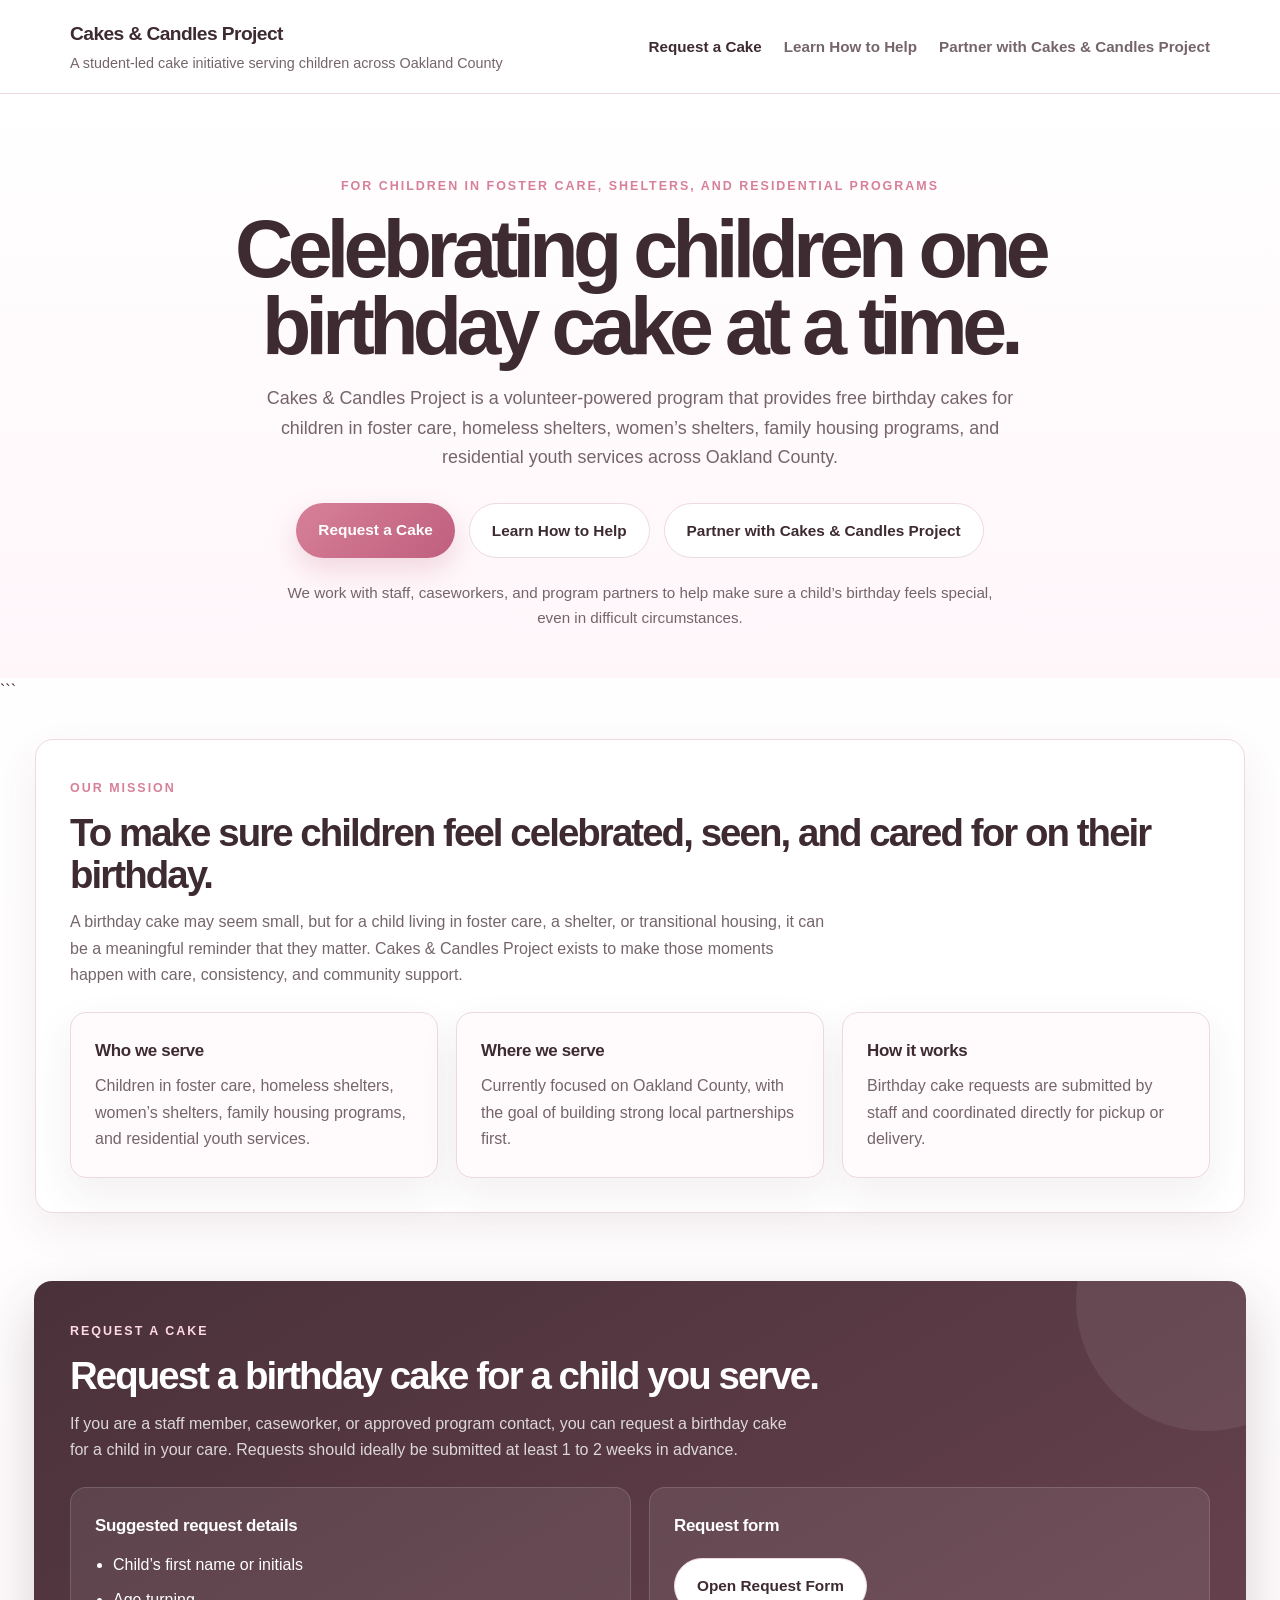
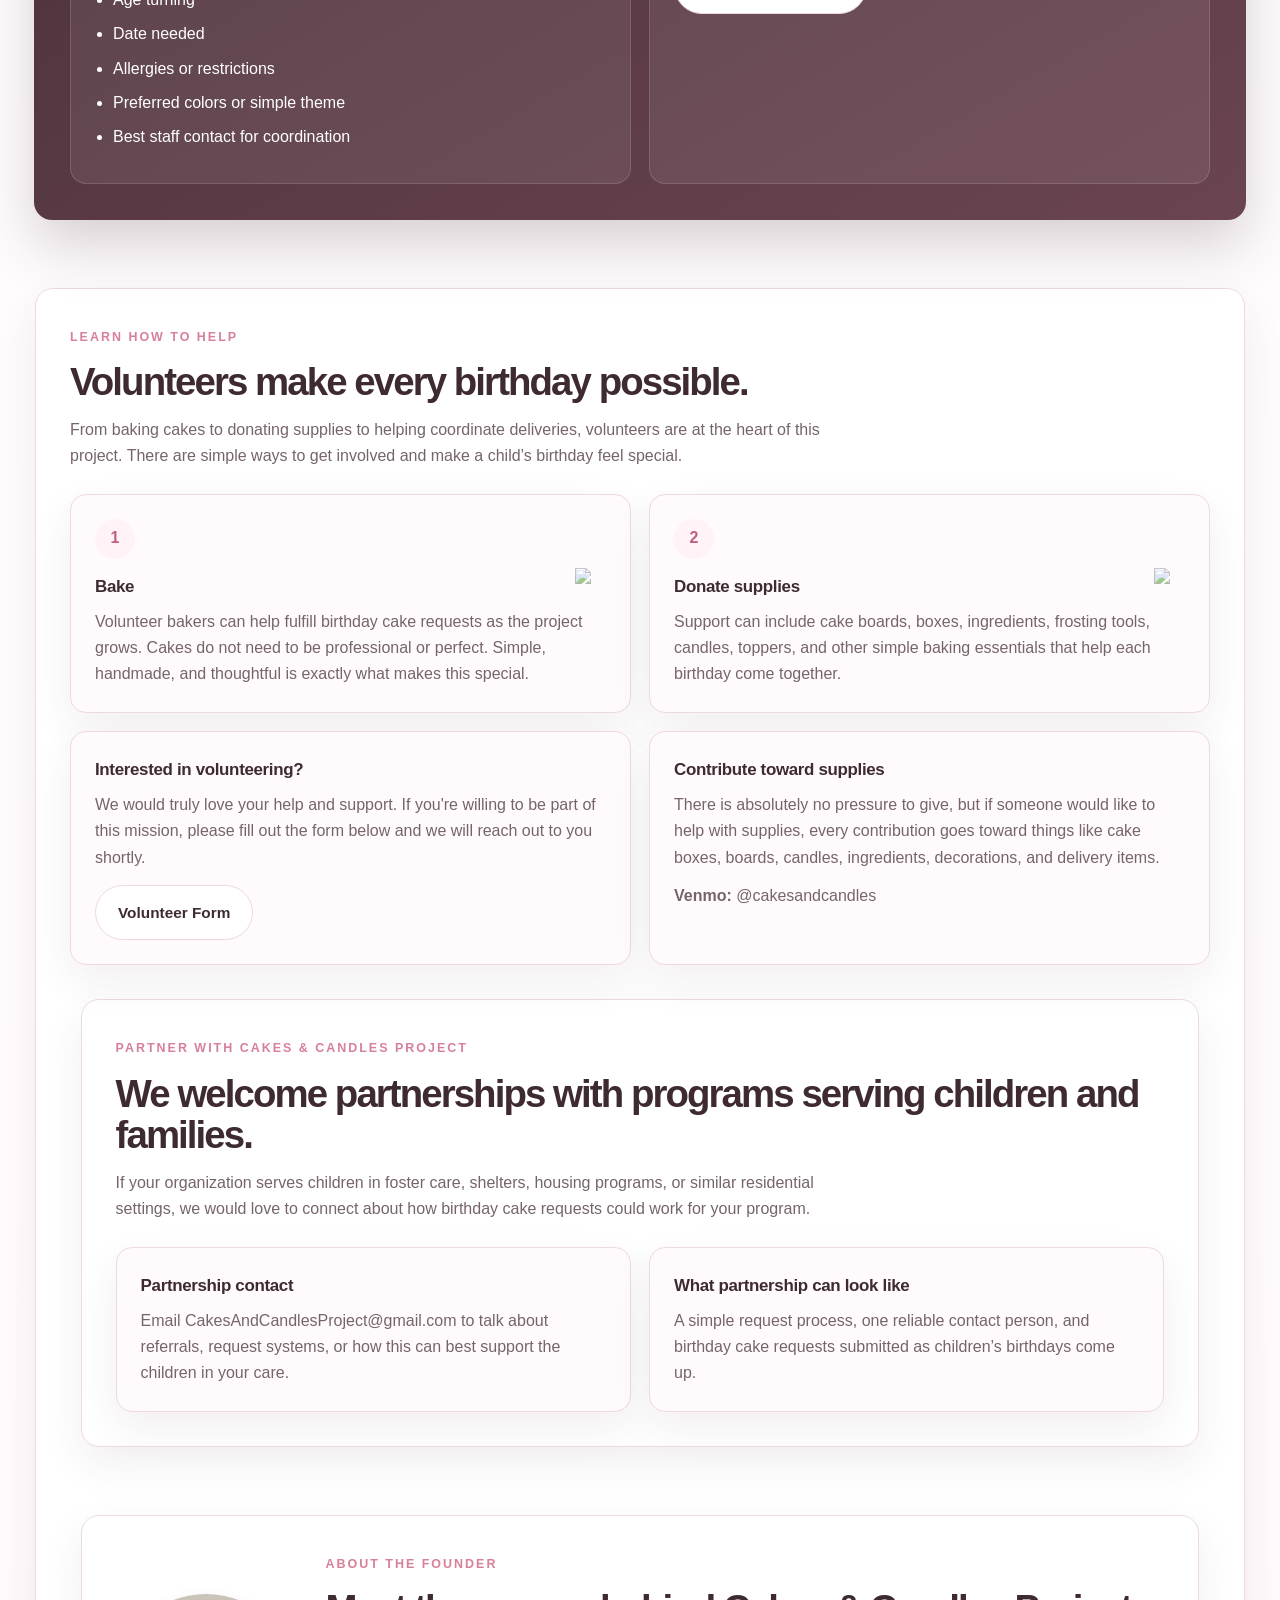
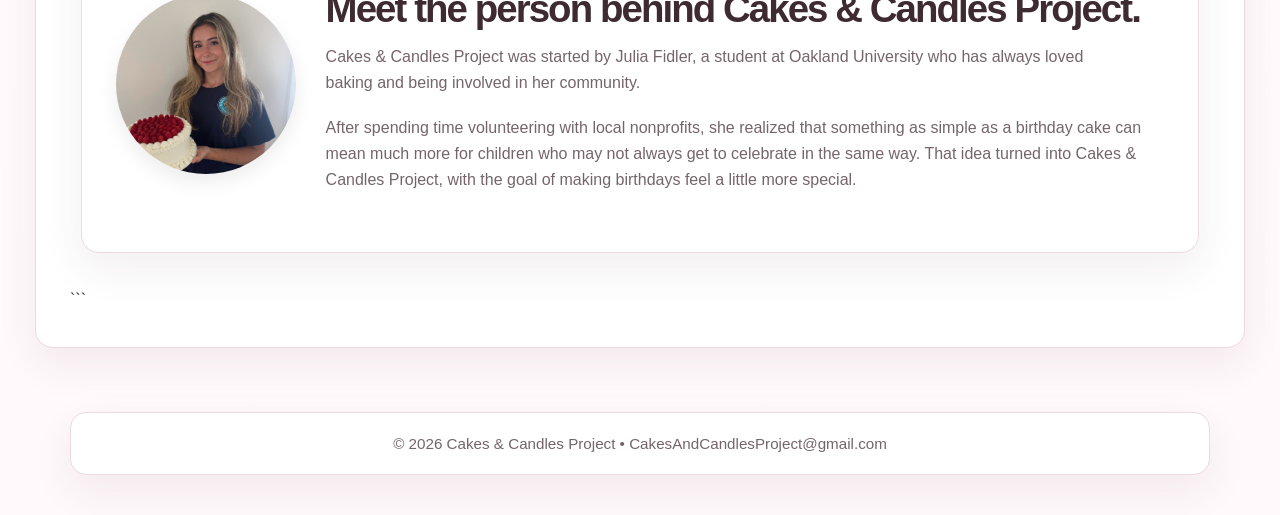
==== index.html @ f70fc8bd "Update index.html" ====
<!DOCTYPE html>

<html lang="en">
<head>
  <meta charset="UTF-8" />
  <meta name="viewport" content="width=device-width, initial-scale=1.0" />
  <title>Cakes & Candles Project</title>
  <style>
    :root {
      --bg: #fff9fb;
      --white: #ffffff;
      --text: #3e2b31;
      --muted: #75656b;
      --line: #edd9e0;
      --soft: #fff3f7;
      --accent: #d78099;
      --accent-dark: #bf5f7e;
      --shadow: 0 16px 40px rgba(88, 51, 61, 0.08);
    }

```
* { box-sizing: border-box; }
html { scroll-behavior: smooth; }

body {
  margin: 0;
  font-family: Inter, Arial, Helvetica, sans-serif;
  color: var(--text);
  background: linear-gradient(180deg, #fff 0%, #fff9fb 100%);
  line-height: 1.65;
}

a { color: inherit; text-decoration: none; }

.container {
  width: min(1140px, 92%);
  margin: 0 auto;
}

header {
  position: sticky;
  top: 0;
  z-index: 20;
  background: rgba(255,255,255,0.95);
  backdrop-filter: blur(10px);
  border-bottom: 1px solid rgba(237,217,224,0.9);
}

.topbar {
  display: flex;
  align-items: center;
  justify-content: space-between;
  gap: 22px;
  padding: 18px 0;
}

.brand {
  font-size: 1.2rem;
  font-weight: 800;
  letter-spacing: -0.03em;
}

.brand-sub {
  margin-top: 2px;
  color: var(--muted);
  font-size: 0.9rem;
}

.nav {
  display: flex;
  flex-wrap: wrap;
  gap: 22px;
  align-items: center;
  font-size: 0.95rem;
}

.nav a {
  color: var(--muted);
  font-weight: 600;
}

.nav a:hover, .nav a.active { color: var(--text); }

.hero {
  padding: 78px 0 48px;
  background: linear-gradient(180deg, #fff 0%, #fff6fa 100%);
}

.hero-inner {
  max-width: 860px;
  margin: 0 auto;
  text-align: center;
}

.eyebrow {
  display: inline-block;
  margin-bottom: 14px;
  color: var(--accent);
  font-size: 0.78rem;
  font-weight: 800;
  text-transform: uppercase;
  letter-spacing: 0.16em;
}

h1 {
  margin: 0 0 20px;
  font-size: clamp(3rem, 6.3vw, 5.7rem);
  line-height: 0.95;
  letter-spacing: -0.07em;
}

h2 {
  margin: 0 0 14px;
  font-size: clamp(1.9rem, 3vw, 2.8rem);
  line-height: 1.08;
  letter-spacing: -0.05em;
}

h3 {
  margin: 0 0 8px;
  font-size: 1.06rem;
  font-weight: 800;
  letter-spacing: -0.02em;
}

p { margin: 0; }

.lead {
  max-width: 760px;
  margin: 0 auto;
  color: var(--muted);
  font-size: 1.12rem;
}

.hero-buttons {
  margin-top: 30px;
  display: flex;
  justify-content: center;
  gap: 14px;
  flex-wrap: wrap;
}

.btn {
  display: inline-block;
  padding: 14px 22px;
  border-radius: 999px;
  font-weight: 800;
  font-size: 0.96rem;
  transition: transform 0.18s ease, opacity 0.18s ease;
}

.btn:hover { transform: translateY(-1px); opacity: 0.97; }

.btn-primary {
  background: linear-gradient(135deg, var(--accent), var(--accent-dark));
  color: white;
  box-shadow: 0 12px 28px rgba(191, 95, 126, 0.22);
}

.btn-secondary {
  background: var(--white);
  border: 1px solid var(--line);
  color: var(--text);
}

.hero-note {
  margin: 22px auto 0;
  max-width: 720px;
  color: var(--muted);
  font-size: 0.95rem;
}

.section {
  padding: 34px 0;
}

.section-card, .info-card, .footer-card {
  background: var(--white);
  border: 1px solid var(--line);
  box-shadow: var(--shadow);
}

.section-card {
  border-radius: 18px;
  padding: 34px;
}

.info-card {
  border-radius: 16px;
  padding: 24px;
  background: #fffbfd;
}

.grid-2, .grid-3 {
  display: grid;
  gap: 18px;
}

.grid-2 { grid-template-columns: repeat(2, minmax(0, 1fr)); }
.grid-3 { grid-template-columns: repeat(3, minmax(0, 1fr)); }

.muted { color: var(--muted); }

.statement {
  max-width: 760px;
  margin-bottom: 24px;
}

.step-num {
  width: 40px;
  height: 40px;
  display: grid;
  place-items: center;
  border-radius: 50%;
  background: var(--soft);
  color: var(--accent-dark);
  font-weight: 800;
  margin-bottom: 14px;
}

.dark-section {
  background: linear-gradient(150deg, #4a3139 0%, #6a4451 100%);
  color: white;
  border-radius: 18px;
  padding: 36px;
  box-shadow: 0 24px 55px rgba(74, 49, 57, 0.22);
  position: relative;
  overflow: hidden;
}

.dark-section::before {
  content: "";
  position: absolute;
  width: 260px;
  height: 260px;
  border-radius: 50%;
  background: rgba(255,255,255,0.07);
  top: -110px;
  right: -90px;
}

.dark-section > * { position: relative; z-index: 1; }
.dark-section .muted { color: rgba(255,255,255,0.8); }

.dark-panel {
  background: rgba(255,255,255,0.08);
  border: 1px solid rgba(255,255,255,0.14);
  border-radius: 16px;
  padding: 24px;
}

ul {
  margin: 12px 0 0;
  padding-left: 18px;
}

li { margin-bottom: 8px; }

.volunteer-board-embed {
  margin-top: 22px;
  border: 1px solid var(--line);
  border-radius: 18px;
  overflow: hidden;
  background: var(--white);
  box-shadow: var(--shadow);
}

.volunteer-board-embed iframe {
  width: 100%;
  height: 1400px;
  border: 0;
  display: block;
}

.footer {
  padding: 30px 0 40px;
}

.footer-card {
  border-radius: 16px;
  text-align: center;
  padding: 18px 20px;
  color: var(--muted);
  font-size: 0.95rem;
}

@media (max-width: 950px) {
  .grid-2, .grid-3 { grid-template-columns: 1fr; }
  .topbar { flex-direction: column; align-items: flex-start; }
  .hero { padding-top: 54px; }
  .section-card, .dark-section { padding: 24px; }
  .volunteer-board-embed iframe { height: 1600px; }
}
```

  </style>
</head>
<body>
  <header>
    <div class="container topbar">
      <div>
        <div class="brand">Cakes &amp; Candles Project</div>
        <div class="brand-sub">A student-led cake initiative serving children across Oakland County</div>
      </div>
      <nav class="nav">
        <a class="active" href="#request">Request a Cake</a>
        <a href="#help">Learn How to Help</a>
        <a href="#partner">Partner with Cakes &amp; Candles Project</a>
      </nav>
    </div>
  </header>

  <main>
    <section class="hero">
      <div class="container hero-inner">
        <div class="eyebrow">For children in foster care, shelters, and residential programs</div>
        <h1>Celebrating children one birthday cake at a time.</h1>
        <p class="lead">
          Cakes &amp; Candles Project is a volunteer-powered program that provides free birthday cakes for children in foster care, homeless shelters, women’s shelters, family housing programs, and residential youth services across Oakland County.
        </p>
        <div class="hero-buttons">
          <a class="btn btn-primary" href="#request">Request a Cake</a>
          <a class="btn btn-secondary" href="#help">Learn How to Help</a>
          <a class="btn btn-secondary" href="#partner">Partner with Cakes &amp; Candles Project</a>
        </div>
        <div class="hero-note">We work with staff, caseworkers, and program partners to help make sure a child’s birthday feels special, even in difficult circumstances.</div>
      </div>
    </section>

```
<section class="section">
  <div class="container section-card">
    <div class="eyebrow">Our mission</div>
    <h2>To make sure children feel celebrated, seen, and cared for on their birthday.</h2>
    <p class="muted statement">
      A birthday cake may seem small, but for a child living in foster care, a shelter, or transitional housing, it can be a meaningful reminder that they matter. Cakes &amp; Candles Project exists to make those moments happen with care, consistency, and community support.
    </p>
    <div class="grid-3">
      <div class="info-card">
        <h3>Who we serve</h3>
        <p class="muted">Children in foster care, homeless shelters, women’s shelters, family housing programs, and residential youth services.</p>
      </div>
      <div class="info-card">
        <h3>Where we serve</h3>
        <p class="muted">Currently focused on Oakland County, with the goal of building strong local partnerships first.</p>
      </div>
      <div class="info-card">
        <h3>How it works</h3>
        <p class="muted">Birthday cake requests are submitted by staff and coordinated directly for pickup or delivery.</p>
      </div>
    </div>
  </div>
</section>

<section class="section" id="request">
  <div class="container dark-section">
    <div class="eyebrow" style="color:#ffd9e4;">Request a cake</div>
    <h2>Request a birthday cake for a child you serve.</h2>
    <p class="muted" style="max-width:720px;">
      If you are a staff member, caseworker, or approved program contact, you can request a birthday cake for a child in your care. Requests should ideally be submitted at least 1 to 2 weeks in advance.
    </p>
    <div class="grid-2" style="margin-top:24px;">
      <div class="dark-panel">
        <h3>Suggested request details</h3>
        <ul>
          <li>Child’s first name or initials</li>
          <li>Age turning</li>
          <li>Date needed</li>
          <li>Allergies or restrictions</li>
          <li>Preferred colors or simple theme</li>
          <li>Best staff contact for coordination</li>
        </ul>
      </div>
      <div class="dark-panel">
        <h3>Request form</h3>
        <p class="muted"></p>
        <p style="margin-top:18px;"><a class="btn btn-secondary" href="https://forms.gle/fDsDwsNHysbts3EV7" target="_blank" rel="noopener noreferrer">Open Request Form</a></p>
      </div>
    </div>
  </div>
</section>

<section class="section" id="help">
  <div class="container section-card">
    <div class="eyebrow">Learn how to help</div>
    <h2>Volunteers make every birthday possible.</h2>
    <p class="muted statement">
      From baking cakes to donating supplies to helping coordinate deliveries, volunteers are at the heart of this project. There are simple ways to get involved and make a child’s birthday feel special.
    </p>

    <div class="grid-2">
      <div class="info-card">
        <div class="step-num">1</div>
        <div style="position:relative;">
          <h3>Bake</h3>
          <p class="muted">Volunteer bakers can help fulfill birthday cake requests as the project grows. Cakes do not need to be professional or perfect. Simple, handmade, and thoughtful is exactly what makes this special.</p>
          <img src="images/cake.png" style="position:absolute; top:-5px; right:-5px; width:36px; opacity:0.6;" />
        </div>
      </div>

      <div class="info-card">
        <div class="step-num">2</div>
        <div style="position:relative;">
          <h3>Donate supplies</h3>
          <p class="muted">Support can include cake boards, boxes, ingredients, frosting tools, candles, toppers, and other simple baking essentials that help each birthday come together.</p>
          <img src="images/baking.png" style="position:absolute; top:-5px; right:-5px; width:36px; opacity:0.6;" />
        </div>
      </div>
    </div>

    <div class="grid-2" style="margin-top:18px;">
  <div class="info-card">
    <h3>Interested in volunteering?</h3>
    <p class="muted">We would truly love your help and support. If you're willing to be part of this mission, please fill out the form below and we will reach out to you shortly.</p>
    <p style="margin-top:14px;">
      <a class="btn btn-secondary" href="https://forms.gle/FADxEFH6hs3nJbUi6" target="_blank" rel="noopener noreferrer">Volunteer Form</a>
    </p>
  </div>

  <div class="info-card">
    <h3>Contribute toward supplies</h3>
    <p class="muted">There is absolutely no pressure to give, but if someone would like to help with supplies, every contribution goes toward things like cake boxes, boards, candles, ingredients, decorations, and delivery items.</p>
    <p class="muted" style="margin-top:12px;"><strong>Venmo:</strong> @cakesandcandles</p>
  </div>
</div>



<section class="section" id="partner">
  <div class="container section-card">
    <div class="eyebrow">Partner with Cakes &amp; Candles Project</div>
    <h2>We welcome partnerships with programs serving children and families.</h2>
    <p class="muted statement">
      If your organization serves children in foster care, shelters, housing programs, or similar residential settings, we would love to connect about how birthday cake requests could work for your program.
    </p>
    <div class="grid-2">
      <div class="info-card">
        <h3>Partnership contact</h3>
        <p class="muted">Email CakesAndCandlesProject@gmail.com to talk about referrals, request systems, or how this can best support the children in your care.</p>
      </div>
      <div class="info-card">
        <h3>What partnership can look like</h3>
        <p class="muted">A simple request process, one reliable contact person, and birthday cake requests submitted as children’s birthdays come up.</p>
      </div>
    </div>
  </div>
</section>

<section class="section" id="founder">
  <div class="container section-card" style="display:flex; align-items:center; gap:30px; flex-wrap:wrap;">
    <img src="images/Julia.jpg" style="width:180px; height:180px; object-fit:cover; border-radius:50%; box-shadow:0 8px 20px rgba(0,0,0,0.08);" />
    <div style="flex:1; min-width:250px;">
      <div class="eyebrow">About the Founder</div>
      <h2>Meet the person behind Cakes &amp; Candles Project.</h2>
      <p class="muted statement">
        Cakes &amp; Candles Project was started by Julia Fidler, a student at Oakland University who has always loved baking and being involved in her community.
      </p>
      <p class="muted statement" style="margin-top:-6px; max-width:820px;">
        After spending time volunteering with local nonprofits, she realized that something as simple as a birthday cake can mean much more for children who may not always get to celebrate in the same way. That idea turned into Cakes &amp; Candles Project, with the goal of making birthdays feel a little more special.
      </p>
    </div>
  </div>
</section>
```

  </main>

  <footer class="footer">
    <div class="container">
      <div class="footer-card">© 2026 Cakes &amp; Candles Project • CakesAndCandlesProject@gmail.com</div>
    </div>
  </footer>
</body>
</html>
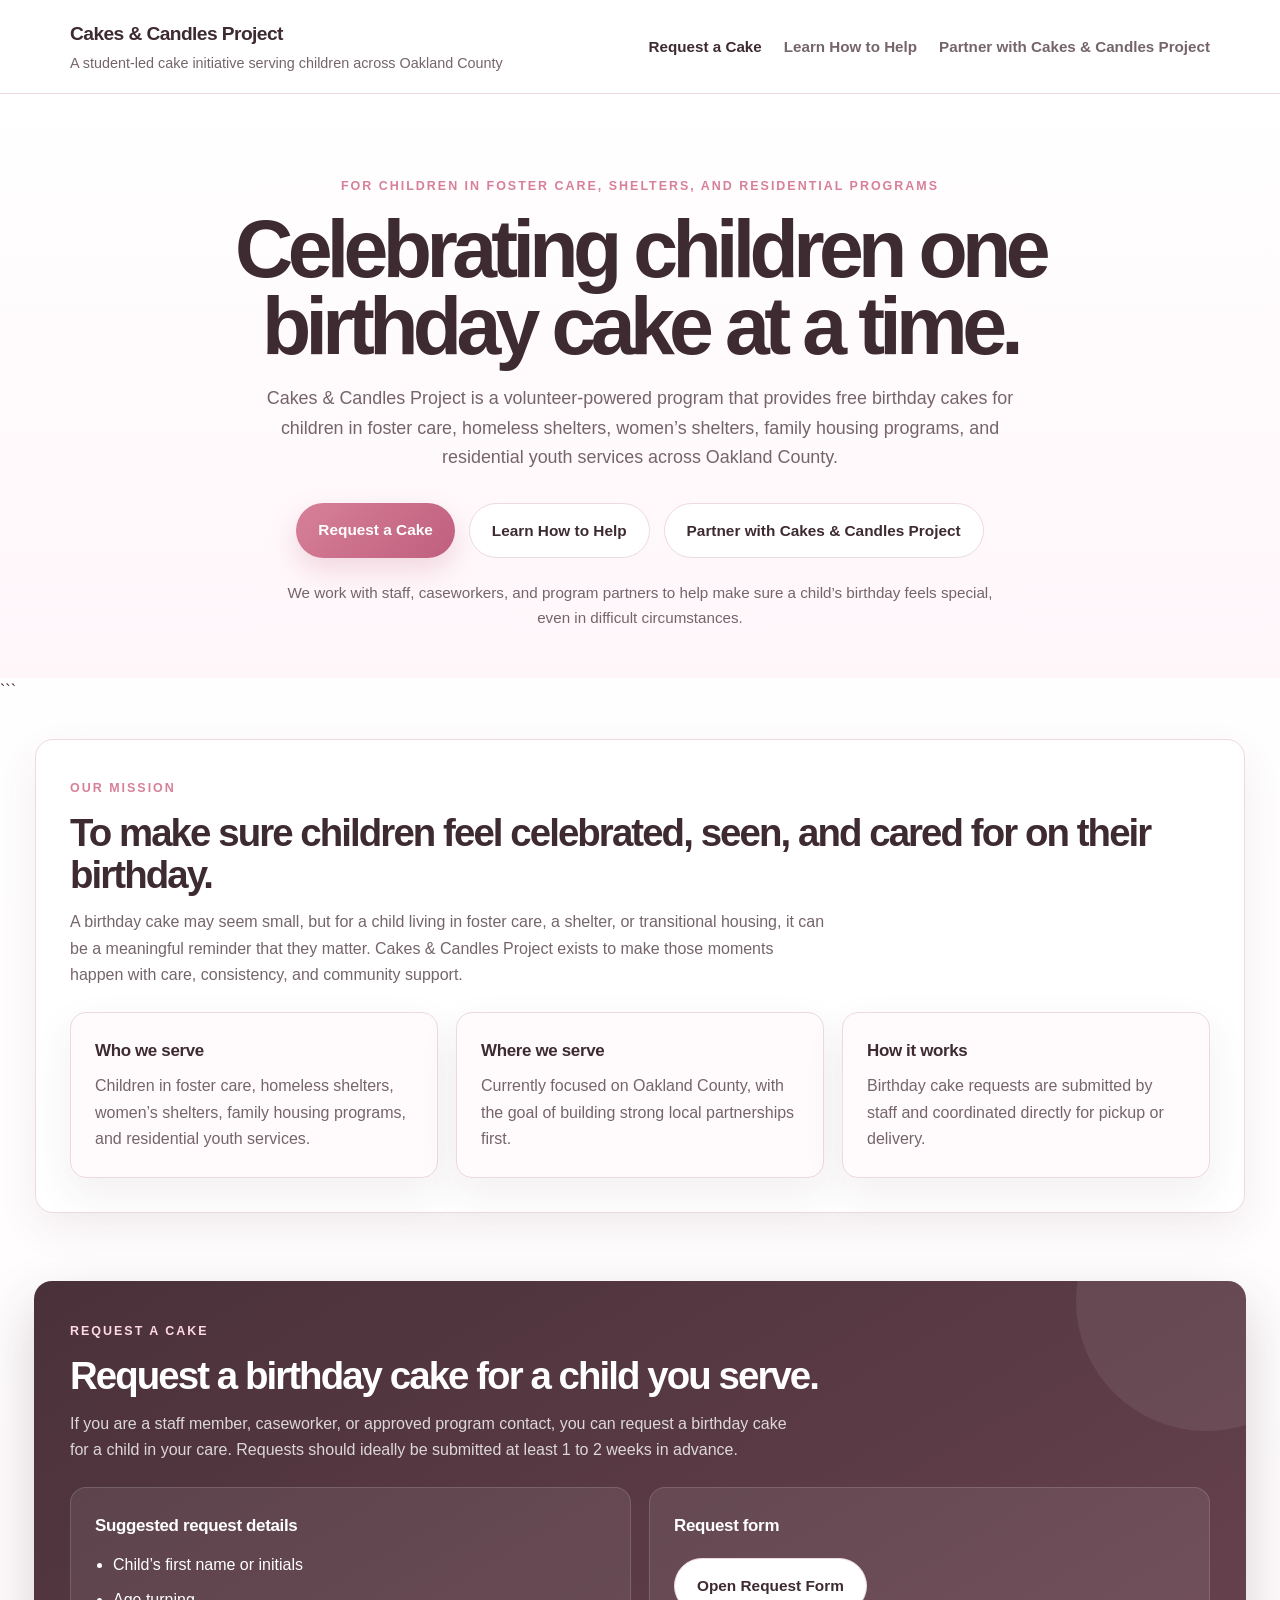
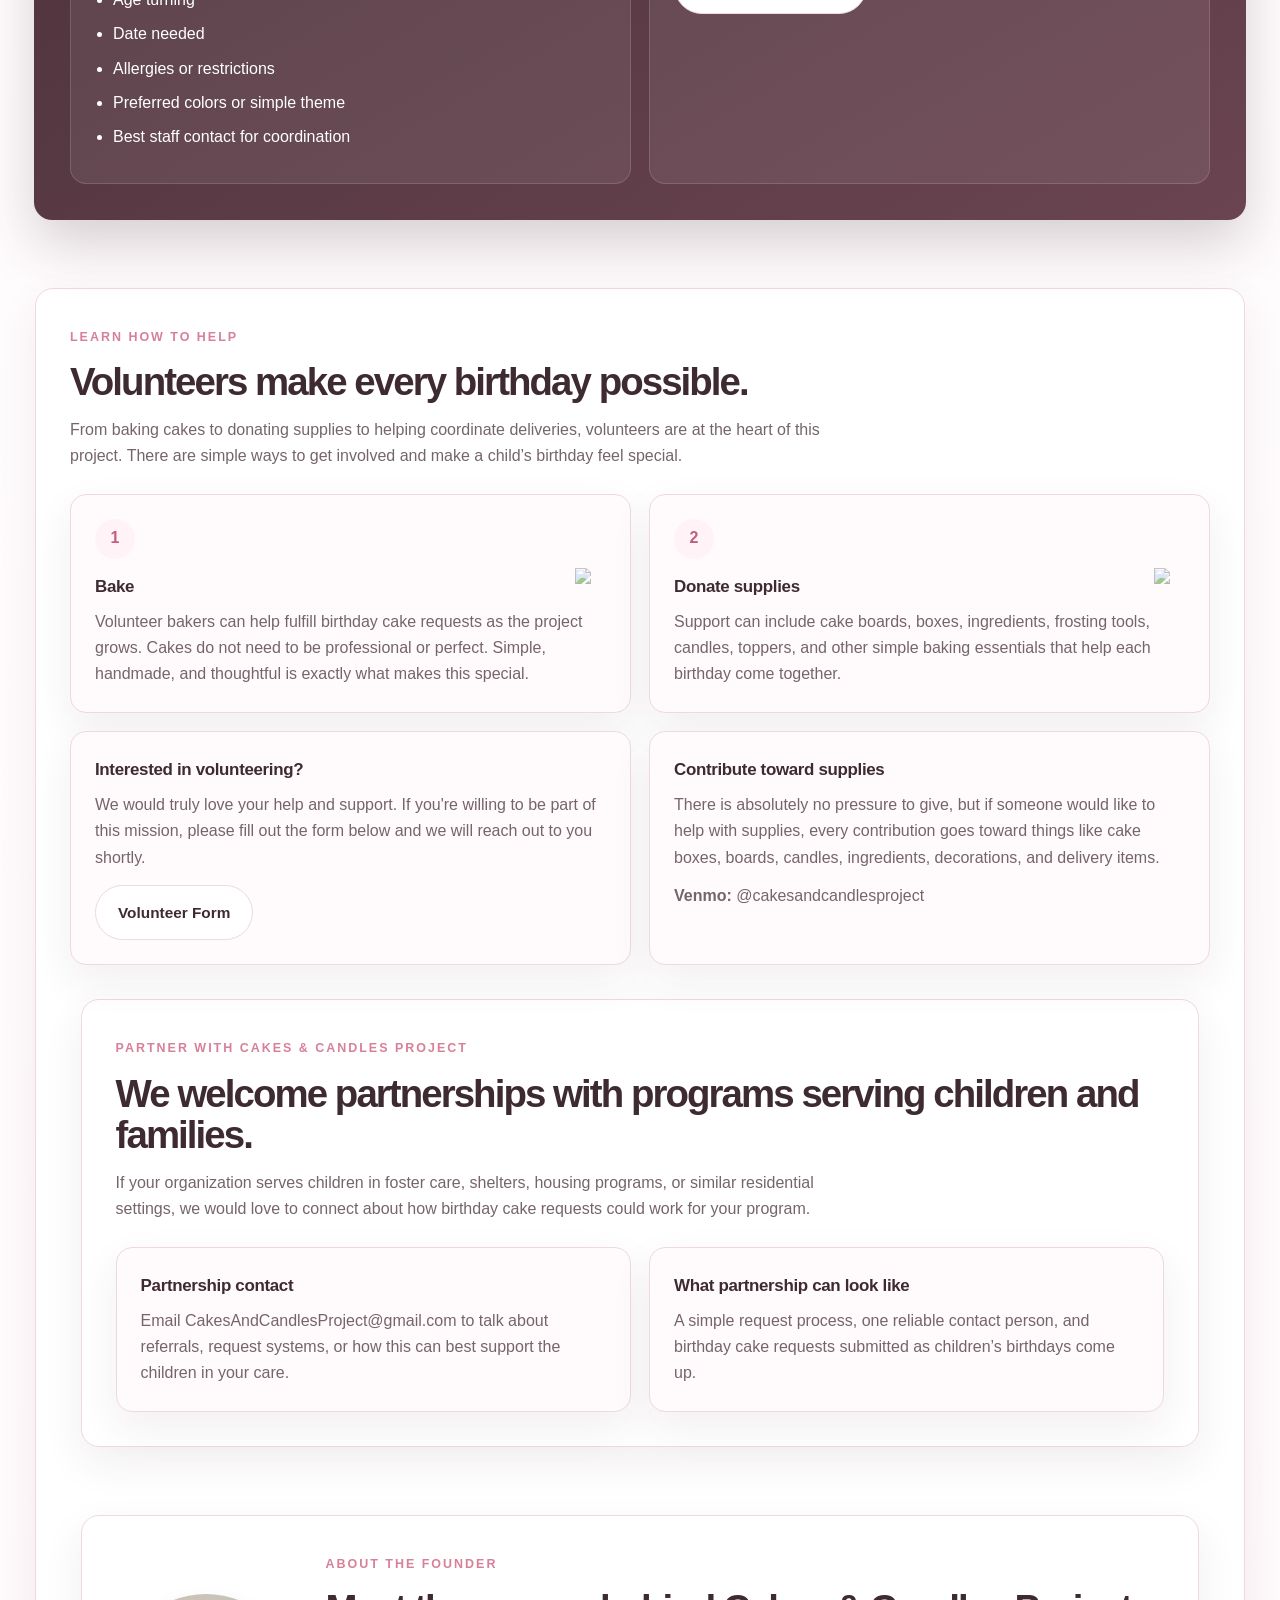
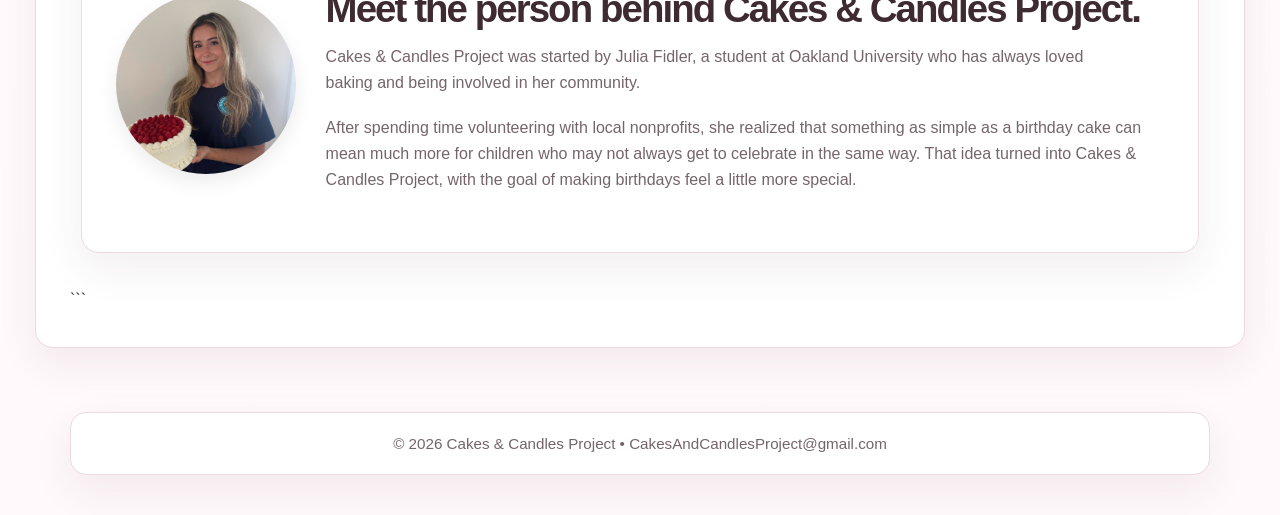
==== commit f79fb913: "Update index.html" ====
--- a/index.html
+++ b/index.html
@@ -420,7 +420,7 @@
   <div class="info-card">
     <h3>Contribute toward supplies</h3>
     <p class="muted">There is absolutely no pressure to give, but if someone would like to help with supplies, every contribution goes toward things like cake boxes, boards, candles, ingredients, decorations, and delivery items.</p>
-    <p class="muted" style="margin-top:12px;"><strong>Venmo:</strong> @cakesandcandles</p>
+    <p class="muted" style="margin-top:12px;"><strong>Venmo:</strong> @cakesandcandlesproject</p>
   </div>
 </div>
 
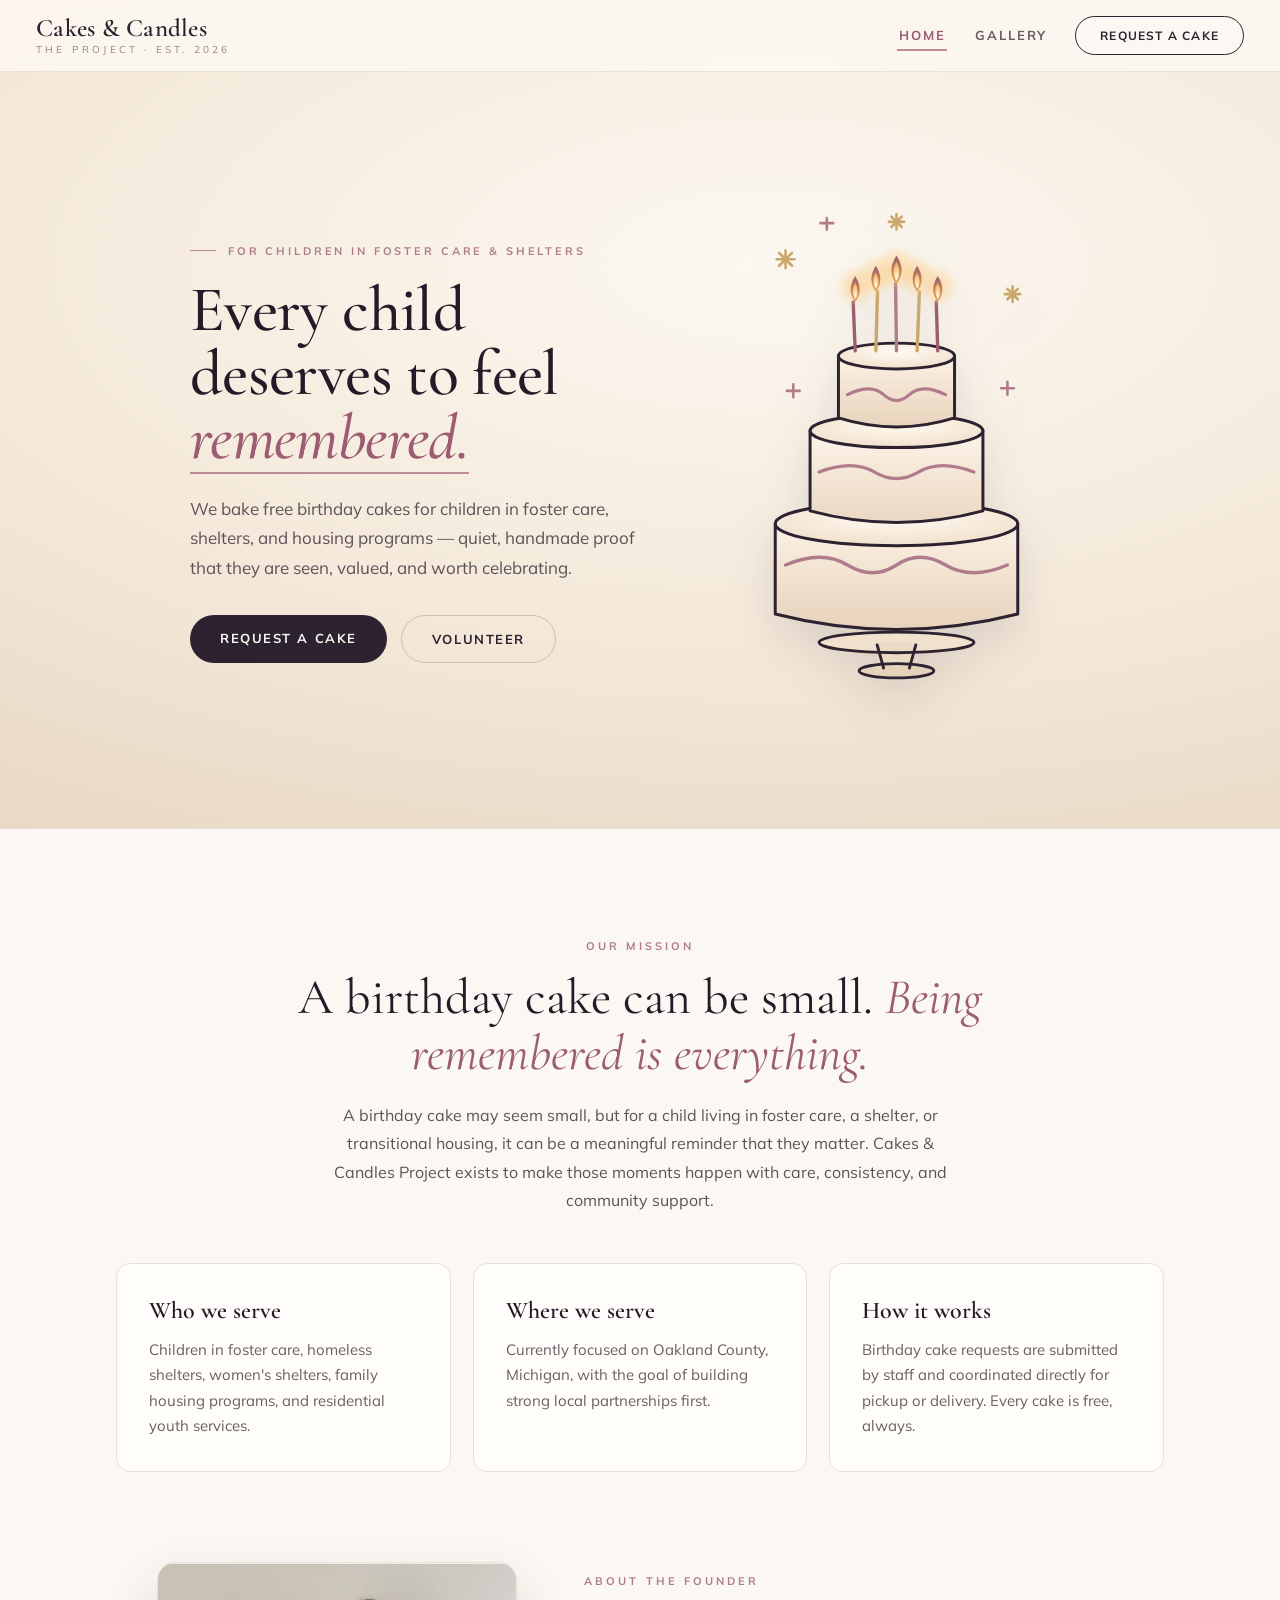
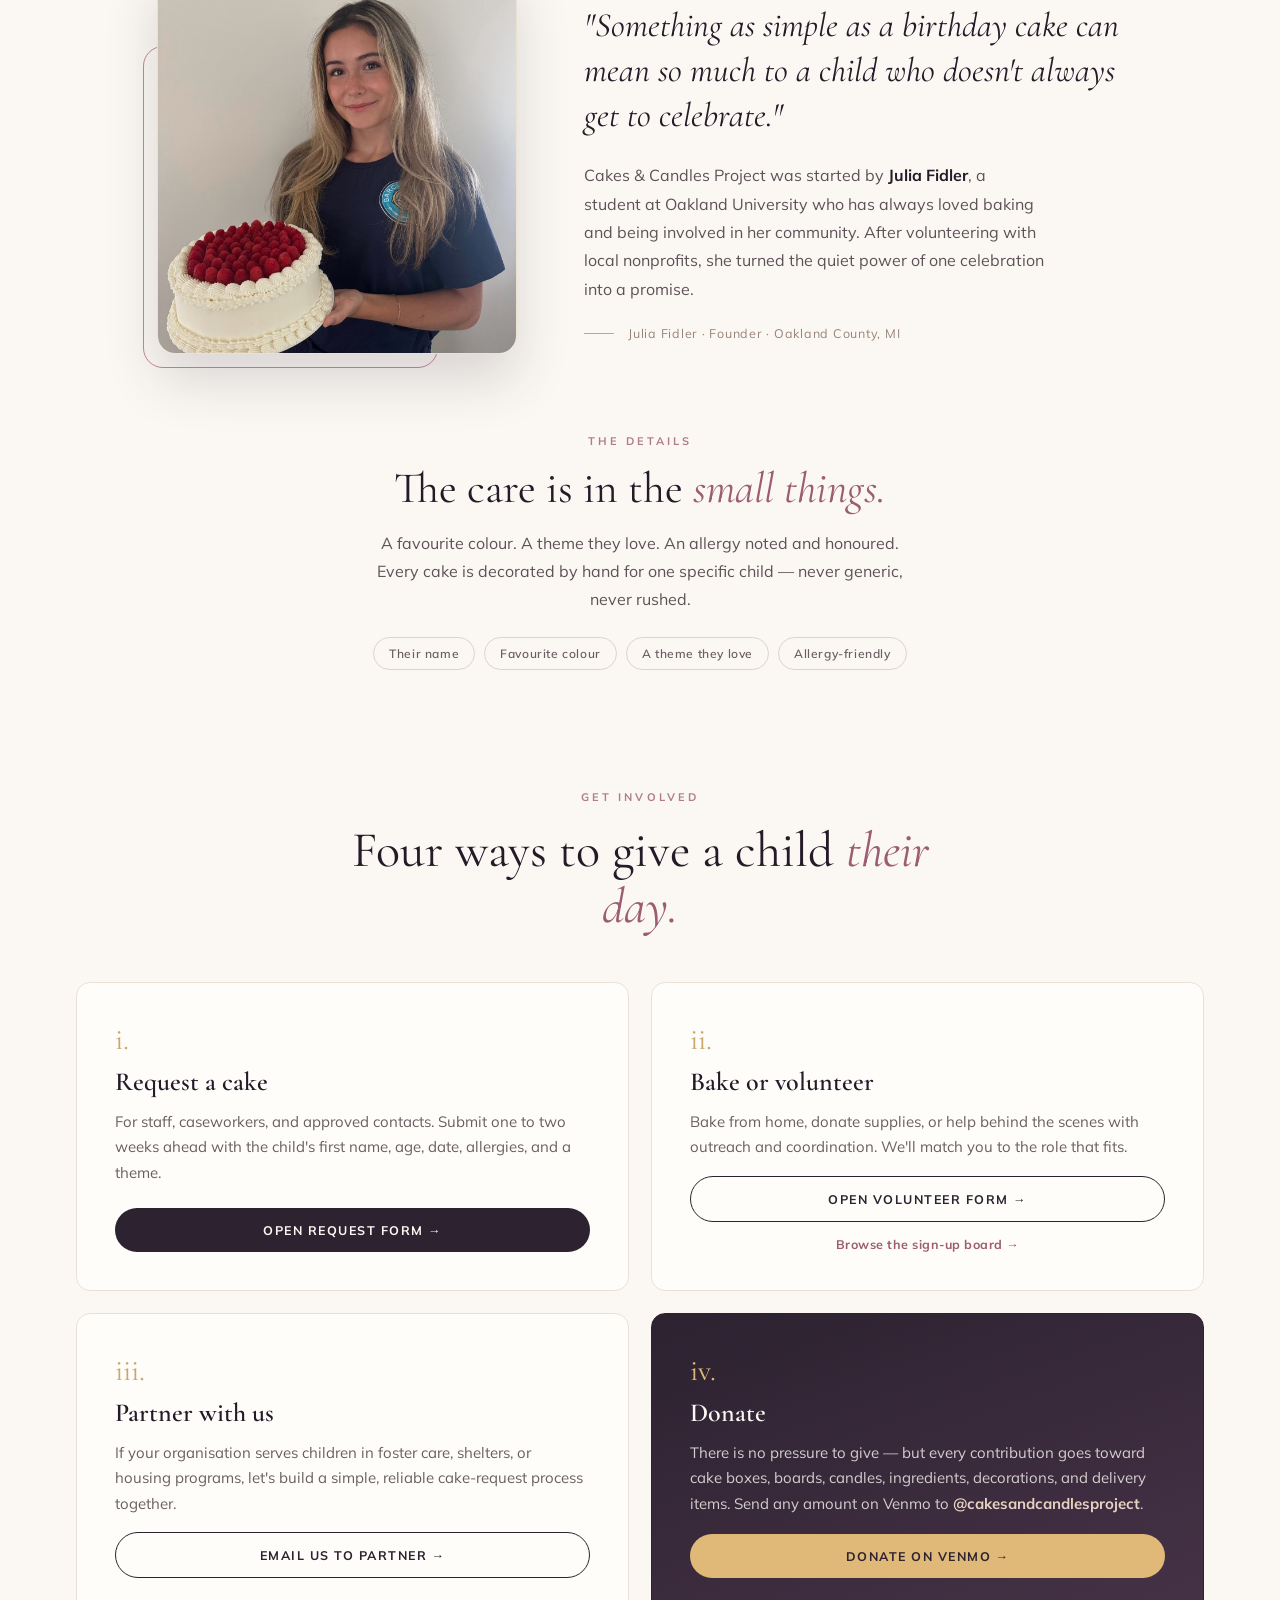
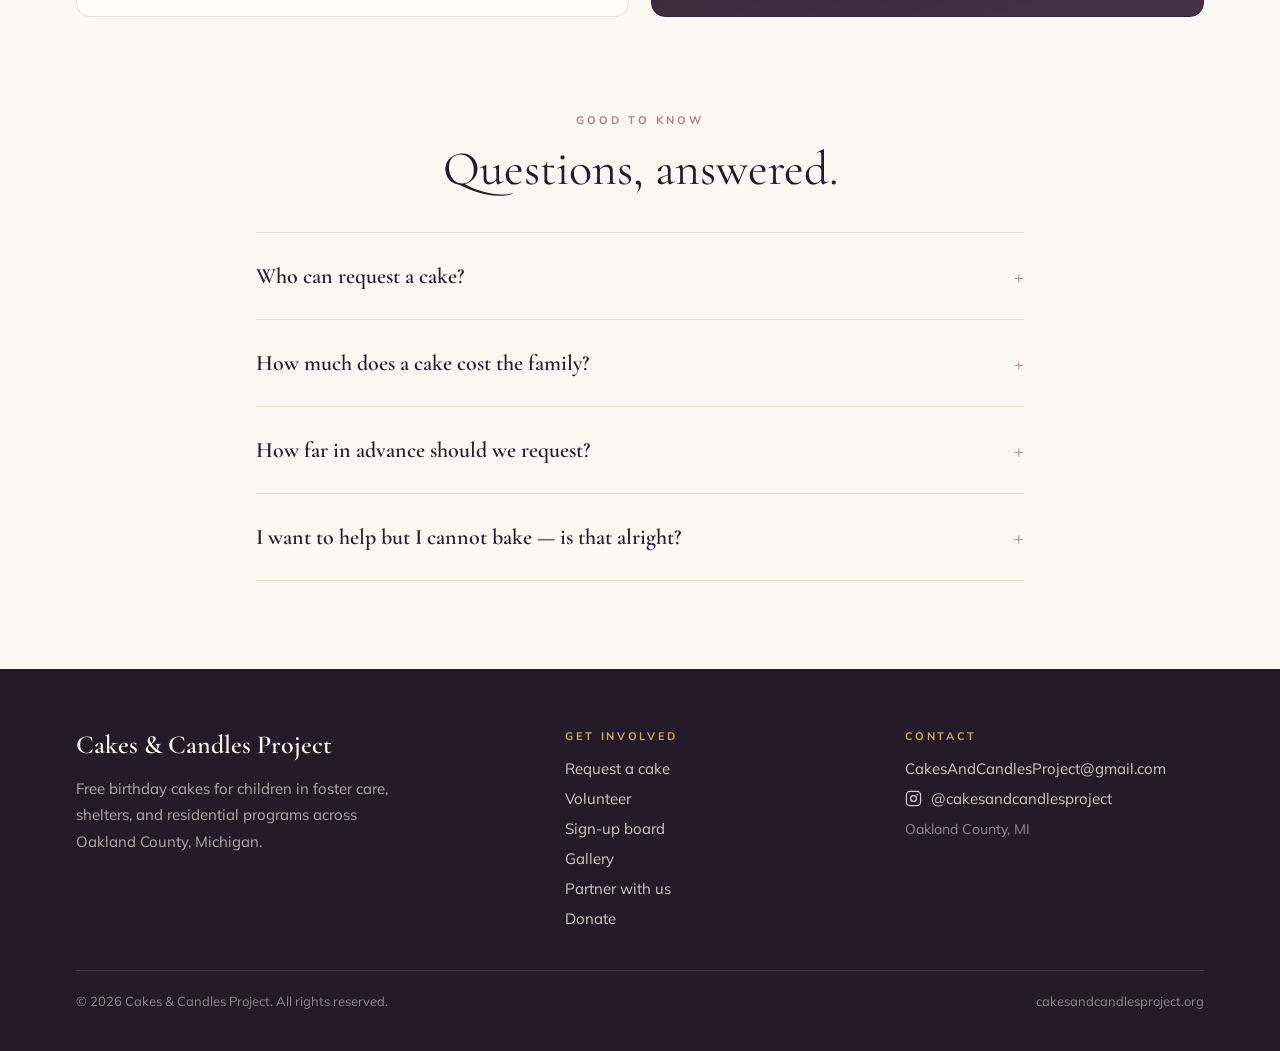
==== commit 1aac57d8: "Replace scroll animation with static hero; add gallery page; sync content with main - Remove scroll-" ====
--- a/index.html
+++ b/index.html
@@ -1,474 +1,413 @@
 <!DOCTYPE html>
-
 <html lang="en">
 <head>
-  <meta charset="UTF-8" />
-  <meta name="viewport" content="width=device-width, initial-scale=1.0" />
-  <title>Cakes & Candles Project</title>
-  <style>
-    :root {
-      --bg: #fff9fb;
-      --white: #ffffff;
-      --text: #3e2b31;
-      --muted: #75656b;
-      --line: #edd9e0;
-      --soft: #fff3f7;
-      --accent: #d78099;
-      --accent-dark: #bf5f7e;
-      --shadow: 0 16px 40px rgba(88, 51, 61, 0.08);
-    }
-
-```
-* { box-sizing: border-box; }
-html { scroll-behavior: smooth; }
-
-body {
-  margin: 0;
-  font-family: Inter, Arial, Helvetica, sans-serif;
-  color: var(--text);
-  background: linear-gradient(180deg, #fff 0%, #fff9fb 100%);
-  line-height: 1.65;
-}
-
-a { color: inherit; text-decoration: none; }
-
-.container {
-  width: min(1140px, 92%);
-  margin: 0 auto;
-}
-
-header {
-  position: sticky;
-  top: 0;
-  z-index: 20;
-  background: rgba(255,255,255,0.95);
-  backdrop-filter: blur(10px);
-  border-bottom: 1px solid rgba(237,217,224,0.9);
-}
-
-.topbar {
-  display: flex;
-  align-items: center;
-  justify-content: space-between;
-  gap: 22px;
-  padding: 18px 0;
-}
-
-.brand {
-  font-size: 1.2rem;
-  font-weight: 800;
-  letter-spacing: -0.03em;
-}
-
-.brand-sub {
-  margin-top: 2px;
-  color: var(--muted);
-  font-size: 0.9rem;
-}
-
-.nav {
-  display: flex;
-  flex-wrap: wrap;
-  gap: 22px;
-  align-items: center;
-  font-size: 0.95rem;
-}
-
-.nav a {
-  color: var(--muted);
-  font-weight: 600;
-}
-
-.nav a:hover, .nav a.active { color: var(--text); }
-
-.hero {
-  padding: 78px 0 48px;
-  background: linear-gradient(180deg, #fff 0%, #fff6fa 100%);
-}
-
-.hero-inner {
-  max-width: 860px;
-  margin: 0 auto;
-  text-align: center;
-}
-
-.eyebrow {
-  display: inline-block;
-  margin-bottom: 14px;
-  color: var(--accent);
-  font-size: 0.78rem;
-  font-weight: 800;
-  text-transform: uppercase;
-  letter-spacing: 0.16em;
-}
-
-h1 {
-  margin: 0 0 20px;
-  font-size: clamp(3rem, 6.3vw, 5.7rem);
-  line-height: 0.95;
-  letter-spacing: -0.07em;
-}
-
-h2 {
-  margin: 0 0 14px;
-  font-size: clamp(1.9rem, 3vw, 2.8rem);
-  line-height: 1.08;
-  letter-spacing: -0.05em;
-}
-
-h3 {
-  margin: 0 0 8px;
-  font-size: 1.06rem;
-  font-weight: 800;
-  letter-spacing: -0.02em;
-}
-
-p { margin: 0; }
-
-.lead {
-  max-width: 760px;
-  margin: 0 auto;
-  color: var(--muted);
-  font-size: 1.12rem;
-}
-
-.hero-buttons {
-  margin-top: 30px;
-  display: flex;
-  justify-content: center;
-  gap: 14px;
-  flex-wrap: wrap;
-}
-
-.btn {
-  display: inline-block;
-  padding: 14px 22px;
-  border-radius: 999px;
-  font-weight: 800;
-  font-size: 0.96rem;
-  transition: transform 0.18s ease, opacity 0.18s ease;
-}
-
-.btn:hover { transform: translateY(-1px); opacity: 0.97; }
-
-.btn-primary {
-  background: linear-gradient(135deg, var(--accent), var(--accent-dark));
-  color: white;
-  box-shadow: 0 12px 28px rgba(191, 95, 126, 0.22);
-}
-
-.btn-secondary {
-  background: var(--white);
-  border: 1px solid var(--line);
-  color: var(--text);
-}
-
-.hero-note {
-  margin: 22px auto 0;
-  max-width: 720px;
-  color: var(--muted);
-  font-size: 0.95rem;
-}
-
-.section {
-  padding: 34px 0;
-}
-
-.section-card, .info-card, .footer-card {
-  background: var(--white);
-  border: 1px solid var(--line);
-  box-shadow: var(--shadow);
-}
-
-.section-card {
-  border-radius: 18px;
-  padding: 34px;
-}
-
-.info-card {
-  border-radius: 16px;
-  padding: 24px;
-  background: #fffbfd;
-}
-
-.grid-2, .grid-3 {
-  display: grid;
-  gap: 18px;
-}
-
-.grid-2 { grid-template-columns: repeat(2, minmax(0, 1fr)); }
-.grid-3 { grid-template-columns: repeat(3, minmax(0, 1fr)); }
-
-.muted { color: var(--muted); }
-
-.statement {
-  max-width: 760px;
-  margin-bottom: 24px;
-}
-
-.step-num {
-  width: 40px;
-  height: 40px;
-  display: grid;
-  place-items: center;
-  border-radius: 50%;
-  background: var(--soft);
-  color: var(--accent-dark);
-  font-weight: 800;
-  margin-bottom: 14px;
-}
-
-.dark-section {
-  background: linear-gradient(150deg, #4a3139 0%, #6a4451 100%);
-  color: white;
-  border-radius: 18px;
-  padding: 36px;
-  box-shadow: 0 24px 55px rgba(74, 49, 57, 0.22);
-  position: relative;
-  overflow: hidden;
-}
-
-.dark-section::before {
-  content: "";
-  position: absolute;
-  width: 260px;
-  height: 260px;
-  border-radius: 50%;
-  background: rgba(255,255,255,0.07);
-  top: -110px;
-  right: -90px;
-}
-
-.dark-section > * { position: relative; z-index: 1; }
-.dark-section .muted { color: rgba(255,255,255,0.8); }
-
-.dark-panel {
-  background: rgba(255,255,255,0.08);
-  border: 1px solid rgba(255,255,255,0.14);
-  border-radius: 16px;
-  padding: 24px;
-}
-
-ul {
-  margin: 12px 0 0;
-  padding-left: 18px;
-}
-
-li { margin-bottom: 8px; }
-
-.volunteer-board-embed {
-  margin-top: 22px;
-  border: 1px solid var(--line);
-  border-radius: 18px;
-  overflow: hidden;
-  background: var(--white);
-  box-shadow: var(--shadow);
-}
-
-.volunteer-board-embed iframe {
-  width: 100%;
-  height: 1400px;
-  border: 0;
-  display: block;
-}
-
-.footer {
-  padding: 30px 0 40px;
-}
-
-.footer-card {
-  border-radius: 16px;
-  text-align: center;
-  padding: 18px 20px;
-  color: var(--muted);
-  font-size: 0.95rem;
-}
-
-@media (max-width: 950px) {
-  .grid-2, .grid-3 { grid-template-columns: 1fr; }
-  .topbar { flex-direction: column; align-items: flex-start; }
-  .hero { padding-top: 54px; }
-  .section-card, .dark-section { padding: 24px; }
-  .volunteer-board-embed iframe { height: 1600px; }
-}
-```
-
-  </style>
+<meta charset="utf-8" />
+<meta name="viewport" content="width=device-width, initial-scale=1" />
+<title>Cakes &amp; Candles Project · Free birthday cakes for children in foster care &amp; shelters</title>
+<meta name="description" content="Cakes & Candles Project bakes free birthday cakes for children in foster care, homeless shelters, women's shelters, family housing programs, and residential youth services across Oakland County, Michigan." />
+<link rel="preconnect" href="https://fonts.googleapis.com" />
+<link rel="preconnect" href="https://fonts.gstatic.com" crossorigin />
+<link href="https://fonts.googleapis.com/css2?family=Cormorant+Garamond:ital,wght@0,400;0,500;0,600;0,700;1,400;1,500;1,600&family=Mulish:wght@300;400;500;600;700;800&display=swap" rel="stylesheet" />
+<style>
+  :root {
+    --cream0:#FCF8F1; --cream1:#F4E9DA; --cream2:#E7D6C2;
+    --ink:#2C2230; --ink2:#241A28;
+    --mauve:#9C5C72; --mauve2:#B07C8C; --rose:#C18A98;
+    --gold:#E0B978; --gold2:#C9A86A; --amber:#E7A24E; --warmglow:#FFCE80;
+    --body:#5E5158; --body2:#6B5E63; --muted:#9A8478;
+  }
+  * { box-sizing: border-box; }
+  html { scroll-behavior: smooth; }
+  body { margin: 0; font-family: Mulish, sans-serif; color: var(--ink); background: var(--cream0); }
+  ::selection { background: #E7D2C2; color: #2C2230; }
+
+  /* ---------- grain (fixed, behind content) ---------- */
+  .grain { position: fixed; inset: 0; z-index: 1; pointer-events: none; opacity: .05; mix-blend-mode: soft-light; }
+
+  /* ---------- nav ---------- */
+  header.nav { position: fixed; top: 0; left: 0; right: 0; z-index: 50; background: rgba(252,248,241,.88); backdrop-filter: blur(8px); border-bottom: 1px solid rgba(226,212,196,.6); }
+  header.nav nav { max-width: 1280px; margin: 0 auto; padding: 16px 36px; display: flex; align-items: center; justify-content: space-between; gap: 18px; }
+  .brand { text-decoration: none; color: inherit; display: flex; flex-direction: column; line-height: 1; }
+  .brand .name { font-family: 'Cormorant Garamond', serif; font-weight: 600; font-size: 25px; letter-spacing: .01em; }
+  .brand .sub { font-size: 10px; letter-spacing: .32em; text-transform: uppercase; color: var(--muted); margin-top: 4px; }
+  .navlinks { display: flex; align-items: center; gap: 26px; }
+  .navlinks a.tab { text-decoration: none; color: var(--body2); font-size: 13px; letter-spacing: .14em; text-transform: uppercase; font-weight: 700; padding: 6px 2px; border-bottom: 2px solid transparent; transition: color .3s ease, border-color .3s ease; }
+  .navlinks a.tab:hover { color: var(--ink); }
+  .navlinks a.tab.active { color: var(--mauve); border-bottom-color: var(--rose); }
+
+  /* ---------- hero ---------- */
+  #hero { position: relative; z-index: 2; min-height: 92vh; min-height: 92svh; display: grid; align-items: center;
+          background: radial-gradient(120% 85% at 60% 32%, var(--cream0) 0%, var(--cream1) 52%, var(--cream2) 100%); }
+  .herogrid { max-width: 1180px; margin: 0 auto; padding: 130px 36px 60px; display: grid; grid-template-columns: 1.1fr .9fr; gap: 40px; align-items: center; }
+  .eyebrow-row { display: inline-flex; align-items: center; gap: 12px; font-size: 11px; letter-spacing: .26em; text-transform: uppercase; color: var(--mauve2); font-weight: 700; }
+  .eyebrow-row span.rule { width: 26px; height: 1px; background: var(--rose); display: inline-block; }
+  #hero h1 { font-family: 'Cormorant Garamond', serif; font-weight: 500; font-size: clamp(44px, 5vw, 76px); line-height: 1.0; letter-spacing: -.01em; margin: 20px 0 0; color: var(--ink2); }
+  #hero h1 .rem { position: relative; font-style: italic; color: var(--mauve); }
+  #hero h1 .rem::after { content: ''; position: absolute; left: 0; bottom: 2px; width: 100%; height: 2px; background: var(--rose); }
+  #hero p.lede { max-width: 460px; margin: 24px 0 0; font-size: 17px; line-height: 1.75; color: var(--body); }
+  .herobtns { display: flex; flex-wrap: wrap; gap: 14px; margin-top: 32px; }
+  .herocake { display: grid; place-items: center; }
+  .herocake svg { display: block; max-width: 100%; height: auto; overflow: visible; }
+
+  /* candles: soft idle life (only motion on the page) */
+  .flame { transform-box: fill-box; transform-origin: 50% 100%; animation: flick 1.3s ease-in-out infinite; }
+  @keyframes flick {
+    0%,100% { transform: scaleY(1) scaleX(1) rotate(0deg); }
+    25% { transform: scaleY(1.16) scaleX(.9) rotate(2.5deg); }
+    50% { transform: scaleY(.88) scaleX(1.07) rotate(-2.5deg); }
+    75% { transform: scaleY(1.07) scaleX(.96) rotate(1.5deg); }
+  }
+  .glow { transform-box: fill-box; transform-origin: 50% 50%; opacity: .85; animation: glowbreath 2.6s ease-in-out infinite; }
+  @keyframes glowbreath { 0%,100% { transform: scale(.92); } 50% { transform: scale(1.12); } }
+
+  /* ---------- buttons / links / cards ---------- */
+  .btn { transition: background .3s ease, color .3s ease, border-color .3s ease, transform .25s ease, box-shadow .3s ease; }
+  .btn:hover { transform: translateY(-2px); }
+  .btn-dark { text-decoration: none; padding: 15px 30px; border-radius: 999px; background: var(--ink); color: #FBF8F3; font-size: 13px; letter-spacing: .12em; text-transform: uppercase; font-weight: 700; }
+  .btn-ghost { text-decoration: none; padding: 15px 30px; border-radius: 999px; background: transparent; border: 1px solid #CBBFB4; color: var(--ink); font-size: 13px; letter-spacing: .12em; text-transform: uppercase; font-weight: 700; }
+  .btn-pill { text-decoration: none; padding: 11px 24px; border: 1px solid var(--ink); border-radius: 999px; color: var(--ink); letter-spacing: .1em; font-size: 12px; text-transform: uppercase; font-weight: 700; background: rgba(251,248,243,.6); }
+  a.ulink { position: relative; }
+  a.ulink::after { content: ''; position: absolute; left: 0; bottom: -3px; width: 100%; height: 1px; background: currentColor; transform: scaleX(0); transform-origin: left; transition: transform .4s cubic-bezier(.2,.8,.2,1); }
+  a.ulink:hover::after { transform: scaleX(1); }
+  .card { transition: transform .5s cubic-bezier(.2,.8,.2,1), box-shadow .5s ease, border-color .5s ease; }
+  .card:hover { transform: translateY(-6px); box-shadow: 0 28px 54px rgba(44,34,48,.12); border-color: var(--rose); }
+
+  /* ---------- reveals ---------- */
+  [data-reveal] { opacity: 0; transform: translateY(24px); transition: opacity 1s cubic-bezier(.2,.8,.2,1), transform 1s cubic-bezier(.2,.8,.2,1); }
+  [data-reveal].in { opacity: 1; transform: none; }
+  details > summary { list-style: none; cursor: pointer; }
+  details > summary::-webkit-details-marker { display: none; }
+  details[open] .faq-plus { transform: rotate(45deg); }
+
+  .below { position: relative; z-index: 3; background: #FBF8F3; border-top: 1px solid #EAE0D5; }
+
+  @media (max-width: 900px) {
+    header.nav nav { padding: 14px 22px; }
+    .navlinks { gap: 16px; }
+    .brand .sub { display: none; }
+    #hero { min-height: auto; }
+    .herogrid { grid-template-columns: 1fr; padding: 120px 22px 48px; gap: 16px; text-align: center; }
+    #hero p.lede { margin-left: auto; margin-right: auto; }
+    .herobtns { justify-content: center; }
+    .herocake svg { max-width: 320px; }
+    .missiongrid { grid-template-columns: 1fr !important; }
+    .involvedgrid { grid-template-columns: 1fr !important; }
+    .foundergrid { grid-template-columns: 1fr !important; gap: 34px !important; }
+    .footgrid { grid-template-columns: 1fr !important; gap: 30px !important; }
+  }
+  @media (prefers-reduced-motion: reduce) {
+    .flame, .glow { animation: none !important; }
+    html { scroll-behavior: auto; }
+    [data-reveal] { opacity: 1; transform: none; transition: none; }
+  }
+</style>
 </head>
 <body>
-  <header>
-    <div class="container topbar">
+
+<!-- grain texture -->
+<svg class="grain" xmlns="http://www.w3.org/2000/svg" aria-hidden="true">
+  <filter id="grainf"><feTurbulence type="fractalNoise" baseFrequency="0.82" numOctaves="2" stitchTiles="stitch"/>
+    <feColorMatrix type="saturate" values="0"/></filter>
+  <rect width="100%" height="100%" filter="url(#grainf)"/>
+</svg>
+
+<!-- NAV -->
+<header class="nav">
+  <nav>
+    <a href="index.html" class="brand">
+      <span class="name">Cakes &amp; Candles</span>
+      <span class="sub">The Project · Est. 2026</span>
+    </a>
+    <div class="navlinks">
+      <a href="index.html" class="tab active">Home</a>
+      <a href="gallery.html" class="tab">Gallery</a>
+      <a href="#involved" class="btn btn-pill">Request a Cake</a>
+    </div>
+  </nav>
+</header>
+
+<main id="top">
+
+  <!-- ============ HERO ============ -->
+  <section id="hero">
+    <div class="herogrid">
       <div>
-        <div class="brand">Cakes &amp; Candles Project</div>
-        <div class="brand-sub">A student-led cake initiative serving children across Oakland County</div>
-      </div>
-      <nav class="nav">
-        <a class="active" href="#request">Request a Cake</a>
-        <a href="#help">Learn How to Help</a>
-        <a href="#partner">Partner with Cakes &amp; Candles Project</a>
-      </nav>
+        <div class="eyebrow-row"><span class="rule"></span>For children in foster care &amp; shelters</div>
+        <h1>Every child<br>deserves to feel<br><span class="rem">remembered.</span></h1>
+        <p class="lede">We bake free birthday cakes for children in foster care, shelters, and housing programs — quiet, handmade proof that they are seen, valued, and worth celebrating.</p>
+        <div class="herobtns">
+          <a href="#involved" class="btn btn-dark">Request a Cake</a>
+          <a href="#help" class="btn btn-ghost">Volunteer</a>
+        </div>
+      </div>
+
+      <!-- THE CAKE -->
+      <div class="herocake">
+        <div style="filter: drop-shadow(0 18px 22px rgba(44,34,48,.12));">
+          <svg width="430" viewBox="0 0 300 420" fill="none" role="img" aria-label="An illustrated three-tier birthday cake with lit candles">
+            <defs>
+              <radialGradient id="lafg" cx="50%" cy="50%" r="50%">
+                <stop offset="0%" stop-color="#FFCE80" stop-opacity=".85"/>
+                <stop offset="70%" stop-color="#FFCE80" stop-opacity="0"/>
+              </radialGradient>
+              <linearGradient id="tierA" x1="0" y1="0" x2="0" y2="1">
+                <stop offset="0" stop-color="#FBF1E4"/><stop offset="1" stop-color="#E8D3BC"/>
+              </linearGradient>
+              <linearGradient id="tierB" x1="0" y1="0" x2="0" y2="1">
+                <stop offset="0" stop-color="#FCF3E8"/><stop offset="1" stop-color="#EBD8C3"/>
+              </linearGradient>
+              <radialGradient id="topF" cx="0.5" cy="0.35" r="0.78">
+                <stop offset="0" stop-color="#FFFAF1"/><stop offset="1" stop-color="#EEDBC6"/>
+              </radialGradient>
+              <linearGradient id="flout" x1="0" y1="1" x2="0" y2="0">
+                <stop offset="0" stop-color="#E7A24E"/><stop offset="1" stop-color="#9C5C72"/>
+              </linearGradient>
+              <radialGradient id="flin" cx="0.5" cy="0.78" r="0.7">
+                <stop offset="0" stop-color="#FFF7DD"/><stop offset="1" stop-color="#F0B255"/>
+              </radialGradient>
+            </defs>
+
+            <!-- stand -->
+            <g>
+              <ellipse cx="150" cy="360" rx="60" ry="8" fill="#F1E2CE"/>
+              <path d="M133 360 L139 380 Q150 384 161 380 L167 360 Z" fill="#EBDAC4"/>
+              <ellipse cx="150" cy="382" rx="29" ry="5.5" fill="#E4D2BA"/>
+              <g stroke="#2C2230" stroke-width="2.2" stroke-linecap="round" stroke-linejoin="round" fill="none">
+                <ellipse cx="150" cy="360" rx="60" ry="8"/>
+                <path d="M135 362 L140 380 M165 362 L160 380"/>
+                <ellipse cx="150" cy="382" rx="29" ry="5.5"/>
+              </g>
+            </g>
+
+            <!-- bottom tier -->
+            <g>
+              <path d="M56 268 L56 338 Q150 362 244 338 L244 268 Q150 285 56 268 Z" fill="url(#tierA)"/>
+              <ellipse cx="150" cy="268" rx="94" ry="17" fill="url(#topF)"/>
+              <g stroke="#2C2230" stroke-width="2.3" stroke-linecap="round" stroke-linejoin="round" fill="none">
+                <path d="M56 268 L56 338 Q150 362 244 338 L244 268"/>
+                <ellipse cx="150" cy="268" rx="94" ry="17"/>
+              </g>
+              <path d="M64 300 Q92 288 112 300 Q132 312 150 300 Q168 288 188 300 Q208 312 236 300"
+                    stroke="#B07C8C" stroke-width="2.6" fill="none" stroke-linecap="round"/>
+            </g>
+
+            <!-- middle tier -->
+            <g>
+              <path d="M83 196 L83 258 Q150 276 217 258 L217 196 Q150 209 83 196 Z" fill="url(#tierB)"/>
+              <ellipse cx="150" cy="196" rx="67" ry="13" fill="url(#topF)"/>
+              <g stroke="#2C2230" stroke-width="2.3" stroke-linecap="round" stroke-linejoin="round" fill="none">
+                <path d="M83 196 L83 258 Q150 276 217 258 L217 196"/>
+                <ellipse cx="150" cy="196" rx="67" ry="13"/>
+              </g>
+              <path d="M90 228 Q116 218 133 228 Q150 238 167 228 Q184 218 210 228"
+                    stroke="#B07C8C" stroke-width="2.5" fill="none" stroke-linecap="round"/>
+            </g>
+
+            <!-- top tier -->
+            <g>
+              <path d="M105 138 L105 186 Q150 200 195 186 L195 138 Q150 148 105 138 Z" fill="url(#tierA)"/>
+              <ellipse cx="150" cy="138" rx="45" ry="10" fill="url(#topF)"/>
+              <g stroke="#2C2230" stroke-width="2.3" stroke-linecap="round" stroke-linejoin="round" fill="none">
+                <path d="M105 138 L105 186 Q150 200 195 186 L195 138"/>
+                <ellipse cx="150" cy="138" rx="45" ry="10"/>
+              </g>
+              <path d="M112 168 Q130 159 140 168 Q150 177 160 168 Q170 159 188 168"
+                    stroke="#B07C8C" stroke-width="2.4" fill="none" stroke-linecap="round"/>
+            </g>
+
+            <!-- candles -->
+            <g stroke="#2C2230" stroke-width="2.6" stroke-linecap="round" fill="none">
+              <g transform="rotate(-2.4 118 134)"><path d="M118 134 L118 96" stroke="#9C5C72"/></g>
+              <g transform="rotate(1.6 134 134)"><path d="M134 134 L134 88" stroke="#C9A86A"/></g>
+              <g transform="rotate(-0.8 150 134)"><path d="M150 134 L150 82" stroke="#B07C8C"/></g>
+              <g transform="rotate(2.2 166 134)"><path d="M166 134 L166 88" stroke="#C9A86A"/></g>
+              <g transform="rotate(-1.8 182 134)"><path d="M182 134 L182 96" stroke="#9C5C72"/></g>
+            </g>
+
+            <!-- glows -->
+            <g>
+              <ellipse class="glow" cx="118" cy="84" rx="22" ry="24" fill="url(#lafg)"/>
+              <ellipse class="glow" cx="134" cy="76" rx="22" ry="24" fill="url(#lafg)"/>
+              <ellipse class="glow" cx="150" cy="70" rx="24" ry="26" fill="url(#lafg)"/>
+              <ellipse class="glow" cx="166" cy="76" rx="22" ry="24" fill="url(#lafg)"/>
+              <ellipse class="glow" cx="182" cy="84" rx="22" ry="24" fill="url(#lafg)"/>
+            </g>
+
+            <!-- flames -->
+            <g>
+              <path class="flame" fill="url(#flout)" style="animation-delay:-.15s; animation-duration:1.25s" d="M118 96 q-7 -9 0 -20 q7 11 0 20 Z"/>
+              <path class="flame" fill="url(#flout)" style="animation-delay:-.8s; animation-duration:1.45s" d="M134 88 q-7 -9 0 -20 q7 11 0 20 Z"/>
+              <path class="flame" fill="url(#flout)" style="animation-delay:-1.2s; animation-duration:1.15s" d="M150 82 q-8 -10 0 -22 q8 12 0 22 Z"/>
+              <path class="flame" fill="url(#flout)" style="animation-delay:-.45s; animation-duration:1.5s" d="M166 88 q-7 -9 0 -20 q7 11 0 20 Z"/>
+              <path class="flame" fill="url(#flout)" style="animation-delay:-1.0s; animation-duration:1.32s" d="M182 96 q-7 -9 0 -20 q7 11 0 20 Z"/>
+              <path class="flame" fill="url(#flin)" style="animation-delay:-.35s; animation-duration:1.3s" d="M118 94 q-4.2 -6 0 -13 q4.2 8 0 13 Z"/>
+              <path class="flame" fill="url(#flin)" style="animation-delay:-.95s; animation-duration:1.4s" d="M134 86 q-4.2 -6 0 -13 q4.2 8 0 13 Z"/>
+              <path class="flame" fill="url(#flin)" style="animation-delay:-1.35s; animation-duration:1.18s" d="M150 80 q-4.8 -7 0 -15 q4.8 9 0 15 Z"/>
+              <path class="flame" fill="url(#flin)" style="animation-delay:-.6s; animation-duration:1.46s" d="M166 86 q-4.2 -6 0 -13 q4.2 8 0 13 Z"/>
+              <path class="flame" fill="url(#flin)" style="animation-delay:-1.15s; animation-duration:1.36s" d="M182 94 q-4.2 -6 0 -13 q4.2 8 0 13 Z"/>
+            </g>
+
+            <!-- hand-drawn stars -->
+            <g stroke="#C9A86A" stroke-width="2" stroke-linecap="round" fill="none">
+              <path d="M64 70 l0 -14 M57 63 l14 0 M59 58 l10 10 M59 68 l10 -10"/>
+              <path d="M240 96 l0 -12 M234 90 l12 0 M236 86 l8 8 M236 94 l8 -8"/>
+              <path d="M70 170 l0 -10 M65 165 l10 0" stroke="#B07C8C"/>
+              <path d="M236 168 l0 -10 M231 163 l10 0" stroke="#B07C8C"/>
+              <path d="M150 40 l0 -12 M144 34 l12 0 M146 30 l8 8 M146 38 l8 -8"/>
+              <path d="M96 40 l0 -9 M91 35 l10 0" stroke="#B07C8C"/>
+            </g>
+          </svg>
+        </div>
+      </div>
     </div>
-  </header>
-
-  <main>
-    <section class="hero">
-      <div class="container hero-inner">
-        <div class="eyebrow">For children in foster care, shelters, and residential programs</div>
-        <h1>Celebrating children one birthday cake at a time.</h1>
-        <p class="lead">
-          Cakes &amp; Candles Project is a volunteer-powered program that provides free birthday cakes for children in foster care, homeless shelters, women’s shelters, family housing programs, and residential youth services across Oakland County.
-        </p>
-        <div class="hero-buttons">
-          <a class="btn btn-primary" href="#request">Request a Cake</a>
-          <a class="btn btn-secondary" href="#help">Learn How to Help</a>
-          <a class="btn btn-secondary" href="#partner">Partner with Cakes &amp; Candles Project</a>
-        </div>
-        <div class="hero-note">We work with staff, caseworkers, and program partners to help make sure a child’s birthday feels special, even in difficult circumstances.</div>
+  </section>
+
+  <!-- ============ CONTENT ============ -->
+  <div class="below">
+
+    <!-- MISSION -->
+    <section id="mission" style="max-width: 1120px; margin: 0 auto; padding: 110px 36px 90px;">
+      <div data-reveal style="text-align: center; max-width: 760px; margin: 0 auto;">
+        <div style="font-size: 11px; letter-spacing: .28em; text-transform: uppercase; color: var(--mauve2); font-weight: 700;">Our Mission</div>
+        <h2 style="font-family: 'Cormorant Garamond', serif; font-weight: 400; font-size: clamp(30px, 4vw, 50px); line-height: 1.12; margin: 16px 0 0; color: var(--ink2);">A birthday cake can be small. <span style="font-style: italic; color: var(--mauve);">Being remembered is everything.</span></h2>
+        <p style="font-size: 16px; line-height: 1.78; color: var(--body); margin: 20px auto 0; max-width: 620px;">A birthday cake may seem small, but for a child living in foster care, a shelter, or transitional housing, it can be a meaningful reminder that they matter. Cakes &amp; Candles Project exists to make those moments happen with care, consistency, and community support.</p>
+      </div>
+      <div data-reveal class="missiongrid" style="display: grid; grid-template-columns: repeat(3, 1fr); gap: 22px; margin-top: 48px;">
+        <div class="card" style="background: #FFFDFA; border-radius: 14px; padding: 32px; border: 1px solid #EAE0D5;">
+          <h3 style="font-family: 'Cormorant Garamond', serif; font-weight: 600; font-size: 24px; margin: 0; color: var(--ink2);">Who we serve</h3>
+          <p style="color: var(--body2); font-size: 15px; line-height: 1.7; margin: 12px 0 0;">Children in foster care, homeless shelters, women's shelters, family housing programs, and residential youth services.</p>
+        </div>
+        <div class="card" style="background: #FFFDFA; border-radius: 14px; padding: 32px; border: 1px solid #EAE0D5;">
+          <h3 style="font-family: 'Cormorant Garamond', serif; font-weight: 600; font-size: 24px; margin: 0; color: var(--ink2);">Where we serve</h3>
+          <p style="color: var(--body2); font-size: 15px; line-height: 1.7; margin: 12px 0 0;">Currently focused on Oakland County, Michigan, with the goal of building strong local partnerships first.</p>
+        </div>
+        <div class="card" style="background: #FFFDFA; border-radius: 14px; padding: 32px; border: 1px solid #EAE0D5;">
+          <h3 style="font-family: 'Cormorant Garamond', serif; font-weight: 600; font-size: 24px; margin: 0; color: var(--ink2);">How it works</h3>
+          <p style="color: var(--body2); font-size: 15px; line-height: 1.7; margin: 12px 0 0;">Birthday cake requests are submitted by staff and coordinated directly for pickup or delivery. Every cake is free, always.</p>
+        </div>
       </div>
     </section>
 
-```
-<section class="section">
-  <div class="container section-card">
-    <div class="eyebrow">Our mission</div>
-    <h2>To make sure children feel celebrated, seen, and cared for on their birthday.</h2>
-    <p class="muted statement">
-      A birthday cake may seem small, but for a child living in foster care, a shelter, or transitional housing, it can be a meaningful reminder that they matter. Cakes &amp; Candles Project exists to make those moments happen with care, consistency, and community support.
-    </p>
-    <div class="grid-3">
-      <div class="info-card">
-        <h3>Who we serve</h3>
-        <p class="muted">Children in foster care, homeless shelters, women’s shelters, family housing programs, and residential youth services.</p>
-      </div>
-      <div class="info-card">
-        <h3>Where we serve</h3>
-        <p class="muted">Currently focused on Oakland County, with the goal of building strong local partnerships first.</p>
-      </div>
-      <div class="info-card">
-        <h3>How it works</h3>
-        <p class="muted">Birthday cake requests are submitted by staff and coordinated directly for pickup or delivery.</p>
-      </div>
-    </div>
+    <!-- STORY / FOUNDER -->
+    <section id="story" style="max-width: 1060px; margin: 0 auto; padding: 0 36px 80px;">
+      <div class="foundergrid" style="display: grid; grid-template-columns: 0.82fr 1.18fr; gap: 56px; align-items: center;">
+        <!-- portrait -->
+        <div data-reveal style="position: relative; max-width: 360px; width: 100%; margin: 0 auto;">
+          <span aria-hidden="true" style="position: absolute; left: -14px; bottom: -14px; width: 82%; height: 82%; border: 1.5px solid var(--rose); border-radius: 20px;"></span>
+          <img src="images/julia.jpg?v=2" alt="Julia Fidler, founder of the Cakes &amp; Candles Project" loading="lazy"
+               style="position: relative; display: block; width: 100%; height: auto; border-radius: 18px; border: 1px solid #ECE0D2; box-shadow: 0 26px 54px rgba(44,34,48,.16);" />
+        </div>
+        <!-- words -->
+        <div data-reveal>
+          <div style="font-size: 11px; letter-spacing: .28em; text-transform: uppercase; color: var(--mauve2); font-weight: 700;">About the Founder</div>
+          <p style="font-family: 'Cormorant Garamond', serif; font-weight: 400; font-style: italic; font-size: clamp(23px, 2.8vw, 34px); line-height: 1.32; margin: 16px 0 0; color: var(--ink2);">"Something as simple as a birthday cake can mean so much to a child who doesn't always get to celebrate."</p>
+          <p style="color: var(--body); font-size: 16px; line-height: 1.78; margin: 22px 0 0; max-width: 460px;">Cakes &amp; Candles Project was started by <strong style="color:var(--ink2); font-weight: 700;">Julia Fidler</strong>, a student at Oakland University who has always loved baking and being involved in her community. After volunteering with local nonprofits, she turned the quiet power of one celebration into a promise.</p>
+          <div style="display: flex; align-items: center; gap: 14px; margin-top: 22px;">
+            <span style="width: 30px; height: 1px; background: var(--gold2); display: inline-block;"></span>
+            <span style="font-size: 12.5px; letter-spacing: .06em; color: var(--muted);">Julia Fidler · Founder · Oakland County, MI</span>
+          </div>
+        </div>
+      </div>
+    </section>
+
+    <!-- DETAILS -->
+    <section style="max-width: 760px; margin: 0 auto; padding: 0 36px 90px; text-align: center;">
+      <div data-reveal>
+        <div style="font-size: 11px; letter-spacing: .28em; text-transform: uppercase; color: var(--mauve2); font-weight: 700;">The Details</div>
+        <h2 style="font-family: 'Cormorant Garamond', serif; font-weight: 400; font-size: clamp(28px, 3.4vw, 46px); line-height: 1.12; margin: 16px 0 0; color: var(--ink2);">The care is in the <span style="font-style: italic; color: var(--mauve);">small things.</span></h2>
+        <p style="font-size: 16px; line-height: 1.75; color: var(--body); margin: 16px auto 0; max-width: 540px;">A favourite colour. A theme they love. An allergy noted and honoured. Every cake is decorated by hand for one specific child — never generic, never rushed.</p>
+        <div style="display: flex; flex-wrap: wrap; gap: 9px; justify-content: center; margin-top: 24px;">
+          <span style="padding: 8px 15px; border: 1px solid #E0D2C4; border-radius: 999px; font-size: 12px; letter-spacing: .05em; color: var(--body2); font-weight: 600;">Their name</span>
+          <span style="padding: 8px 15px; border: 1px solid #E0D2C4; border-radius: 999px; font-size: 12px; letter-spacing: .05em; color: var(--body2); font-weight: 600;">Favourite colour</span>
+          <span style="padding: 8px 15px; border: 1px solid #E0D2C4; border-radius: 999px; font-size: 12px; letter-spacing: .05em; color: var(--body2); font-weight: 600;">A theme they love</span>
+          <span style="padding: 8px 15px; border: 1px solid #E0D2C4; border-radius: 999px; font-size: 12px; letter-spacing: .05em; color: var(--body2); font-weight: 600;">Allergy-friendly</span>
+        </div>
+      </div>
+    </section>
+
+    <!-- GET INVOLVED -->
+    <section id="involved" style="max-width: 1200px; margin: 0 auto; padding: 30px 36px 40px;">
+      <div data-reveal style="text-align: center; max-width: 660px; margin: 0 auto 48px;">
+        <div style="font-size: 11px; letter-spacing: .28em; text-transform: uppercase; color: var(--mauve2); font-weight: 700;">Get Involved</div>
+        <h2 style="font-family: 'Cormorant Garamond', serif; font-weight: 400; font-size: clamp(30px, 4vw, 50px); line-height: 1.12; margin: 18px 0 0; color: var(--ink2);">Four ways to give a child <span style="font-style: italic; color: var(--mauve);">their day.</span></h2>
+      </div>
+      <div class="involvedgrid" style="display: grid; grid-template-columns: repeat(2, 1fr); gap: 22px;">
+        <div data-reveal class="card" style="background: #FFFDFA; border-radius: 14px; padding: 38px; border: 1px solid #EAE0D5; display: flex; flex-direction: column;">
+          <div style="font-family: 'Cormorant Garamond', serif; font-size: 30px; color: var(--gold2);">i.</div>
+          <h3 style="font-family: 'Cormorant Garamond', serif; font-weight: 600; font-size: 26px; margin: 8px 0 0; color: var(--ink2);">Request a cake</h3>
+          <p style="color: var(--body2); font-size: 15px; line-height: 1.7; margin: 12px 0 16px;">For staff, caseworkers, and approved contacts. Submit one to two weeks ahead with the child's first name, age, date, allergies, and a theme.</p>
+          <a href="https://forms.gle/fDsDwsNHysbts3EV7" target="_blank" rel="noopener noreferrer" class="btn" style="margin-top: auto; text-align: center; text-decoration: none; padding: 14px 24px; border-radius: 999px; background: var(--ink); color: #FBF8F3; font-size: 12.5px; letter-spacing: .12em; text-transform: uppercase; font-weight: 700;">Open Request Form →</a>
+        </div>
+        <div id="help" data-reveal class="card" style="background: #FFFDFA; border-radius: 14px; padding: 38px; border: 1px solid #EAE0D5; display: flex; flex-direction: column;">
+          <div style="font-family: 'Cormorant Garamond', serif; font-size: 30px; color: var(--gold2);">ii.</div>
+          <h3 style="font-family: 'Cormorant Garamond', serif; font-weight: 600; font-size: 26px; margin: 8px 0 0; color: var(--ink2);">Bake or volunteer</h3>
+          <p style="color: var(--body2); font-size: 15px; line-height: 1.7; margin: 12px 0 16px;">Bake from home, donate supplies, or help behind the scenes with outreach and coordination. We'll match you to the role that fits.</p>
+          <a href="https://forms.gle/FADxEFH6hs3nJbUi6" target="_blank" rel="noopener noreferrer" class="btn" style="margin-top: auto; text-align: center; text-decoration: none; padding: 14px 24px; border-radius: 999px; background: transparent; border: 1px solid var(--ink); color: var(--ink); font-size: 12.5px; letter-spacing: .12em; text-transform: uppercase; font-weight: 700;">Open Volunteer Form →</a>
+          <a href="volunteer-board.html" class="ulink" style="align-self: center; margin-top: 14px; text-decoration: none; color: var(--mauve); font-size: 12.5px; letter-spacing: .04em; font-weight: 700;">Browse the sign-up board →</a>
+        </div>
+        <div id="partner" data-reveal class="card" style="background: #FFFDFA; border-radius: 14px; padding: 38px; border: 1px solid #EAE0D5; display: flex; flex-direction: column;">
+          <div style="font-family: 'Cormorant Garamond', serif; font-size: 30px; color: var(--gold2);">iii.</div>
+          <h3 style="font-family: 'Cormorant Garamond', serif; font-weight: 600; font-size: 26px; margin: 8px 0 0; color: var(--ink2);">Partner with us</h3>
+          <p style="color: var(--body2); font-size: 15px; line-height: 1.7; margin: 12px 0 16px;">If your organisation serves children in foster care, shelters, or housing programs, let's build a simple, reliable cake-request process together.</p>
+          <a href="mailto:CakesAndCandlesProject@gmail.com" class="btn" style="margin-top: auto; text-align: center; text-decoration: none; padding: 14px 24px; border-radius: 999px; background: transparent; border: 1px solid var(--ink); color: var(--ink); font-size: 12.5px; letter-spacing: .12em; text-transform: uppercase; font-weight: 700;">Email Us to Partner →</a>
+        </div>
+        <div id="donate" data-reveal class="card" style="background: linear-gradient(160deg, #2C2230, #463247); border-radius: 14px; padding: 38px; border: 1px solid #2C2230; display: flex; flex-direction: column; color: #FBF8F3;">
+          <div style="font-family: 'Cormorant Garamond', serif; font-size: 30px; color: var(--gold);">iv.</div>
+          <h3 style="font-family: 'Cormorant Garamond', serif; font-weight: 600; font-size: 26px; margin: 8px 0 0;">Donate</h3>
+          <p style="color: rgba(251,248,243,.8); font-size: 15px; line-height: 1.7; margin: 12px 0 16px;">There is no pressure to give — but every contribution goes toward cake boxes, boards, candles, ingredients, decorations, and delivery items. Send any amount on Venmo to <strong style="color:#E7D2C2;">@cakesandcandlesproject</strong>.</p>
+          <a href="https://venmo.com/u/cakesandcandlesproject" target="_blank" rel="noopener noreferrer" class="btn" style="margin-top: auto; text-align: center; text-decoration: none; padding: 14px 24px; border-radius: 999px; background: var(--gold); color: var(--ink); font-size: 12.5px; letter-spacing: .12em; text-transform: uppercase; font-weight: 700;">Donate on Venmo →</a>
+        </div>
+      </div>
+    </section>
+
+    <!-- FAQ -->
+    <section id="faq" style="max-width: 840px; margin: 0 auto; padding: 56px 36px 88px;">
+      <div data-reveal style="text-align: center; margin-bottom: 36px;">
+        <div style="font-size: 11px; letter-spacing: .28em; text-transform: uppercase; color: var(--mauve2); font-weight: 700;">Good to Know</div>
+        <h2 style="font-family: 'Cormorant Garamond', serif; font-weight: 400; font-size: clamp(30px, 4vw, 48px); line-height: 1.1; margin: 16px 0 0; color: var(--ink2);">Questions, answered.</h2>
+      </div>
+      <div data-reveal>
+        <details style="border-top: 1px solid #E6DBCF; padding: 8px 0;"><summary style="display: flex; align-items: center; justify-content: space-between; gap: 12px; padding: 22px 0; font-family: 'Cormorant Garamond', serif; font-weight: 600; font-size: 22px; color: var(--ink2);">Who can request a cake?<span class="faq-plus" style="flex: none; color: var(--rose); font-size: 24px; line-height: 1; transition: transform .3s ease;">+</span></summary><p style="color: var(--body2); font-size: 15.5px; line-height: 1.75; margin: 0 0 22px; max-width: 660px;">Requests come from staff, caseworkers, or approved program contacts at the shelters and programs we serve — not directly from families — so we can coordinate safely and reliably.</p></details>
+        <details style="border-top: 1px solid #E6DBCF; padding: 8px 0;"><summary style="display: flex; align-items: center; justify-content: space-between; gap: 12px; padding: 22px 0; font-family: 'Cormorant Garamond', serif; font-weight: 600; font-size: 22px; color: var(--ink2);">How much does a cake cost the family?<span class="faq-plus" style="flex: none; color: var(--rose); font-size: 24px; line-height: 1; transition: transform .3s ease;">+</span></summary><p style="color: var(--body2); font-size: 15.5px; line-height: 1.75; margin: 0 0 22px; max-width: 660px;">Nothing. Every cake is entirely free, always. We are funded by volunteers and donations so the celebration never comes with a price.</p></details>
+        <details style="border-top: 1px solid #E6DBCF; padding: 8px 0;"><summary style="display: flex; align-items: center; justify-content: space-between; gap: 12px; padding: 22px 0; font-family: 'Cormorant Garamond', serif; font-weight: 600; font-size: 22px; color: var(--ink2);">How far in advance should we request?<span class="faq-plus" style="flex: none; color: var(--rose); font-size: 24px; line-height: 1; transition: transform .3s ease;">+</span></summary><p style="color: var(--body2); font-size: 15.5px; line-height: 1.75; margin: 0 0 22px; max-width: 660px;">Ideally one to two weeks ahead. That gives our bakers time to plan, shop, and decorate something special — including any allergy-friendly needs.</p></details>
+        <details style="border-top: 1px solid #E6DBCF; border-bottom: 1px solid #E6DBCF; padding: 8px 0;"><summary style="display: flex; align-items: center; justify-content: space-between; gap: 12px; padding: 22px 0; font-family: 'Cormorant Garamond', serif; font-weight: 600; font-size: 22px; color: var(--ink2);">I want to help but I cannot bake — is that alright?<span class="faq-plus" style="flex: none; color: var(--rose); font-size: 24px; line-height: 1; transition: transform .3s ease;">+</span></summary><p style="color: var(--body2); font-size: 15.5px; line-height: 1.75; margin: 0 0 22px; max-width: 660px;">Of course. We also need help with supplies, deliveries, outreach, and coordination. Fill out the volunteer form and we'll find the role that fits you.</p></details>
+      </div>
+    </section>
+
+    <!-- FOOTER -->
+    <footer style="background: var(--ink2); color: #FBF8F3;">
+      <div style="max-width: 1200px; margin: 0 auto; padding: 60px 36px 42px;">
+        <div class="footgrid" style="display: grid; grid-template-columns: 1.5fr 1fr 1fr; gap: 40px; align-items: start;">
+          <div>
+            <div style="font-family: 'Cormorant Garamond', serif; font-weight: 600; font-size: 26px;">Cakes &amp; Candles Project</div>
+            <p style="color: rgba(251,248,243,.65); font-size: 15px; line-height: 1.75; margin: 16px 0 0; max-width: 340px;">Free birthday cakes for children in foster care, shelters, and residential programs across Oakland County, Michigan.</p>
+          </div>
+          <div>
+            <div style="font-size: 11px; letter-spacing: .24em; text-transform: uppercase; color: var(--gold2); margin-bottom: 16px; font-weight: 700;">Get Involved</div>
+            <div style="display: flex; flex-direction: column; gap: 11px; font-size: 15px;"><a href="#involved" class="ulink" style="color: rgba(251,248,243,.8); text-decoration: none;">Request a cake</a><a href="#help" class="ulink" style="color: rgba(251,248,243,.8); text-decoration: none;">Volunteer</a><a href="volunteer-board.html" class="ulink" style="color: rgba(251,248,243,.8); text-decoration: none;">Sign-up board</a><a href="gallery.html" class="ulink" style="color: rgba(251,248,243,.8); text-decoration: none;">Gallery</a><a href="#partner" class="ulink" style="color: rgba(251,248,243,.8); text-decoration: none;">Partner with us</a><a href="#donate" class="ulink" style="color: rgba(251,248,243,.8); text-decoration: none;">Donate</a></div>
+          </div>
+          <div>
+            <div style="font-size: 11px; letter-spacing: .24em; text-transform: uppercase; color: var(--gold2); margin-bottom: 16px; font-weight: 700;">Contact</div>
+            <div style="display: flex; flex-direction: column; gap: 11px; font-size: 15px;">
+              <a href="mailto:CakesAndCandlesProject@gmail.com" class="ulink" style="color: rgba(251,248,243,.8); text-decoration: none;">CakesAndCandlesProject@gmail.com</a>
+              <a href="https://www.instagram.com/cakesandcandlesproject/" target="_blank" rel="noopener noreferrer" class="ulink" style="color: rgba(251,248,243,.8); text-decoration: none; display: inline-flex; align-items: center; gap: 9px;"><svg width="17" height="17" viewBox="0 0 24 24" fill="none" stroke="currentColor" stroke-width="1.8" stroke-linecap="round" stroke-linejoin="round" aria-hidden="true"><rect x="2" y="2" width="20" height="20" rx="5"/><circle cx="12" cy="12" r="4.2"/><circle cx="17.6" cy="6.4" r="1.1" fill="currentColor" stroke="none"/></svg>@cakesandcandlesproject</a>
+            </div>
+            <p style="color: rgba(251,248,243,.5); font-size: 14px; margin: 12px 0 0;">Oakland County, MI</p>
+          </div>
+        </div>
+        <div style="margin-top: 42px; padding-top: 22px; border-top: 1px solid rgba(251,248,243,.14); display: flex; justify-content: space-between; gap: 16px; flex-wrap: wrap; color: rgba(251,248,243,.5); font-size: 13px;"><span>© 2026 Cakes &amp; Candles Project. All rights reserved.</span><span>cakesandcandlesproject.org</span></div>
+      </div>
+    </footer>
   </div>
-</section>
-
-<section class="section" id="request">
-  <div class="container dark-section">
-    <div class="eyebrow" style="color:#ffd9e4;">Request a cake</div>
-    <h2>Request a birthday cake for a child you serve.</h2>
-    <p class="muted" style="max-width:720px;">
-      If you are a staff member, caseworker, or approved program contact, you can request a birthday cake for a child in your care. Requests should ideally be submitted at least 1 to 2 weeks in advance.
-    </p>
-    <div class="grid-2" style="margin-top:24px;">
-      <div class="dark-panel">
-        <h3>Suggested request details</h3>
-        <ul>
-          <li>Child’s first name or initials</li>
-          <li>Age turning</li>
-          <li>Date needed</li>
-          <li>Allergies or restrictions</li>
-          <li>Preferred colors or simple theme</li>
-          <li>Best staff contact for coordination</li>
-        </ul>
-      </div>
-      <div class="dark-panel">
-        <h3>Request form</h3>
-        <p class="muted"></p>
-        <p style="margin-top:18px;"><a class="btn btn-secondary" href="https://forms.gle/fDsDwsNHysbts3EV7" target="_blank" rel="noopener noreferrer">Open Request Form</a></p>
-      </div>
-    </div>
-  </div>
-</section>
-
-<section class="section" id="help">
-  <div class="container section-card">
-    <div class="eyebrow">Learn how to help</div>
-    <h2>Volunteers make every birthday possible.</h2>
-    <p class="muted statement">
-      From baking cakes to donating supplies to helping coordinate deliveries, volunteers are at the heart of this project. There are simple ways to get involved and make a child’s birthday feel special.
-    </p>
-
-    <div class="grid-2">
-      <div class="info-card">
-        <div class="step-num">1</div>
-        <div style="position:relative;">
-          <h3>Bake</h3>
-          <p class="muted">Volunteer bakers can help fulfill birthday cake requests as the project grows. Cakes do not need to be professional or perfect. Simple, handmade, and thoughtful is exactly what makes this special.</p>
-          <img src="images/cake.png" style="position:absolute; top:-5px; right:-5px; width:36px; opacity:0.6;" />
-        </div>
-      </div>
-
-      <div class="info-card">
-        <div class="step-num">2</div>
-        <div style="position:relative;">
-          <h3>Donate supplies</h3>
-          <p class="muted">Support can include cake boards, boxes, ingredients, frosting tools, candles, toppers, and other simple baking essentials that help each birthday come together.</p>
-          <img src="images/baking.png" style="position:absolute; top:-5px; right:-5px; width:36px; opacity:0.6;" />
-        </div>
-      </div>
-    </div>
-
-    <div class="grid-2" style="margin-top:18px;">
-  <div class="info-card">
-    <h3>Interested in volunteering?</h3>
-    <p class="muted">We would truly love your help and support. If you're willing to be part of this mission, please fill out the form below and we will reach out to you shortly.</p>
-    <p style="margin-top:14px;">
-      <a class="btn btn-secondary" href="https://forms.gle/FADxEFH6hs3nJbUi6" target="_blank" rel="noopener noreferrer">Volunteer Form</a>
-    </p>
-  </div>
-
-  <div class="info-card">
-    <h3>Contribute toward supplies</h3>
-    <p class="muted">There is absolutely no pressure to give, but if someone would like to help with supplies, every contribution goes toward things like cake boxes, boards, candles, ingredients, decorations, and delivery items.</p>
-    <p class="muted" style="margin-top:12px;"><strong>Venmo:</strong> @cakesandcandlesproject</p>
-  </div>
-</div>
-
-
-
-<section class="section" id="partner">
-  <div class="container section-card">
-    <div class="eyebrow">Partner with Cakes &amp; Candles Project</div>
-    <h2>We welcome partnerships with programs serving children and families.</h2>
-    <p class="muted statement">
-      If your organization serves children in foster care, shelters, housing programs, or similar residential settings, we would love to connect about how birthday cake requests could work for your program.
-    </p>
-    <div class="grid-2">
-      <div class="info-card">
-        <h3>Partnership contact</h3>
-        <p class="muted">Email CakesAndCandlesProject@gmail.com to talk about referrals, request systems, or how this can best support the children in your care.</p>
-      </div>
-      <div class="info-card">
-        <h3>What partnership can look like</h3>
-        <p class="muted">A simple request process, one reliable contact person, and birthday cake requests submitted as children’s birthdays come up.</p>
-      </div>
-    </div>
-  </div>
-</section>
-
-<section class="section" id="founder">
-  <div class="container section-card" style="display:flex; align-items:center; gap:30px; flex-wrap:wrap;">
-    <img src="images/Julia.jpg" style="width:180px; height:180px; object-fit:cover; border-radius:50%; box-shadow:0 8px 20px rgba(0,0,0,0.08);" />
-    <div style="flex:1; min-width:250px;">
-      <div class="eyebrow">About the Founder</div>
-      <h2>Meet the person behind Cakes &amp; Candles Project.</h2>
-      <p class="muted statement">
-        Cakes &amp; Candles Project was started by Julia Fidler, a student at Oakland University who has always loved baking and being involved in her community.
-      </p>
-      <p class="muted statement" style="margin-top:-6px; max-width:820px;">
-        After spending time volunteering with local nonprofits, she realized that something as simple as a birthday cake can mean much more for children who may not always get to celebrate in the same way. That idea turned into Cakes &amp; Candles Project, with the goal of making birthdays feel a little more special.
-      </p>
-    </div>
-  </div>
-</section>
-```
-
-  </main>
-
-  <footer class="footer">
-    <div class="container">
-      <div class="footer-card">© 2026 Cakes &amp; Candles Project • CakesAndCandlesProject@gmail.com</div>
-    </div>
-  </footer>
+</main>
+
+<script>
+(function () {
+  var revealObs = new IntersectionObserver(function (entries) {
+    entries.forEach(function (e) { if (e.isIntersecting) e.target.classList.add('in'); });
+  }, { threshold: 0.16 });
+  document.querySelectorAll('[data-reveal]').forEach(function (el) { revealObs.observe(el); });
+})();
+</script>
 </body>
 </html>
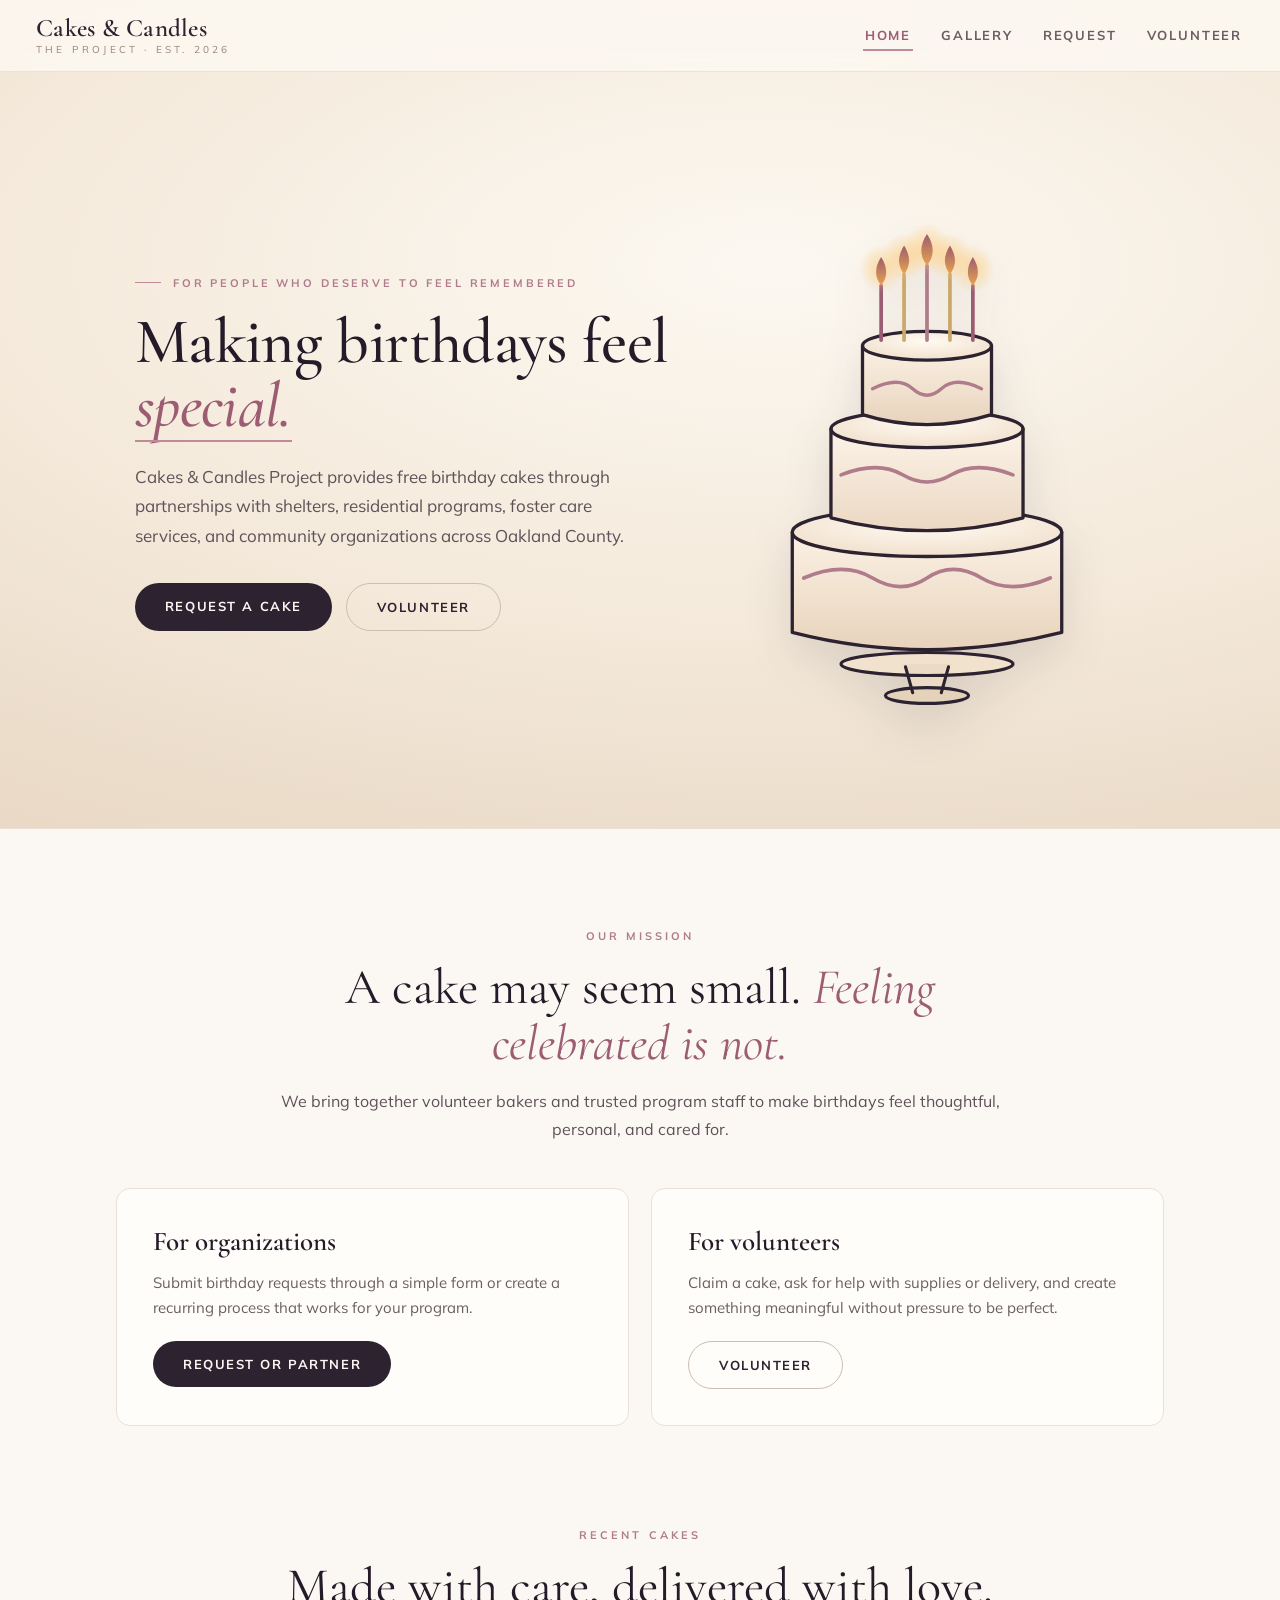
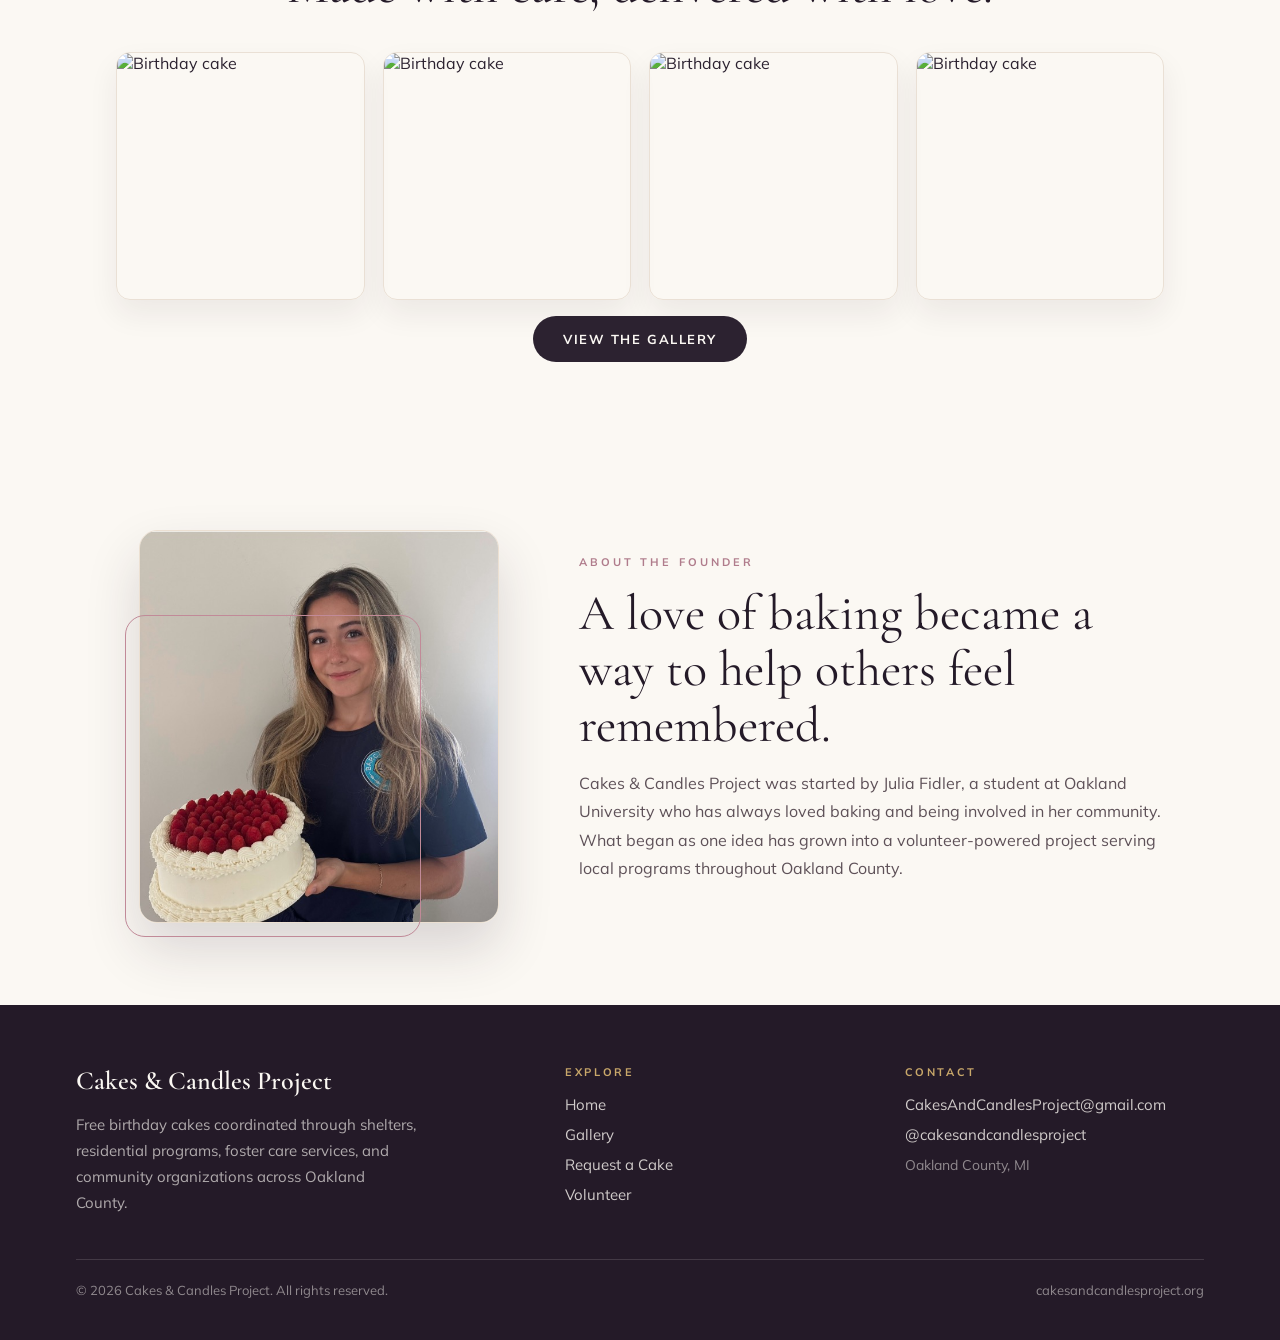
==== commit 1ff2f63a: "Add files via upload" ====
--- a/index.html
+++ b/index.html
@@ -1,413 +1,77 @@
-<!DOCTYPE html>
-<html lang="en">
-<head>
-<meta charset="utf-8" />
-<meta name="viewport" content="width=device-width, initial-scale=1" />
-<title>Cakes &amp; Candles Project · Free birthday cakes for children in foster care &amp; shelters</title>
-<meta name="description" content="Cakes & Candles Project bakes free birthday cakes for children in foster care, homeless shelters, women's shelters, family housing programs, and residential youth services across Oakland County, Michigan." />
-<link rel="preconnect" href="https://fonts.googleapis.com" />
-<link rel="preconnect" href="https://fonts.gstatic.com" crossorigin />
-<link href="https://fonts.googleapis.com/css2?family=Cormorant+Garamond:ital,wght@0,400;0,500;0,600;0,700;1,400;1,500;1,600&family=Mulish:wght@300;400;500;600;700;800&display=swap" rel="stylesheet" />
-<style>
-  :root {
-    --cream0:#FCF8F1; --cream1:#F4E9DA; --cream2:#E7D6C2;
-    --ink:#2C2230; --ink2:#241A28;
-    --mauve:#9C5C72; --mauve2:#B07C8C; --rose:#C18A98;
-    --gold:#E0B978; --gold2:#C9A86A; --amber:#E7A24E; --warmglow:#FFCE80;
-    --body:#5E5158; --body2:#6B5E63; --muted:#9A8478;
-  }
-  * { box-sizing: border-box; }
-  html { scroll-behavior: smooth; }
-  body { margin: 0; font-family: Mulish, sans-serif; color: var(--ink); background: var(--cream0); }
-  ::selection { background: #E7D2C2; color: #2C2230; }
-
-  /* ---------- grain (fixed, behind content) ---------- */
-  .grain { position: fixed; inset: 0; z-index: 1; pointer-events: none; opacity: .05; mix-blend-mode: soft-light; }
-
-  /* ---------- nav ---------- */
-  header.nav { position: fixed; top: 0; left: 0; right: 0; z-index: 50; background: rgba(252,248,241,.88); backdrop-filter: blur(8px); border-bottom: 1px solid rgba(226,212,196,.6); }
-  header.nav nav { max-width: 1280px; margin: 0 auto; padding: 16px 36px; display: flex; align-items: center; justify-content: space-between; gap: 18px; }
-  .brand { text-decoration: none; color: inherit; display: flex; flex-direction: column; line-height: 1; }
-  .brand .name { font-family: 'Cormorant Garamond', serif; font-weight: 600; font-size: 25px; letter-spacing: .01em; }
-  .brand .sub { font-size: 10px; letter-spacing: .32em; text-transform: uppercase; color: var(--muted); margin-top: 4px; }
-  .navlinks { display: flex; align-items: center; gap: 26px; }
-  .navlinks a.tab { text-decoration: none; color: var(--body2); font-size: 13px; letter-spacing: .14em; text-transform: uppercase; font-weight: 700; padding: 6px 2px; border-bottom: 2px solid transparent; transition: color .3s ease, border-color .3s ease; }
-  .navlinks a.tab:hover { color: var(--ink); }
-  .navlinks a.tab.active { color: var(--mauve); border-bottom-color: var(--rose); }
-
-  /* ---------- hero ---------- */
-  #hero { position: relative; z-index: 2; min-height: 92vh; min-height: 92svh; display: grid; align-items: center;
-          background: radial-gradient(120% 85% at 60% 32%, var(--cream0) 0%, var(--cream1) 52%, var(--cream2) 100%); }
-  .herogrid { max-width: 1180px; margin: 0 auto; padding: 130px 36px 60px; display: grid; grid-template-columns: 1.1fr .9fr; gap: 40px; align-items: center; }
-  .eyebrow-row { display: inline-flex; align-items: center; gap: 12px; font-size: 11px; letter-spacing: .26em; text-transform: uppercase; color: var(--mauve2); font-weight: 700; }
-  .eyebrow-row span.rule { width: 26px; height: 1px; background: var(--rose); display: inline-block; }
-  #hero h1 { font-family: 'Cormorant Garamond', serif; font-weight: 500; font-size: clamp(44px, 5vw, 76px); line-height: 1.0; letter-spacing: -.01em; margin: 20px 0 0; color: var(--ink2); }
-  #hero h1 .rem { position: relative; font-style: italic; color: var(--mauve); }
-  #hero h1 .rem::after { content: ''; position: absolute; left: 0; bottom: 2px; width: 100%; height: 2px; background: var(--rose); }
-  #hero p.lede { max-width: 460px; margin: 24px 0 0; font-size: 17px; line-height: 1.75; color: var(--body); }
-  .herobtns { display: flex; flex-wrap: wrap; gap: 14px; margin-top: 32px; }
-  .herocake { display: grid; place-items: center; }
-  .herocake svg { display: block; max-width: 100%; height: auto; overflow: visible; }
-
-  /* candles: soft idle life (only motion on the page) */
-  .flame { transform-box: fill-box; transform-origin: 50% 100%; animation: flick 1.3s ease-in-out infinite; }
-  @keyframes flick {
-    0%,100% { transform: scaleY(1) scaleX(1) rotate(0deg); }
-    25% { transform: scaleY(1.16) scaleX(.9) rotate(2.5deg); }
-    50% { transform: scaleY(.88) scaleX(1.07) rotate(-2.5deg); }
-    75% { transform: scaleY(1.07) scaleX(.96) rotate(1.5deg); }
-  }
-  .glow { transform-box: fill-box; transform-origin: 50% 50%; opacity: .85; animation: glowbreath 2.6s ease-in-out infinite; }
-  @keyframes glowbreath { 0%,100% { transform: scale(.92); } 50% { transform: scale(1.12); } }
-
-  /* ---------- buttons / links / cards ---------- */
-  .btn { transition: background .3s ease, color .3s ease, border-color .3s ease, transform .25s ease, box-shadow .3s ease; }
-  .btn:hover { transform: translateY(-2px); }
-  .btn-dark { text-decoration: none; padding: 15px 30px; border-radius: 999px; background: var(--ink); color: #FBF8F3; font-size: 13px; letter-spacing: .12em; text-transform: uppercase; font-weight: 700; }
-  .btn-ghost { text-decoration: none; padding: 15px 30px; border-radius: 999px; background: transparent; border: 1px solid #CBBFB4; color: var(--ink); font-size: 13px; letter-spacing: .12em; text-transform: uppercase; font-weight: 700; }
-  .btn-pill { text-decoration: none; padding: 11px 24px; border: 1px solid var(--ink); border-radius: 999px; color: var(--ink); letter-spacing: .1em; font-size: 12px; text-transform: uppercase; font-weight: 700; background: rgba(251,248,243,.6); }
-  a.ulink { position: relative; }
-  a.ulink::after { content: ''; position: absolute; left: 0; bottom: -3px; width: 100%; height: 1px; background: currentColor; transform: scaleX(0); transform-origin: left; transition: transform .4s cubic-bezier(.2,.8,.2,1); }
-  a.ulink:hover::after { transform: scaleX(1); }
-  .card { transition: transform .5s cubic-bezier(.2,.8,.2,1), box-shadow .5s ease, border-color .5s ease; }
-  .card:hover { transform: translateY(-6px); box-shadow: 0 28px 54px rgba(44,34,48,.12); border-color: var(--rose); }
-
-  /* ---------- reveals ---------- */
-  [data-reveal] { opacity: 0; transform: translateY(24px); transition: opacity 1s cubic-bezier(.2,.8,.2,1), transform 1s cubic-bezier(.2,.8,.2,1); }
-  [data-reveal].in { opacity: 1; transform: none; }
-  details > summary { list-style: none; cursor: pointer; }
-  details > summary::-webkit-details-marker { display: none; }
-  details[open] .faq-plus { transform: rotate(45deg); }
-
-  .below { position: relative; z-index: 3; background: #FBF8F3; border-top: 1px solid #EAE0D5; }
-
-  @media (max-width: 900px) {
-    header.nav nav { padding: 14px 22px; }
-    .navlinks { gap: 16px; }
-    .brand .sub { display: none; }
-    #hero { min-height: auto; }
-    .herogrid { grid-template-columns: 1fr; padding: 120px 22px 48px; gap: 16px; text-align: center; }
-    #hero p.lede { margin-left: auto; margin-right: auto; }
-    .herobtns { justify-content: center; }
-    .herocake svg { max-width: 320px; }
-    .missiongrid { grid-template-columns: 1fr !important; }
-    .involvedgrid { grid-template-columns: 1fr !important; }
-    .foundergrid { grid-template-columns: 1fr !important; gap: 34px !important; }
-    .footgrid { grid-template-columns: 1fr !important; gap: 30px !important; }
-  }
-  @media (prefers-reduced-motion: reduce) {
-    .flame, .glow { animation: none !important; }
-    html { scroll-behavior: auto; }
-    [data-reveal] { opacity: 1; transform: none; transition: none; }
-  }
-</style>
-</head>
-<body>
-
-<!-- grain texture -->
+<!DOCTYPE html><html lang="en"><head><meta charset="utf-8"><meta name="viewport" content="width=device-width,initial-scale=1"><title>Cakes &amp; Candles Project</title>
+<link rel="preconnect" href="https://fonts.googleapis.com">
+<link rel="preconnect" href="https://fonts.gstatic.com" crossorigin>
+<link href="https://fonts.googleapis.com/css2?family=Cormorant+Garamond:ital,wght@0,400;0,500;0,600;0,700;1,400;1,500;1,600&family=Mulish:wght@300;400;500;600;700;800&display=swap" rel="stylesheet">
+<link rel="stylesheet" href="styles.css">
+</head><body>
 <svg class="grain" xmlns="http://www.w3.org/2000/svg" aria-hidden="true">
-  <filter id="grainf"><feTurbulence type="fractalNoise" baseFrequency="0.82" numOctaves="2" stitchTiles="stitch"/>
-    <feColorMatrix type="saturate" values="0"/></filter>
+  <filter id="grainf"><feTurbulence type="fractalNoise" baseFrequency="0.82" numOctaves="2" stitchTiles="stitch"/><feColorMatrix type="saturate" values="0"/></filter>
   <rect width="100%" height="100%" filter="url(#grainf)"/>
 </svg>
 
-<!-- NAV -->
-<header class="nav">
-  <nav>
-    <a href="index.html" class="brand">
-      <span class="name">Cakes &amp; Candles</span>
-      <span class="sub">The Project · Est. 2026</span>
-    </a>
-    <div class="navlinks">
-      <a href="index.html" class="tab active">Home</a>
-      <a href="gallery.html" class="tab">Gallery</a>
-      <a href="#involved" class="btn btn-pill">Request a Cake</a>
-    </div>
-  </nav>
-</header>
+<header class="nav"><nav>
+<a href="index.html" class="brand"><span class="name">Cakes &amp; Candles</span><span class="sub">The Project · Est. 2026</span></a>
+<div class="navlinks">
+<a href="index.html" class="tab active">Home</a>
+<a href="gallery.html" class="tab ">Gallery</a>
+<a href="request.html" class="tab ">Request</a>
+<a href="volunteer.html" class="tab ">Volunteer</a>
+</div>
+</nav></header>
+<main>
+<section id="hero"><div class="herogrid"><div><div class="eyebrow-row"><span class="rule"></span>For people who deserve to feel remembered</div><h1>Making birthdays feel<br><span class="rem">special.</span></h1><p class="lede">Cakes &amp; Candles Project provides free birthday cakes through partnerships with shelters, residential programs, foster care services, and community organizations across Oakland County.</p><div class="herobtns"><a href="request.html" class="btn btn-dark">Request a Cake</a><a href="volunteer.html" class="btn btn-ghost">Volunteer</a></div></div><div class="herocake"><div style="filter:drop-shadow(0 18px 22px rgba(44,34,48,.12));"><svg width="430" viewBox="0 0 300 420" fill="none" role="img" aria-label="An illustrated three-tier birthday cake with lit candles">
+<defs>
+<radialGradient id="lafg" cx="50%" cy="50%" r="50%"><stop offset="0%" stop-color="#FFCE80" stop-opacity=".85"/><stop offset="70%" stop-color="#FFCE80" stop-opacity="0"/></radialGradient>
+<linearGradient id="tierA" x1="0" y1="0" x2="0" y2="1"><stop offset="0" stop-color="#FBF1E4"/><stop offset="1" stop-color="#E8D3BC"/></linearGradient>
+<linearGradient id="tierB" x1="0" y1="0" x2="0" y2="1"><stop offset="0" stop-color="#FCF3E8"/><stop offset="1" stop-color="#EBD8C3"/></linearGradient>
+<radialGradient id="topF" cx="0.5" cy="0.35" r="0.78"><stop offset="0" stop-color="#FFFAF1"/><stop offset="1" stop-color="#EEDBC6"/></radialGradient>
+<linearGradient id="flout" x1="0" y1="1" x2="0" y2="0"><stop offset="0" stop-color="#E7A24E"/><stop offset="1" stop-color="#9C5C72"/></linearGradient>
+<radialGradient id="flin" cx="0.5" cy="0.78" r="0.7"><stop offset="0" stop-color="#FFF7DD"/><stop offset="1" stop-color="#F0B255"/></radialGradient>
+</defs>
+<g><ellipse cx="150" cy="360" rx="60" ry="8" fill="#F1E2CE"/><path d="M133 360 L139 380 Q150 384 161 380 L167 360 Z" fill="#EBDAC4"/><ellipse cx="150" cy="382" rx="29" ry="5.5" fill="#E4D2BA"/><g stroke="#2C2230" stroke-width="2.2" stroke-linecap="round" stroke-linejoin="round" fill="none"><ellipse cx="150" cy="360" rx="60" ry="8"/><path d="M135 362 L140 380 M165 362 L160 380"/><ellipse cx="150" cy="382" rx="29" ry="5.5"/></g></g>
+<g><path d="M56 268 L56 338 Q150 362 244 338 L244 268 Q150 285 56 268 Z" fill="url(#tierA)"/><ellipse cx="150" cy="268" rx="94" ry="17" fill="url(#topF)"/><g stroke="#2C2230" stroke-width="2.3" stroke-linecap="round" stroke-linejoin="round" fill="none"><path d="M56 268 L56 338 Q150 362 244 338 L244 268"/><ellipse cx="150" cy="268" rx="94" ry="17"/></g><path d="M64 300 Q92 288 112 300 Q132 312 150 300 Q168 288 188 300 Q208 312 236 300" stroke="#B07C8C" stroke-width="2.6" fill="none" stroke-linecap="round"/></g>
+<g><path d="M83 196 L83 258 Q150 276 217 258 L217 196 Q150 209 83 196 Z" fill="url(#tierB)"/><ellipse cx="150" cy="196" rx="67" ry="13" fill="url(#topF)"/><g stroke="#2C2230" stroke-width="2.3" stroke-linecap="round" stroke-linejoin="round" fill="none"><path d="M83 196 L83 258 Q150 276 217 258 L217 196"/><ellipse cx="150" cy="196" rx="67" ry="13"/></g><path d="M90 228 Q116 218 133 228 Q150 238 167 228 Q184 218 210 228" stroke="#B07C8C" stroke-width="2.5" fill="none" stroke-linecap="round"/></g>
+<g><path d="M105 138 L105 186 Q150 200 195 186 L195 138 Q150 148 105 138 Z" fill="url(#tierA)"/><ellipse cx="150" cy="138" rx="45" ry="10" fill="url(#topF)"/><g stroke="#2C2230" stroke-width="2.3" stroke-linecap="round" stroke-linejoin="round" fill="none"><path d="M105 138 L105 186 Q150 200 195 186 L195 138"/><ellipse cx="150" cy="138" rx="45" ry="10"/></g><path d="M112 168 Q130 159 140 168 Q150 177 160 168 Q170 159 188 168" stroke="#B07C8C" stroke-width="2.4" fill="none" stroke-linecap="round"/></g>
+<g stroke="#2C2230" stroke-width="2.6" stroke-linecap="round" fill="none"><path d="M118 134 L118 96" stroke="#9C5C72"/><path d="M134 134 L134 88" stroke="#C9A86A"/><path d="M150 134 L150 82" stroke="#B07C8C"/><path d="M166 134 L166 88" stroke="#C9A86A"/><path d="M182 134 L182 96" stroke="#9C5C72"/></g>
+<g><ellipse class="glow" cx="118" cy="84" rx="22" ry="24" fill="url(#lafg)"/><ellipse class="glow" cx="134" cy="76" rx="22" ry="24" fill="url(#lafg)"/><ellipse class="glow" cx="150" cy="70" rx="24" ry="26" fill="url(#lafg)"/><ellipse class="glow" cx="166" cy="76" rx="22" ry="24" fill="url(#lafg)"/><ellipse class="glow" cx="182" cy="84" rx="22" ry="24" fill="url(#lafg)"/></g>
+<g><path class="flame" fill="url(#flout)" d="M118 96 q-7 -9 0 -20 q7 11 0 20 Z"/><path class="flame" fill="url(#flout)" d="M134 88 q-7 -9 0 -20 q7 11 0 20 Z"/><path class="flame" fill="url(#flout)" d="M150 82 q-8 -10 0 -22 q8 12 0 22 Z"/><path class="flame" fill="url(#flout)" d="M166 88 q-7 -9 0 -20 q7 11 0 20 Z"/><path class="flame" fill="url(#flout)" d="M182 96 q-7 -9 0 -20 q7 11 0 20 Z"/></g>
+</svg></div></div></div></section>
+<div class="below">
+<section class="section"><div class="section-head"><div class="eyebrow">Our Mission</div><h2>A cake may seem small. <em>Feeling celebrated is not.</em></h2><p>We bring together volunteer bakers and trusted program staff to make birthdays feel thoughtful, personal, and cared for.</p></div><div class="cards"><div class="card"><h3>For organizations</h3><p>Submit birthday requests through a simple form or create a recurring process that works for your program.</p><a href="request.html" class="btn btn-dark">Request or Partner</a></div><div class="card"><h3>For volunteers</h3><p>Claim a cake, ask for help with supplies or delivery, and create something meaningful without pressure to be perfect.</p><a href="volunteer.html" class="btn btn-ghost">Volunteer</a></div></div></section>
+<section class="section" style="padding-top:20px;"><div class="section-head"><div class="eyebrow">Recent Cakes</div><h2>Made with care, delivered with love.</h2></div><div class="preview-grid"><img src="images/gallery/cake-01.jpg" alt="Birthday cake"><img src="images/gallery/cake-02.jpg" alt="Birthday cake"><img src="images/gallery/cake-03.jpg" alt="Birthday cake"><img src="images/gallery/cake-04.jpg" alt="Birthday cake"></div><div style="text-align:center;margin-top:28px;"><a href="gallery.html" class="btn btn-dark">View the Gallery</a></div></section>
+<section class="section"><div class="foundergrid"><div style="position:relative;max-width:360px;width:100%;margin:0 auto;"><span aria-hidden="true" style="position:absolute;left:-14px;bottom:-14px;width:82%;height:82%;border:1.5px solid var(--rose);border-radius:20px;"></span><img src="images/julia.jpg?v=2" alt="Julia Fidler, founder"></div><div><div class="eyebrow">About the Founder</div><h2>A love of baking became a way to help others feel remembered.</h2><p>Cakes &amp; Candles Project was started by Julia Fidler, a student at Oakland University who has always loved baking and being involved in her community. What began as one idea has grown into a volunteer-powered project serving local programs throughout Oakland County.</p></div></div></section>
+</div></main>
 
-<main id="top">
-
-  <!-- ============ HERO ============ -->
-  <section id="hero">
-    <div class="herogrid">
+<footer style="background:var(--ink2);color:#FBF8F3;">
+  <div style="max-width:1200px;margin:0 auto;padding:60px 36px 42px;">
+    <div style="display:grid;grid-template-columns:1.5fr 1fr 1fr;gap:40px;align-items:start;">
       <div>
-        <div class="eyebrow-row"><span class="rule"></span>For children in foster care &amp; shelters</div>
-        <h1>Every child<br>deserves to feel<br><span class="rem">remembered.</span></h1>
-        <p class="lede">We bake free birthday cakes for children in foster care, shelters, and housing programs — quiet, handmade proof that they are seen, valued, and worth celebrating.</p>
-        <div class="herobtns">
-          <a href="#involved" class="btn btn-dark">Request a Cake</a>
-          <a href="#help" class="btn btn-ghost">Volunteer</a>
+        <div style="font-family:'Cormorant Garamond',serif;font-weight:600;font-size:26px;">Cakes &amp; Candles Project</div>
+        <p style="color:rgba(251,248,243,.65);font-size:15px;line-height:1.75;margin:16px 0 0;max-width:340px;">Free birthday cakes coordinated through shelters, residential programs, foster care services, and community organizations across Oakland County.</p>
+      </div>
+      <div>
+        <div style="font-size:11px;letter-spacing:.24em;text-transform:uppercase;color:var(--gold2);margin-bottom:16px;font-weight:700;">Explore</div>
+        <div style="display:flex;flex-direction:column;gap:11px;font-size:15px;">
+          <a href="index.html" style="color:rgba(251,248,243,.8);text-decoration:none;">Home</a>
+          <a href="gallery.html" style="color:rgba(251,248,243,.8);text-decoration:none;">Gallery</a>
+          <a href="request.html" style="color:rgba(251,248,243,.8);text-decoration:none;">Request a Cake</a>
+          <a href="volunteer.html" style="color:rgba(251,248,243,.8);text-decoration:none;">Volunteer</a>
         </div>
       </div>
-
-      <!-- THE CAKE -->
-      <div class="herocake">
-        <div style="filter: drop-shadow(0 18px 22px rgba(44,34,48,.12));">
-          <svg width="430" viewBox="0 0 300 420" fill="none" role="img" aria-label="An illustrated three-tier birthday cake with lit candles">
-            <defs>
-              <radialGradient id="lafg" cx="50%" cy="50%" r="50%">
-                <stop offset="0%" stop-color="#FFCE80" stop-opacity=".85"/>
-                <stop offset="70%" stop-color="#FFCE80" stop-opacity="0"/>
-              </radialGradient>
-              <linearGradient id="tierA" x1="0" y1="0" x2="0" y2="1">
-                <stop offset="0" stop-color="#FBF1E4"/><stop offset="1" stop-color="#E8D3BC"/>
-              </linearGradient>
-              <linearGradient id="tierB" x1="0" y1="0" x2="0" y2="1">
-                <stop offset="0" stop-color="#FCF3E8"/><stop offset="1" stop-color="#EBD8C3"/>
-              </linearGradient>
-              <radialGradient id="topF" cx="0.5" cy="0.35" r="0.78">
-                <stop offset="0" stop-color="#FFFAF1"/><stop offset="1" stop-color="#EEDBC6"/>
-              </radialGradient>
-              <linearGradient id="flout" x1="0" y1="1" x2="0" y2="0">
-                <stop offset="0" stop-color="#E7A24E"/><stop offset="1" stop-color="#9C5C72"/>
-              </linearGradient>
-              <radialGradient id="flin" cx="0.5" cy="0.78" r="0.7">
-                <stop offset="0" stop-color="#FFF7DD"/><stop offset="1" stop-color="#F0B255"/>
-              </radialGradient>
-            </defs>
-
-            <!-- stand -->
-            <g>
-              <ellipse cx="150" cy="360" rx="60" ry="8" fill="#F1E2CE"/>
-              <path d="M133 360 L139 380 Q150 384 161 380 L167 360 Z" fill="#EBDAC4"/>
-              <ellipse cx="150" cy="382" rx="29" ry="5.5" fill="#E4D2BA"/>
-              <g stroke="#2C2230" stroke-width="2.2" stroke-linecap="round" stroke-linejoin="round" fill="none">
-                <ellipse cx="150" cy="360" rx="60" ry="8"/>
-                <path d="M135 362 L140 380 M165 362 L160 380"/>
-                <ellipse cx="150" cy="382" rx="29" ry="5.5"/>
-              </g>
-            </g>
-
-            <!-- bottom tier -->
-            <g>
-              <path d="M56 268 L56 338 Q150 362 244 338 L244 268 Q150 285 56 268 Z" fill="url(#tierA)"/>
-              <ellipse cx="150" cy="268" rx="94" ry="17" fill="url(#topF)"/>
-              <g stroke="#2C2230" stroke-width="2.3" stroke-linecap="round" stroke-linejoin="round" fill="none">
-                <path d="M56 268 L56 338 Q150 362 244 338 L244 268"/>
-                <ellipse cx="150" cy="268" rx="94" ry="17"/>
-              </g>
-              <path d="M64 300 Q92 288 112 300 Q132 312 150 300 Q168 288 188 300 Q208 312 236 300"
-                    stroke="#B07C8C" stroke-width="2.6" fill="none" stroke-linecap="round"/>
-            </g>
-
-            <!-- middle tier -->
-            <g>
-              <path d="M83 196 L83 258 Q150 276 217 258 L217 196 Q150 209 83 196 Z" fill="url(#tierB)"/>
-              <ellipse cx="150" cy="196" rx="67" ry="13" fill="url(#topF)"/>
-              <g stroke="#2C2230" stroke-width="2.3" stroke-linecap="round" stroke-linejoin="round" fill="none">
-                <path d="M83 196 L83 258 Q150 276 217 258 L217 196"/>
-                <ellipse cx="150" cy="196" rx="67" ry="13"/>
-              </g>
-              <path d="M90 228 Q116 218 133 228 Q150 238 167 228 Q184 218 210 228"
-                    stroke="#B07C8C" stroke-width="2.5" fill="none" stroke-linecap="round"/>
-            </g>
-
-            <!-- top tier -->
-            <g>
-              <path d="M105 138 L105 186 Q150 200 195 186 L195 138 Q150 148 105 138 Z" fill="url(#tierA)"/>
-              <ellipse cx="150" cy="138" rx="45" ry="10" fill="url(#topF)"/>
-              <g stroke="#2C2230" stroke-width="2.3" stroke-linecap="round" stroke-linejoin="round" fill="none">
-                <path d="M105 138 L105 186 Q150 200 195 186 L195 138"/>
-                <ellipse cx="150" cy="138" rx="45" ry="10"/>
-              </g>
-              <path d="M112 168 Q130 159 140 168 Q150 177 160 168 Q170 159 188 168"
-                    stroke="#B07C8C" stroke-width="2.4" fill="none" stroke-linecap="round"/>
-            </g>
-
-            <!-- candles -->
-            <g stroke="#2C2230" stroke-width="2.6" stroke-linecap="round" fill="none">
-              <g transform="rotate(-2.4 118 134)"><path d="M118 134 L118 96" stroke="#9C5C72"/></g>
-              <g transform="rotate(1.6 134 134)"><path d="M134 134 L134 88" stroke="#C9A86A"/></g>
-              <g transform="rotate(-0.8 150 134)"><path d="M150 134 L150 82" stroke="#B07C8C"/></g>
-              <g transform="rotate(2.2 166 134)"><path d="M166 134 L166 88" stroke="#C9A86A"/></g>
-              <g transform="rotate(-1.8 182 134)"><path d="M182 134 L182 96" stroke="#9C5C72"/></g>
-            </g>
-
-            <!-- glows -->
-            <g>
-              <ellipse class="glow" cx="118" cy="84" rx="22" ry="24" fill="url(#lafg)"/>
-              <ellipse class="glow" cx="134" cy="76" rx="22" ry="24" fill="url(#lafg)"/>
-              <ellipse class="glow" cx="150" cy="70" rx="24" ry="26" fill="url(#lafg)"/>
-              <ellipse class="glow" cx="166" cy="76" rx="22" ry="24" fill="url(#lafg)"/>
-              <ellipse class="glow" cx="182" cy="84" rx="22" ry="24" fill="url(#lafg)"/>
-            </g>
-
-            <!-- flames -->
-            <g>
-              <path class="flame" fill="url(#flout)" style="animation-delay:-.15s; animation-duration:1.25s" d="M118 96 q-7 -9 0 -20 q7 11 0 20 Z"/>
-              <path class="flame" fill="url(#flout)" style="animation-delay:-.8s; animation-duration:1.45s" d="M134 88 q-7 -9 0 -20 q7 11 0 20 Z"/>
-              <path class="flame" fill="url(#flout)" style="animation-delay:-1.2s; animation-duration:1.15s" d="M150 82 q-8 -10 0 -22 q8 12 0 22 Z"/>
-              <path class="flame" fill="url(#flout)" style="animation-delay:-.45s; animation-duration:1.5s" d="M166 88 q-7 -9 0 -20 q7 11 0 20 Z"/>
-              <path class="flame" fill="url(#flout)" style="animation-delay:-1.0s; animation-duration:1.32s" d="M182 96 q-7 -9 0 -20 q7 11 0 20 Z"/>
-              <path class="flame" fill="url(#flin)" style="animation-delay:-.35s; animation-duration:1.3s" d="M118 94 q-4.2 -6 0 -13 q4.2 8 0 13 Z"/>
-              <path class="flame" fill="url(#flin)" style="animation-delay:-.95s; animation-duration:1.4s" d="M134 86 q-4.2 -6 0 -13 q4.2 8 0 13 Z"/>
-              <path class="flame" fill="url(#flin)" style="animation-delay:-1.35s; animation-duration:1.18s" d="M150 80 q-4.8 -7 0 -15 q4.8 9 0 15 Z"/>
-              <path class="flame" fill="url(#flin)" style="animation-delay:-.6s; animation-duration:1.46s" d="M166 86 q-4.2 -6 0 -13 q4.2 8 0 13 Z"/>
-              <path class="flame" fill="url(#flin)" style="animation-delay:-1.15s; animation-duration:1.36s" d="M182 94 q-4.2 -6 0 -13 q4.2 8 0 13 Z"/>
-            </g>
-
-            <!-- hand-drawn stars -->
-            <g stroke="#C9A86A" stroke-width="2" stroke-linecap="round" fill="none">
-              <path d="M64 70 l0 -14 M57 63 l14 0 M59 58 l10 10 M59 68 l10 -10"/>
-              <path d="M240 96 l0 -12 M234 90 l12 0 M236 86 l8 8 M236 94 l8 -8"/>
-              <path d="M70 170 l0 -10 M65 165 l10 0" stroke="#B07C8C"/>
-              <path d="M236 168 l0 -10 M231 163 l10 0" stroke="#B07C8C"/>
-              <path d="M150 40 l0 -12 M144 34 l12 0 M146 30 l8 8 M146 38 l8 -8"/>
-              <path d="M96 40 l0 -9 M91 35 l10 0" stroke="#B07C8C"/>
-            </g>
-          </svg>
+      <div>
+        <div style="font-size:11px;letter-spacing:.24em;text-transform:uppercase;color:var(--gold2);margin-bottom:16px;font-weight:700;">Contact</div>
+        <div style="display:flex;flex-direction:column;gap:11px;font-size:15px;">
+          <a href="mailto:CakesAndCandlesProject@gmail.com" style="color:rgba(251,248,243,.8);text-decoration:none;">CakesAndCandlesProject@gmail.com</a>
+          <a href="https://www.instagram.com/cakesandcandlesproject/" target="_blank" rel="noopener noreferrer" style="color:rgba(251,248,243,.8);text-decoration:none;">@cakesandcandlesproject</a>
         </div>
+        <p style="color:rgba(251,248,243,.5);font-size:14px;margin:12px 0 0;">Oakland County, MI</p>
       </div>
     </div>
-  </section>
+    <div style="margin-top:42px;padding-top:22px;border-top:1px solid rgba(251,248,243,.14);display:flex;justify-content:space-between;gap:16px;flex-wrap:wrap;color:rgba(251,248,243,.5);font-size:13px;">
+      <span>© 2026 Cakes &amp; Candles Project. All rights reserved.</span>
+      <span>cakesandcandlesproject.org</span>
+    </div>
+  </div>
+</footer>
 
-  <!-- ============ CONTENT ============ -->
-  <div class="below">
-
-    <!-- MISSION -->
-    <section id="mission" style="max-width: 1120px; margin: 0 auto; padding: 110px 36px 90px;">
-      <div data-reveal style="text-align: center; max-width: 760px; margin: 0 auto;">
-        <div style="font-size: 11px; letter-spacing: .28em; text-transform: uppercase; color: var(--mauve2); font-weight: 700;">Our Mission</div>
-        <h2 style="font-family: 'Cormorant Garamond', serif; font-weight: 400; font-size: clamp(30px, 4vw, 50px); line-height: 1.12; margin: 16px 0 0; color: var(--ink2);">A birthday cake can be small. <span style="font-style: italic; color: var(--mauve);">Being remembered is everything.</span></h2>
-        <p style="font-size: 16px; line-height: 1.78; color: var(--body); margin: 20px auto 0; max-width: 620px;">A birthday cake may seem small, but for a child living in foster care, a shelter, or transitional housing, it can be a meaningful reminder that they matter. Cakes &amp; Candles Project exists to make those moments happen with care, consistency, and community support.</p>
-      </div>
-      <div data-reveal class="missiongrid" style="display: grid; grid-template-columns: repeat(3, 1fr); gap: 22px; margin-top: 48px;">
-        <div class="card" style="background: #FFFDFA; border-radius: 14px; padding: 32px; border: 1px solid #EAE0D5;">
-          <h3 style="font-family: 'Cormorant Garamond', serif; font-weight: 600; font-size: 24px; margin: 0; color: var(--ink2);">Who we serve</h3>
-          <p style="color: var(--body2); font-size: 15px; line-height: 1.7; margin: 12px 0 0;">Children in foster care, homeless shelters, women's shelters, family housing programs, and residential youth services.</p>
-        </div>
-        <div class="card" style="background: #FFFDFA; border-radius: 14px; padding: 32px; border: 1px solid #EAE0D5;">
-          <h3 style="font-family: 'Cormorant Garamond', serif; font-weight: 600; font-size: 24px; margin: 0; color: var(--ink2);">Where we serve</h3>
-          <p style="color: var(--body2); font-size: 15px; line-height: 1.7; margin: 12px 0 0;">Currently focused on Oakland County, Michigan, with the goal of building strong local partnerships first.</p>
-        </div>
-        <div class="card" style="background: #FFFDFA; border-radius: 14px; padding: 32px; border: 1px solid #EAE0D5;">
-          <h3 style="font-family: 'Cormorant Garamond', serif; font-weight: 600; font-size: 24px; margin: 0; color: var(--ink2);">How it works</h3>
-          <p style="color: var(--body2); font-size: 15px; line-height: 1.7; margin: 12px 0 0;">Birthday cake requests are submitted by staff and coordinated directly for pickup or delivery. Every cake is free, always.</p>
-        </div>
-      </div>
-    </section>
-
-    <!-- STORY / FOUNDER -->
-    <section id="story" style="max-width: 1060px; margin: 0 auto; padding: 0 36px 80px;">
-      <div class="foundergrid" style="display: grid; grid-template-columns: 0.82fr 1.18fr; gap: 56px; align-items: center;">
-        <!-- portrait -->
-        <div data-reveal style="position: relative; max-width: 360px; width: 100%; margin: 0 auto;">
-          <span aria-hidden="true" style="position: absolute; left: -14px; bottom: -14px; width: 82%; height: 82%; border: 1.5px solid var(--rose); border-radius: 20px;"></span>
-          <img src="images/julia.jpg?v=2" alt="Julia Fidler, founder of the Cakes &amp; Candles Project" loading="lazy"
-               style="position: relative; display: block; width: 100%; height: auto; border-radius: 18px; border: 1px solid #ECE0D2; box-shadow: 0 26px 54px rgba(44,34,48,.16);" />
-        </div>
-        <!-- words -->
-        <div data-reveal>
-          <div style="font-size: 11px; letter-spacing: .28em; text-transform: uppercase; color: var(--mauve2); font-weight: 700;">About the Founder</div>
-          <p style="font-family: 'Cormorant Garamond', serif; font-weight: 400; font-style: italic; font-size: clamp(23px, 2.8vw, 34px); line-height: 1.32; margin: 16px 0 0; color: var(--ink2);">"Something as simple as a birthday cake can mean so much to a child who doesn't always get to celebrate."</p>
-          <p style="color: var(--body); font-size: 16px; line-height: 1.78; margin: 22px 0 0; max-width: 460px;">Cakes &amp; Candles Project was started by <strong style="color:var(--ink2); font-weight: 700;">Julia Fidler</strong>, a student at Oakland University who has always loved baking and being involved in her community. After volunteering with local nonprofits, she turned the quiet power of one celebration into a promise.</p>
-          <div style="display: flex; align-items: center; gap: 14px; margin-top: 22px;">
-            <span style="width: 30px; height: 1px; background: var(--gold2); display: inline-block;"></span>
-            <span style="font-size: 12.5px; letter-spacing: .06em; color: var(--muted);">Julia Fidler · Founder · Oakland County, MI</span>
-          </div>
-        </div>
-      </div>
-    </section>
-
-    <!-- DETAILS -->
-    <section style="max-width: 760px; margin: 0 auto; padding: 0 36px 90px; text-align: center;">
-      <div data-reveal>
-        <div style="font-size: 11px; letter-spacing: .28em; text-transform: uppercase; color: var(--mauve2); font-weight: 700;">The Details</div>
-        <h2 style="font-family: 'Cormorant Garamond', serif; font-weight: 400; font-size: clamp(28px, 3.4vw, 46px); line-height: 1.12; margin: 16px 0 0; color: var(--ink2);">The care is in the <span style="font-style: italic; color: var(--mauve);">small things.</span></h2>
-        <p style="font-size: 16px; line-height: 1.75; color: var(--body); margin: 16px auto 0; max-width: 540px;">A favourite colour. A theme they love. An allergy noted and honoured. Every cake is decorated by hand for one specific child — never generic, never rushed.</p>
-        <div style="display: flex; flex-wrap: wrap; gap: 9px; justify-content: center; margin-top: 24px;">
-          <span style="padding: 8px 15px; border: 1px solid #E0D2C4; border-radius: 999px; font-size: 12px; letter-spacing: .05em; color: var(--body2); font-weight: 600;">Their name</span>
-          <span style="padding: 8px 15px; border: 1px solid #E0D2C4; border-radius: 999px; font-size: 12px; letter-spacing: .05em; color: var(--body2); font-weight: 600;">Favourite colour</span>
-          <span style="padding: 8px 15px; border: 1px solid #E0D2C4; border-radius: 999px; font-size: 12px; letter-spacing: .05em; color: var(--body2); font-weight: 600;">A theme they love</span>
-          <span style="padding: 8px 15px; border: 1px solid #E0D2C4; border-radius: 999px; font-size: 12px; letter-spacing: .05em; color: var(--body2); font-weight: 600;">Allergy-friendly</span>
-        </div>
-      </div>
-    </section>
-
-    <!-- GET INVOLVED -->
-    <section id="involved" style="max-width: 1200px; margin: 0 auto; padding: 30px 36px 40px;">
-      <div data-reveal style="text-align: center; max-width: 660px; margin: 0 auto 48px;">
-        <div style="font-size: 11px; letter-spacing: .28em; text-transform: uppercase; color: var(--mauve2); font-weight: 700;">Get Involved</div>
-        <h2 style="font-family: 'Cormorant Garamond', serif; font-weight: 400; font-size: clamp(30px, 4vw, 50px); line-height: 1.12; margin: 18px 0 0; color: var(--ink2);">Four ways to give a child <span style="font-style: italic; color: var(--mauve);">their day.</span></h2>
-      </div>
-      <div class="involvedgrid" style="display: grid; grid-template-columns: repeat(2, 1fr); gap: 22px;">
-        <div data-reveal class="card" style="background: #FFFDFA; border-radius: 14px; padding: 38px; border: 1px solid #EAE0D5; display: flex; flex-direction: column;">
-          <div style="font-family: 'Cormorant Garamond', serif; font-size: 30px; color: var(--gold2);">i.</div>
-          <h3 style="font-family: 'Cormorant Garamond', serif; font-weight: 600; font-size: 26px; margin: 8px 0 0; color: var(--ink2);">Request a cake</h3>
-          <p style="color: var(--body2); font-size: 15px; line-height: 1.7; margin: 12px 0 16px;">For staff, caseworkers, and approved contacts. Submit one to two weeks ahead with the child's first name, age, date, allergies, and a theme.</p>
-          <a href="https://forms.gle/fDsDwsNHysbts3EV7" target="_blank" rel="noopener noreferrer" class="btn" style="margin-top: auto; text-align: center; text-decoration: none; padding: 14px 24px; border-radius: 999px; background: var(--ink); color: #FBF8F3; font-size: 12.5px; letter-spacing: .12em; text-transform: uppercase; font-weight: 700;">Open Request Form →</a>
-        </div>
-        <div id="help" data-reveal class="card" style="background: #FFFDFA; border-radius: 14px; padding: 38px; border: 1px solid #EAE0D5; display: flex; flex-direction: column;">
-          <div style="font-family: 'Cormorant Garamond', serif; font-size: 30px; color: var(--gold2);">ii.</div>
-          <h3 style="font-family: 'Cormorant Garamond', serif; font-weight: 600; font-size: 26px; margin: 8px 0 0; color: var(--ink2);">Bake or volunteer</h3>
-          <p style="color: var(--body2); font-size: 15px; line-height: 1.7; margin: 12px 0 16px;">Bake from home, donate supplies, or help behind the scenes with outreach and coordination. We'll match you to the role that fits.</p>
-          <a href="https://forms.gle/FADxEFH6hs3nJbUi6" target="_blank" rel="noopener noreferrer" class="btn" style="margin-top: auto; text-align: center; text-decoration: none; padding: 14px 24px; border-radius: 999px; background: transparent; border: 1px solid var(--ink); color: var(--ink); font-size: 12.5px; letter-spacing: .12em; text-transform: uppercase; font-weight: 700;">Open Volunteer Form →</a>
-          <a href="volunteer-board.html" class="ulink" style="align-self: center; margin-top: 14px; text-decoration: none; color: var(--mauve); font-size: 12.5px; letter-spacing: .04em; font-weight: 700;">Browse the sign-up board →</a>
-        </div>
-        <div id="partner" data-reveal class="card" style="background: #FFFDFA; border-radius: 14px; padding: 38px; border: 1px solid #EAE0D5; display: flex; flex-direction: column;">
-          <div style="font-family: 'Cormorant Garamond', serif; font-size: 30px; color: var(--gold2);">iii.</div>
-          <h3 style="font-family: 'Cormorant Garamond', serif; font-weight: 600; font-size: 26px; margin: 8px 0 0; color: var(--ink2);">Partner with us</h3>
-          <p style="color: var(--body2); font-size: 15px; line-height: 1.7; margin: 12px 0 16px;">If your organisation serves children in foster care, shelters, or housing programs, let's build a simple, reliable cake-request process together.</p>
-          <a href="mailto:CakesAndCandlesProject@gmail.com" class="btn" style="margin-top: auto; text-align: center; text-decoration: none; padding: 14px 24px; border-radius: 999px; background: transparent; border: 1px solid var(--ink); color: var(--ink); font-size: 12.5px; letter-spacing: .12em; text-transform: uppercase; font-weight: 700;">Email Us to Partner →</a>
-        </div>
-        <div id="donate" data-reveal class="card" style="background: linear-gradient(160deg, #2C2230, #463247); border-radius: 14px; padding: 38px; border: 1px solid #2C2230; display: flex; flex-direction: column; color: #FBF8F3;">
-          <div style="font-family: 'Cormorant Garamond', serif; font-size: 30px; color: var(--gold);">iv.</div>
-          <h3 style="font-family: 'Cormorant Garamond', serif; font-weight: 600; font-size: 26px; margin: 8px 0 0;">Donate</h3>
-          <p style="color: rgba(251,248,243,.8); font-size: 15px; line-height: 1.7; margin: 12px 0 16px;">There is no pressure to give — but every contribution goes toward cake boxes, boards, candles, ingredients, decorations, and delivery items. Send any amount on Venmo to <strong style="color:#E7D2C2;">@cakesandcandlesproject</strong>.</p>
-          <a href="https://venmo.com/u/cakesandcandlesproject" target="_blank" rel="noopener noreferrer" class="btn" style="margin-top: auto; text-align: center; text-decoration: none; padding: 14px 24px; border-radius: 999px; background: var(--gold); color: var(--ink); font-size: 12.5px; letter-spacing: .12em; text-transform: uppercase; font-weight: 700;">Donate on Venmo →</a>
-        </div>
-      </div>
-    </section>
-
-    <!-- FAQ -->
-    <section id="faq" style="max-width: 840px; margin: 0 auto; padding: 56px 36px 88px;">
-      <div data-reveal style="text-align: center; margin-bottom: 36px;">
-        <div style="font-size: 11px; letter-spacing: .28em; text-transform: uppercase; color: var(--mauve2); font-weight: 700;">Good to Know</div>
-        <h2 style="font-family: 'Cormorant Garamond', serif; font-weight: 400; font-size: clamp(30px, 4vw, 48px); line-height: 1.1; margin: 16px 0 0; color: var(--ink2);">Questions, answered.</h2>
-      </div>
-      <div data-reveal>
-        <details style="border-top: 1px solid #E6DBCF; padding: 8px 0;"><summary style="display: flex; align-items: center; justify-content: space-between; gap: 12px; padding: 22px 0; font-family: 'Cormorant Garamond', serif; font-weight: 600; font-size: 22px; color: var(--ink2);">Who can request a cake?<span class="faq-plus" style="flex: none; color: var(--rose); font-size: 24px; line-height: 1; transition: transform .3s ease;">+</span></summary><p style="color: var(--body2); font-size: 15.5px; line-height: 1.75; margin: 0 0 22px; max-width: 660px;">Requests come from staff, caseworkers, or approved program contacts at the shelters and programs we serve — not directly from families — so we can coordinate safely and reliably.</p></details>
-        <details style="border-top: 1px solid #E6DBCF; padding: 8px 0;"><summary style="display: flex; align-items: center; justify-content: space-between; gap: 12px; padding: 22px 0; font-family: 'Cormorant Garamond', serif; font-weight: 600; font-size: 22px; color: var(--ink2);">How much does a cake cost the family?<span class="faq-plus" style="flex: none; color: var(--rose); font-size: 24px; line-height: 1; transition: transform .3s ease;">+</span></summary><p style="color: var(--body2); font-size: 15.5px; line-height: 1.75; margin: 0 0 22px; max-width: 660px;">Nothing. Every cake is entirely free, always. We are funded by volunteers and donations so the celebration never comes with a price.</p></details>
-        <details style="border-top: 1px solid #E6DBCF; padding: 8px 0;"><summary style="display: flex; align-items: center; justify-content: space-between; gap: 12px; padding: 22px 0; font-family: 'Cormorant Garamond', serif; font-weight: 600; font-size: 22px; color: var(--ink2);">How far in advance should we request?<span class="faq-plus" style="flex: none; color: var(--rose); font-size: 24px; line-height: 1; transition: transform .3s ease;">+</span></summary><p style="color: var(--body2); font-size: 15.5px; line-height: 1.75; margin: 0 0 22px; max-width: 660px;">Ideally one to two weeks ahead. That gives our bakers time to plan, shop, and decorate something special — including any allergy-friendly needs.</p></details>
-        <details style="border-top: 1px solid #E6DBCF; border-bottom: 1px solid #E6DBCF; padding: 8px 0;"><summary style="display: flex; align-items: center; justify-content: space-between; gap: 12px; padding: 22px 0; font-family: 'Cormorant Garamond', serif; font-weight: 600; font-size: 22px; color: var(--ink2);">I want to help but I cannot bake — is that alright?<span class="faq-plus" style="flex: none; color: var(--rose); font-size: 24px; line-height: 1; transition: transform .3s ease;">+</span></summary><p style="color: var(--body2); font-size: 15.5px; line-height: 1.75; margin: 0 0 22px; max-width: 660px;">Of course. We also need help with supplies, deliveries, outreach, and coordination. Fill out the volunteer form and we'll find the role that fits you.</p></details>
-      </div>
-    </section>
-
-    <!-- FOOTER -->
-    <footer style="background: var(--ink2); color: #FBF8F3;">
-      <div style="max-width: 1200px; margin: 0 auto; padding: 60px 36px 42px;">
-        <div class="footgrid" style="display: grid; grid-template-columns: 1.5fr 1fr 1fr; gap: 40px; align-items: start;">
-          <div>
-            <div style="font-family: 'Cormorant Garamond', serif; font-weight: 600; font-size: 26px;">Cakes &amp; Candles Project</div>
-            <p style="color: rgba(251,248,243,.65); font-size: 15px; line-height: 1.75; margin: 16px 0 0; max-width: 340px;">Free birthday cakes for children in foster care, shelters, and residential programs across Oakland County, Michigan.</p>
-          </div>
-          <div>
-            <div style="font-size: 11px; letter-spacing: .24em; text-transform: uppercase; color: var(--gold2); margin-bottom: 16px; font-weight: 700;">Get Involved</div>
-            <div style="display: flex; flex-direction: column; gap: 11px; font-size: 15px;"><a href="#involved" class="ulink" style="color: rgba(251,248,243,.8); text-decoration: none;">Request a cake</a><a href="#help" class="ulink" style="color: rgba(251,248,243,.8); text-decoration: none;">Volunteer</a><a href="volunteer-board.html" class="ulink" style="color: rgba(251,248,243,.8); text-decoration: none;">Sign-up board</a><a href="gallery.html" class="ulink" style="color: rgba(251,248,243,.8); text-decoration: none;">Gallery</a><a href="#partner" class="ulink" style="color: rgba(251,248,243,.8); text-decoration: none;">Partner with us</a><a href="#donate" class="ulink" style="color: rgba(251,248,243,.8); text-decoration: none;">Donate</a></div>
-          </div>
-          <div>
-            <div style="font-size: 11px; letter-spacing: .24em; text-transform: uppercase; color: var(--gold2); margin-bottom: 16px; font-weight: 700;">Contact</div>
-            <div style="display: flex; flex-direction: column; gap: 11px; font-size: 15px;">
-              <a href="mailto:CakesAndCandlesProject@gmail.com" class="ulink" style="color: rgba(251,248,243,.8); text-decoration: none;">CakesAndCandlesProject@gmail.com</a>
-              <a href="https://www.instagram.com/cakesandcandlesproject/" target="_blank" rel="noopener noreferrer" class="ulink" style="color: rgba(251,248,243,.8); text-decoration: none; display: inline-flex; align-items: center; gap: 9px;"><svg width="17" height="17" viewBox="0 0 24 24" fill="none" stroke="currentColor" stroke-width="1.8" stroke-linecap="round" stroke-linejoin="round" aria-hidden="true"><rect x="2" y="2" width="20" height="20" rx="5"/><circle cx="12" cy="12" r="4.2"/><circle cx="17.6" cy="6.4" r="1.1" fill="currentColor" stroke="none"/></svg>@cakesandcandlesproject</a>
-            </div>
-            <p style="color: rgba(251,248,243,.5); font-size: 14px; margin: 12px 0 0;">Oakland County, MI</p>
-          </div>
-        </div>
-        <div style="margin-top: 42px; padding-top: 22px; border-top: 1px solid rgba(251,248,243,.14); display: flex; justify-content: space-between; gap: 16px; flex-wrap: wrap; color: rgba(251,248,243,.5); font-size: 13px;"><span>© 2026 Cakes &amp; Candles Project. All rights reserved.</span><span>cakesandcandlesproject.org</span></div>
-      </div>
-    </footer>
-  </div>
-</main>
-
-<script>
-(function () {
-  var revealObs = new IntersectionObserver(function (entries) {
-    entries.forEach(function (e) { if (e.isIntersecting) e.target.classList.add('in'); });
-  }, { threshold: 0.16 });
-  document.querySelectorAll('[data-reveal]').forEach(function (el) { revealObs.observe(el); });
-})();
-</script>
-</body>
-</html>
+</body></html>
--- a/styles.css
+++ b/styles.css
@@ -0,0 +1,120 @@
+
+:root {
+  --cream0:#FCF8F1; --cream1:#F4E9DA; --cream2:#E7D6C2;
+  --ink:#2C2230; --ink2:#241A28;
+  --mauve:#9C5C72; --mauve2:#B07C8C; --rose:#C18A98;
+  --gold:#E0B978; --gold2:#C9A86A; --amber:#E7A24E; --warmglow:#FFCE80;
+  --body:#5E5158; --body2:#6B5E63; --muted:#9A8478;
+}
+* { box-sizing: border-box; }
+html { scroll-behavior: smooth; }
+body { margin: 0; font-family: Mulish, sans-serif; color: var(--ink); background: var(--cream0); }
+::selection { background: #E7D2C2; color: #2C2230; }
+img { max-width: 100%; }
+.grain { position: fixed; inset: 0; z-index: 1; pointer-events: none; opacity: .05; mix-blend-mode: soft-light; }
+
+header.nav { position: fixed; top: 0; left: 0; right: 0; z-index: 50; background: rgba(252,248,241,.88); backdrop-filter: blur(8px); border-bottom: 1px solid rgba(226,212,196,.6); }
+header.nav nav { max-width: 1280px; margin: 0 auto; padding: 16px 36px; display: flex; align-items: center; justify-content: space-between; gap: 18px; }
+.brand { text-decoration: none; color: inherit; display: flex; flex-direction: column; line-height: 1; }
+.brand .name { font-family: 'Cormorant Garamond', serif; font-weight: 600; font-size: 25px; letter-spacing: .01em; }
+.brand .sub { font-size: 10px; letter-spacing: .32em; text-transform: uppercase; color: var(--muted); margin-top: 4px; }
+.navlinks { display: flex; align-items: center; gap: 26px; }
+.navlinks a.tab { text-decoration: none; color: var(--body2); font-size: 13px; letter-spacing: .14em; text-transform: uppercase; font-weight: 700; padding: 6px 2px; border-bottom: 2px solid transparent; transition: color .3s ease, border-color .3s ease; }
+.navlinks a.tab:hover { color: var(--ink); }
+.navlinks a.tab.active { color: var(--mauve); border-bottom-color: var(--rose); }
+.nav-actions { display:flex; gap:10px; align-items:center; }
+.btn { transition: background .3s ease, color .3s ease, border-color .3s ease, transform .25s ease, box-shadow .3s ease; }
+.btn:hover { transform: translateY(-2px); }
+.btn-dark { text-decoration: none; padding: 15px 30px; border-radius: 999px; background: var(--ink); color: #FBF8F3; font-size: 13px; letter-spacing: .12em; text-transform: uppercase; font-weight: 700; }
+.btn-ghost { text-decoration: none; padding: 15px 30px; border-radius: 999px; background: transparent; border: 1px solid #CBBFB4; color: var(--ink); font-size: 13px; letter-spacing: .12em; text-transform: uppercase; font-weight: 700; }
+.btn-pill { text-decoration: none; padding: 11px 24px; border: 1px solid var(--ink); border-radius: 999px; color: var(--ink); letter-spacing: .1em; font-size: 12px; text-transform: uppercase; font-weight: 700; background: rgba(251,248,243,.6); }
+
+main { position: relative; z-index: 2; }
+
+#hero { position: relative; z-index: 2; min-height: 92vh; min-height: 92svh; display: grid; align-items: center;
+  background: radial-gradient(120% 85% at 60% 32%, var(--cream0) 0%, var(--cream1) 52%, var(--cream2) 100%); }
+.herogrid { max-width: 1180px; margin: 0 auto; padding: 130px 36px 60px; display: grid; grid-template-columns: 1.1fr .9fr; gap: 40px; align-items: center; }
+.eyebrow-row { display: inline-flex; align-items: center; gap: 12px; font-size: 11px; letter-spacing: .26em; text-transform: uppercase; color: var(--mauve2); font-weight: 700; }
+.eyebrow-row span.rule { width: 26px; height: 1px; background: var(--rose); display: inline-block; }
+#hero h1 { font-family: 'Cormorant Garamond', serif; font-weight: 500; font-size: clamp(44px, 5vw, 76px); line-height: 1.0; letter-spacing: -.01em; margin: 20px 0 0; color: var(--ink2); }
+#hero h1 .rem { position: relative; font-style: italic; color: var(--mauve); }
+#hero h1 .rem::after { content: ''; position: absolute; left: 0; bottom: 2px; width: 100%; height: 2px; background: var(--rose); }
+#hero p.lede { max-width: 520px; margin: 24px 0 0; font-size: 17px; line-height: 1.75; color: var(--body); }
+.herobtns { display: flex; flex-wrap: wrap; gap: 14px; margin-top: 32px; }
+.herocake { display: grid; place-items: center; }
+.herocake svg { display: block; max-width: 100%; height: auto; overflow: visible; }
+
+.flame { transform-box: fill-box; transform-origin: 50% 100%; animation: flick 1.3s ease-in-out infinite; }
+@keyframes flick {
+  0%,100% { transform: scaleY(1) scaleX(1) rotate(0deg); }
+  25% { transform: scaleY(1.16) scaleX(.9) rotate(2.5deg); }
+  50% { transform: scaleY(.88) scaleX(1.07) rotate(-2.5deg); }
+  75% { transform: scaleY(1.07) scaleX(.96) rotate(1.5deg); }
+}
+.glow { transform-box: fill-box; transform-origin: 50% 50%; opacity: .85; animation: glowbreath 2.6s ease-in-out infinite; }
+@keyframes glowbreath { 0%,100% { transform: scale(.92); } 50% { transform: scale(1.12); } }
+
+.below { position: relative; z-index: 3; background: #FBF8F3; border-top: 1px solid #EAE0D5; }
+.section { max-width:1120px; margin:0 auto; padding:100px 36px 82px; }
+.section.narrow { max-width:840px; }
+.section-head { text-align:center; max-width:760px; margin:0 auto; }
+.eyebrow { font-size: 11px; letter-spacing: .28em; text-transform: uppercase; color: var(--mauve2); font-weight: 700; }
+.section h2, .pagehead h1 { font-family:'Cormorant Garamond',serif; font-weight:400; color:var(--ink2); }
+.section h2 { font-size:clamp(30px,4vw,50px); line-height:1.12; margin:16px 0 0; }
+.section h2 em, .pagehead h1 em { font-style:italic; color:var(--mauve); }
+.section p { color:var(--body); font-size:16px; line-height:1.78; }
+.cards { display:grid; grid-template-columns:repeat(2,1fr); gap:22px; margin-top:44px; }
+.card { background:#FFFDFA; border-radius:14px; padding:36px; border:1px solid #EAE0D5; transition:transform .5s cubic-bezier(.2,.8,.2,1), box-shadow .5s ease, border-color .5s ease; }
+.card:hover { transform:translateY(-6px); box-shadow:0 28px 54px rgba(44,34,48,.12); border-color:var(--rose); }
+.card h3 { font-family:'Cormorant Garamond',serif; font-weight:600; font-size:27px; margin:0; color:var(--ink2); }
+.card p { color:var(--body2); font-size:15px; line-height:1.7; margin:12px 0 0; }
+.card .btn { margin-top:20px; display:inline-block; }
+
+.preview-grid { display:grid; grid-template-columns:repeat(4,1fr); gap:18px; margin-top:38px; }
+.preview-grid img { display:block; width:100%; aspect-ratio:1/1; object-fit:cover; border-radius:14px; border:1px solid #EAE0D5; box-shadow:0 14px 30px rgba(44,34,48,.07); }
+
+.foundergrid { display:grid; grid-template-columns:.82fr 1.18fr; gap:56px; align-items:center; }
+.foundergrid img { display:block; width:100%; border-radius:18px; border:1px solid #ECE0D2; box-shadow:0 26px 54px rgba(44,34,48,.16); }
+
+.pagehead { max-width:760px; margin:0 auto; padding:150px 36px 40px; text-align:center; }
+.pagehead h1 { font-size:clamp(34px,4.6vw,58px); line-height:1.1; margin:16px 0 0; }
+.pagehead p { font-size:16px; line-height:1.75; color:var(--body); margin:16px auto 0; max-width:560px; }
+
+.callout { background:linear-gradient(160deg,#2C2230,#463247); color:#FBF8F3; border-radius:16px; padding:38px; margin-top:32px; }
+.callout h3 { font-family:'Cormorant Garamond',serif; font-size:30px; margin:0; }
+.callout p { color:rgba(251,248,243,.8); }
+
+.galwrap { max-width:1200px; margin:0 auto; padding:20px 36px 100px; }
+.gal { columns:3 300px; column-gap:20px; }
+.gal figure { margin:0 0 20px; break-inside:avoid; border-radius:14px; overflow:hidden; border:1px solid #EAE0D5; background:#FFFDFA; box-shadow:0 14px 30px rgba(44,34,48,.07); cursor:zoom-in; transition:transform .45s cubic-bezier(.2,.8,.2,1), box-shadow .45s ease; }
+.gal figure:hover { transform:translateY(-4px); box-shadow:0 24px 46px rgba(44,34,48,.12); }
+.gal img { display:block; width:100%; height:auto; }
+.galnote { text-align:center; color:var(--muted); font-size:15px; line-height:1.7; padding:40px 20px 0; }
+.lightbox { position:fixed; inset:0; z-index:100; display:none; align-items:center; justify-content:center; padding:4vmin; background:rgba(36,26,40,.9); cursor:zoom-out; }
+.lightbox.open { display:flex; }
+.lightbox img { max-width:100%; max-height:100%; border-radius:10px; box-shadow:0 30px 80px rgba(0,0,0,.4); }
+
+footer { background:var(--ink2); color:#FBF8F3; }
+.foot-inner { max-width:1200px; margin:0 auto; padding:34px 36px; display:flex; justify-content:space-between; align-items:center; gap:16px; flex-wrap:wrap; font-size:14px; color:rgba(251,248,243,.7); }
+.foot-inner a { color:rgba(251,248,243,.85); text-decoration:none; }
+
+@media (max-width:900px) {
+  header.nav nav { padding:14px 22px; align-items:flex-start; }
+  .navlinks { display:none; }
+  .nav-actions { gap:8px; }
+  .nav-actions .btn-pill:last-child { display:none; }
+  .brand .sub { display:none; }
+  #hero { min-height:auto; }
+  .herogrid { grid-template-columns:1fr; padding:120px 22px 48px; gap:16px; text-align:center; }
+  #hero p.lede { margin-left:auto; margin-right:auto; }
+  .herobtns { justify-content:center; }
+  .herocake svg { max-width:320px; }
+  .cards, .foundergrid { grid-template-columns:1fr; }
+  .preview-grid { grid-template-columns:repeat(2,1fr); }
+  .pagehead { padding:130px 22px 30px; }
+  .galwrap { padding:10px 22px 80px; }
+}
+@media (prefers-reduced-motion:reduce) {
+  .flame,.glow { animation:none!important; }
+  html { scroll-behavior:auto; }
+}
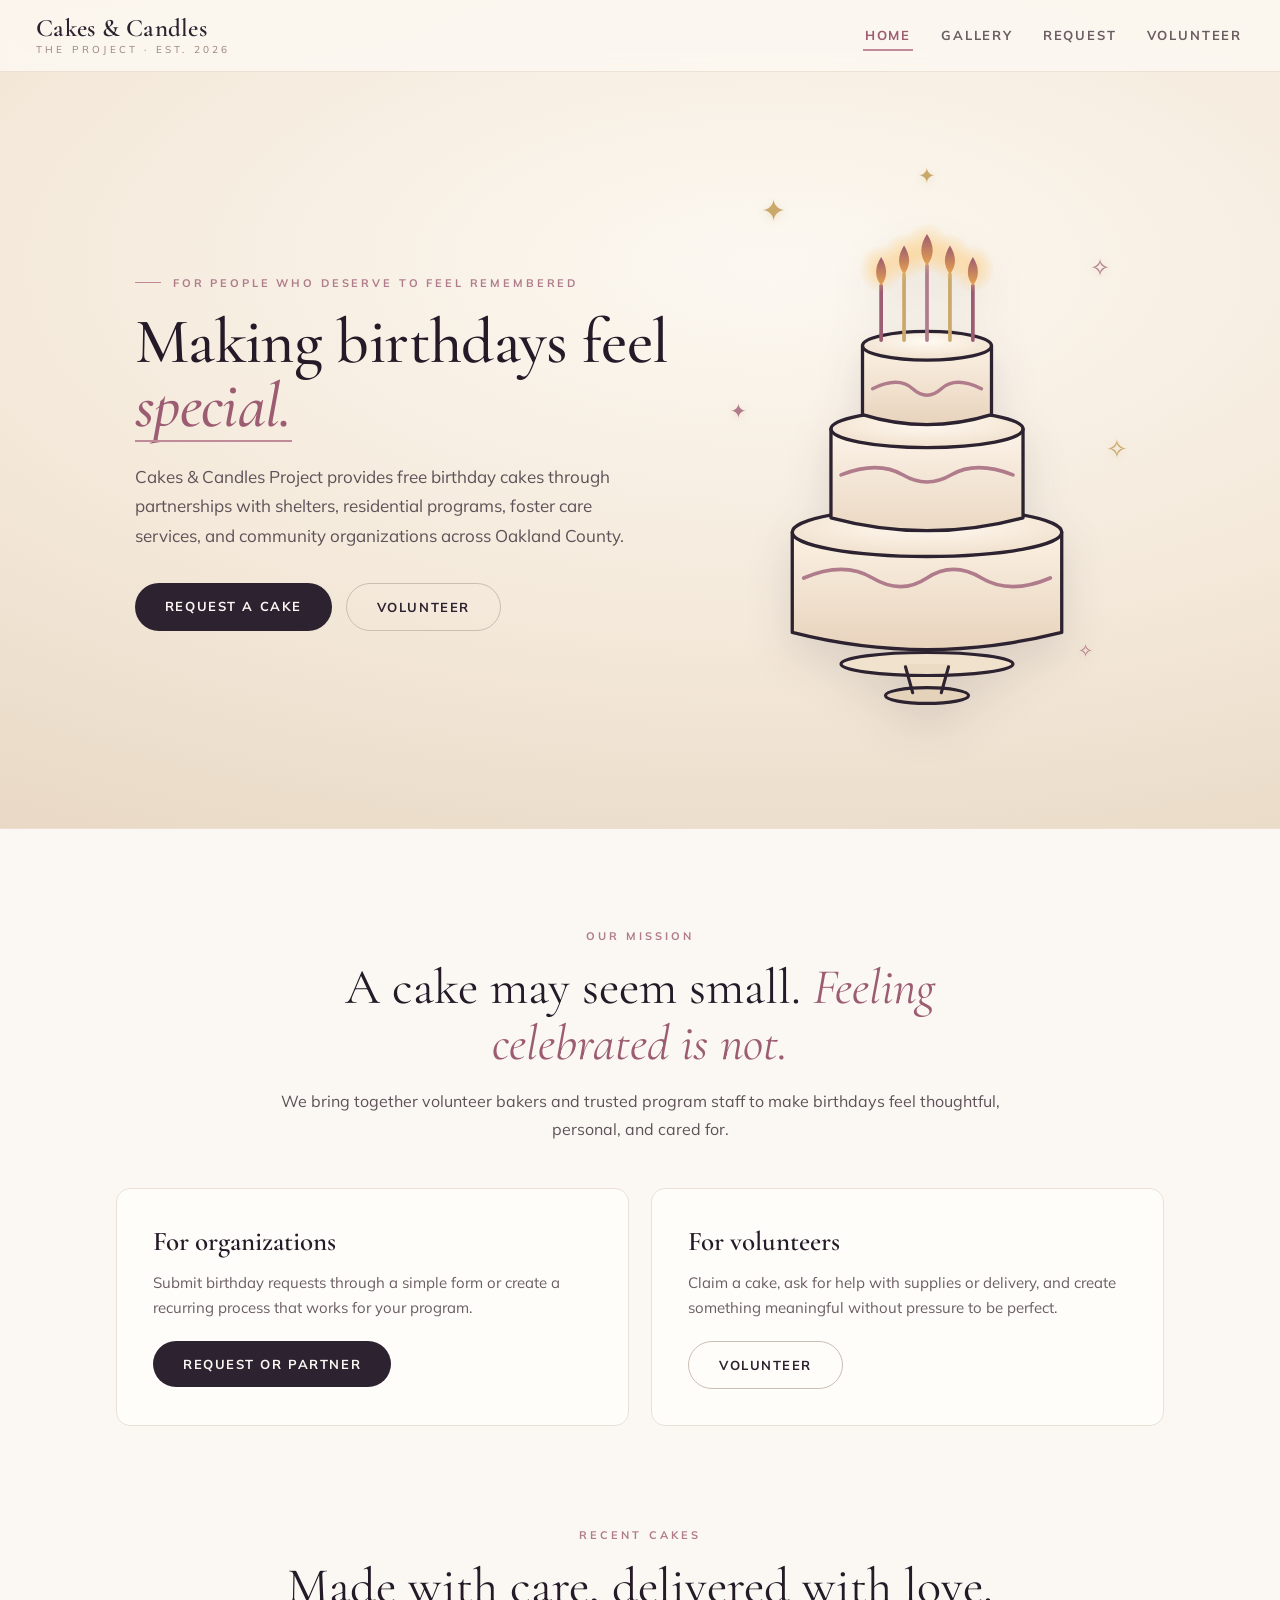
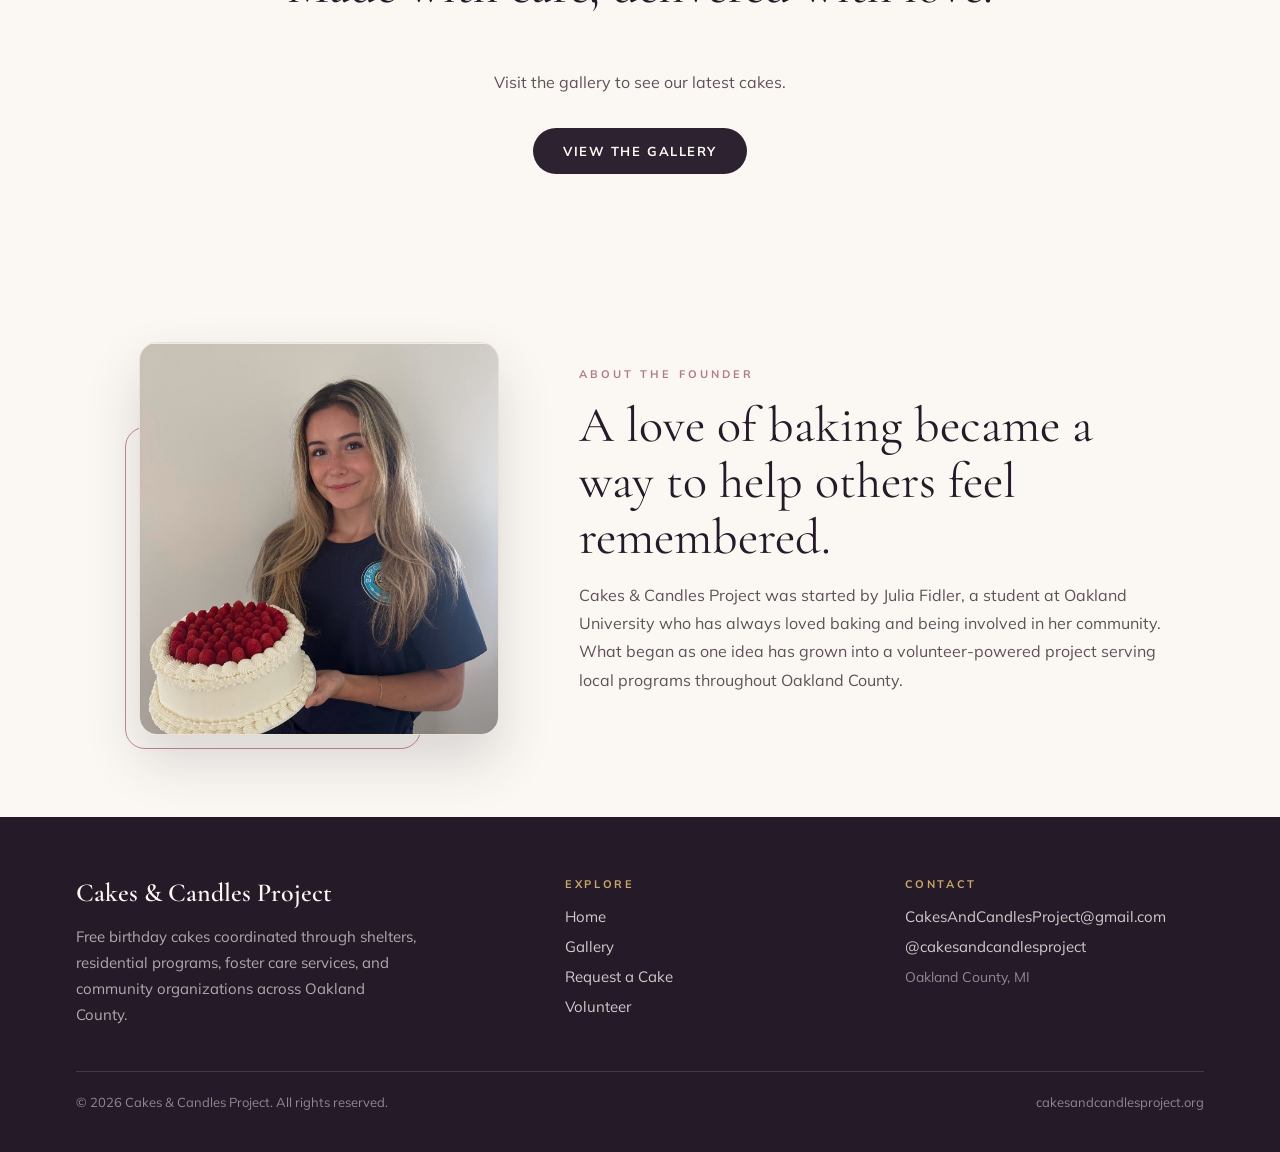
==== commit 8d6bb505: "Add files via upload" ====
--- a/index.html
+++ b/index.html
@@ -19,7 +19,16 @@
 </div>
 </nav></header>
 <main>
-<section id="hero"><div class="herogrid"><div><div class="eyebrow-row"><span class="rule"></span>For people who deserve to feel remembered</div><h1>Making birthdays feel<br><span class="rem">special.</span></h1><p class="lede">Cakes &amp; Candles Project provides free birthday cakes through partnerships with shelters, residential programs, foster care services, and community organizations across Oakland County.</p><div class="herobtns"><a href="request.html" class="btn btn-dark">Request a Cake</a><a href="volunteer.html" class="btn btn-ghost">Volunteer</a></div></div><div class="herocake"><div style="filter:drop-shadow(0 18px 22px rgba(44,34,48,.12));"><svg width="430" viewBox="0 0 300 420" fill="none" role="img" aria-label="An illustrated three-tier birthday cake with lit candles">
+<section id="hero"><div class="herogrid"><div><div class="eyebrow-row"><span class="rule"></span>For people who deserve to feel remembered</div><h1>Making birthdays feel<br><span class="rem">special.</span></h1><p class="lede">Cakes &amp; Candles Project provides free birthday cakes through partnerships with shelters, residential programs, foster care services, and community organizations across Oakland County.</p><div class="herobtns"><a href="request.html" class="btn btn-dark">Request a Cake</a><a href="volunteer.html" class="btn btn-ghost">Volunteer</a></div></div><div class="herocake">
+<div class="cake-sparkles" aria-hidden="true">
+  <span class="sparkle s1">✦</span>
+  <span class="sparkle s2">✧</span>
+  <span class="sparkle s3">✦</span>
+  <span class="sparkle s4">✧</span>
+  <span class="sparkle s5">✦</span>
+  <span class="sparkle s6">✧</span>
+</div>
+<div style="filter:drop-shadow(0 18px 22px rgba(44,34,48,.12));"><svg width="430" viewBox="0 0 300 420" fill="none" role="img" aria-label="An illustrated three-tier birthday cake with lit candles">
 <defs>
 <radialGradient id="lafg" cx="50%" cy="50%" r="50%"><stop offset="0%" stop-color="#FFCE80" stop-opacity=".85"/><stop offset="70%" stop-color="#FFCE80" stop-opacity="0"/></radialGradient>
 <linearGradient id="tierA" x1="0" y1="0" x2="0" y2="1"><stop offset="0" stop-color="#FBF1E4"/><stop offset="1" stop-color="#E8D3BC"/></linearGradient>
@@ -38,8 +47,8 @@
 </svg></div></div></div></section>
 <div class="below">
 <section class="section"><div class="section-head"><div class="eyebrow">Our Mission</div><h2>A cake may seem small. <em>Feeling celebrated is not.</em></h2><p>We bring together volunteer bakers and trusted program staff to make birthdays feel thoughtful, personal, and cared for.</p></div><div class="cards"><div class="card"><h3>For organizations</h3><p>Submit birthday requests through a simple form or create a recurring process that works for your program.</p><a href="request.html" class="btn btn-dark">Request or Partner</a></div><div class="card"><h3>For volunteers</h3><p>Claim a cake, ask for help with supplies or delivery, and create something meaningful without pressure to be perfect.</p><a href="volunteer.html" class="btn btn-ghost">Volunteer</a></div></div></section>
-<section class="section" style="padding-top:20px;"><div class="section-head"><div class="eyebrow">Recent Cakes</div><h2>Made with care, delivered with love.</h2></div><div class="preview-grid"><img src="images/gallery/cake-01.jpg" alt="Birthday cake"><img src="images/gallery/cake-02.jpg" alt="Birthday cake"><img src="images/gallery/cake-03.jpg" alt="Birthday cake"><img src="images/gallery/cake-04.jpg" alt="Birthday cake"></div><div style="text-align:center;margin-top:28px;"><a href="gallery.html" class="btn btn-dark">View the Gallery</a></div></section>
-<section class="section"><div class="foundergrid"><div style="position:relative;max-width:360px;width:100%;margin:0 auto;"><span aria-hidden="true" style="position:absolute;left:-14px;bottom:-14px;width:82%;height:82%;border:1.5px solid var(--rose);border-radius:20px;"></span><img src="images/julia.jpg?v=2" alt="Julia Fidler, founder"></div><div><div class="eyebrow">About the Founder</div><h2>A love of baking became a way to help others feel remembered.</h2><p>Cakes &amp; Candles Project was started by Julia Fidler, a student at Oakland University who has always loved baking and being involved in her community. What began as one idea has grown into a volunteer-powered project serving local programs throughout Oakland County.</p></div></div></section>
+<section class="section" style="padding-top:20px;"><div class="section-head"><div class="eyebrow">Recent Cakes</div><h2>Made with care, delivered with love.</h2></div><div class="preview-grid" id="home-gallery-preview"></div><div style="text-align:center;margin-top:28px;"><a href="gallery.html" class="btn btn-dark">View the Gallery</a></div></section>
+<section class="section"><div class="foundergrid"><div class="founder-photo-wrap"><span aria-hidden="true" class="founder-frame"></span><img src="images/julia.jpg?v=2" alt="Julia Fidler, founder"></div><div><div class="eyebrow">About the Founder</div><h2>A love of baking became a way to help others feel remembered.</h2><p>Cakes &amp; Candles Project was started by Julia Fidler, a student at Oakland University who has always loved baking and being involved in her community. What began as one idea has grown into a volunteer-powered project serving local programs throughout Oakland County.</p></div></div></section>
 </div></main>
 
 <footer style="background:var(--ink2);color:#FBF8F3;">
@@ -74,4 +83,43 @@
   </div>
 </footer>
 
+
+<script>
+(function () {
+  var API = 'https://api.github.com/repos/juliafidler/birthday-bakes-project-site/contents/images/gallery';
+  var EXT = /\.(jpe?g|png|gif|webp|avif)$/i;
+  var preview = document.getElementById('home-gallery-preview');
+  if (!preview) return;
+
+  fetch(API)
+    .then(function (response) {
+      if (!response.ok) throw new Error(response.status);
+      return response.json();
+    })
+    .then(function (files) {
+      var images = files
+        .filter(function (file) {
+          return file.type === 'file' && EXT.test(file.name);
+        })
+        .sort(function (a, b) {
+          return b.name.localeCompare(a.name, undefined, { numeric: true });
+        })
+        .slice(0, 4);
+
+      images.forEach(function (file) {
+        var img = document.createElement('img');
+        img.src = 'images/gallery/' + encodeURIComponent(file.name);
+        img.alt = file.name
+          .replace(EXT, '')
+          .replace(/[-_]+/g, ' ')
+          .trim() || 'Birthday cake';
+        img.loading = 'lazy';
+        preview.appendChild(img);
+      });
+    })
+    .catch(function () {
+      preview.innerHTML = '<p class="gallery-preview-note">Visit the gallery to see our latest cakes.</p>';
+    });
+})();
+</script>
 </body></html>
--- a/styles.css
+++ b/styles.css
@@ -118,3 +118,64 @@
   .flame,.glow { animation:none!important; }
   html { scroll-behavior:auto; }
 }
+
+
+/* Homepage cake sparkles */
+.herocake {
+  position: relative;
+}
+.cake-sparkles {
+  position: absolute;
+  inset: 0;
+  pointer-events: none;
+  z-index: 3;
+}
+.sparkle {
+  position: absolute;
+  font-family: Georgia, serif;
+  color: var(--gold2);
+  line-height: 1;
+  text-shadow: 0 2px 10px rgba(201,168,106,.28);
+  animation: twinkle 2.2s ease-in-out infinite;
+}
+.sparkle.s1 { top: 8%; left: 12%; font-size: 30px; }
+.sparkle.s2 { top: 18%; right: 8%; font-size: 24px; animation-delay: -.6s; color: var(--mauve2); }
+.sparkle.s3 { top: 42%; left: 5%; font-size: 20px; animation-delay: -1.1s; color: var(--mauve2); }
+.sparkle.s4 { top: 48%; right: 4%; font-size: 26px; animation-delay: -.3s; }
+.sparkle.s5 { top: 3%; left: 48%; font-size: 21px; animation-delay: -.9s; }
+.sparkle.s6 { bottom: 15%; right: 12%; font-size: 18px; animation-delay: -1.4s; color: var(--mauve2); }
+
+@keyframes twinkle {
+  0%, 100% { opacity: .45; transform: scale(.9) rotate(0deg); }
+  50% { opacity: 1; transform: scale(1.16) rotate(8deg); }
+}
+
+/* Founder photo decoration remains behind the portrait */
+.founder-photo-wrap {
+  position: relative;
+  max-width: 360px;
+  width: 100%;
+  margin: 0 auto;
+  isolation: isolate;
+}
+.founder-frame {
+  position: absolute;
+  left: -14px;
+  bottom: -14px;
+  width: 82%;
+  height: 82%;
+  border: 1.5px solid var(--rose);
+  border-radius: 20px;
+  z-index: -1;
+}
+.founder-photo-wrap img {
+  position: relative;
+  z-index: 1;
+}
+
+/* Message shown only if the homepage gallery cannot load */
+.gallery-preview-note {
+  grid-column: 1 / -1;
+  text-align: center;
+  color: var(--muted);
+}
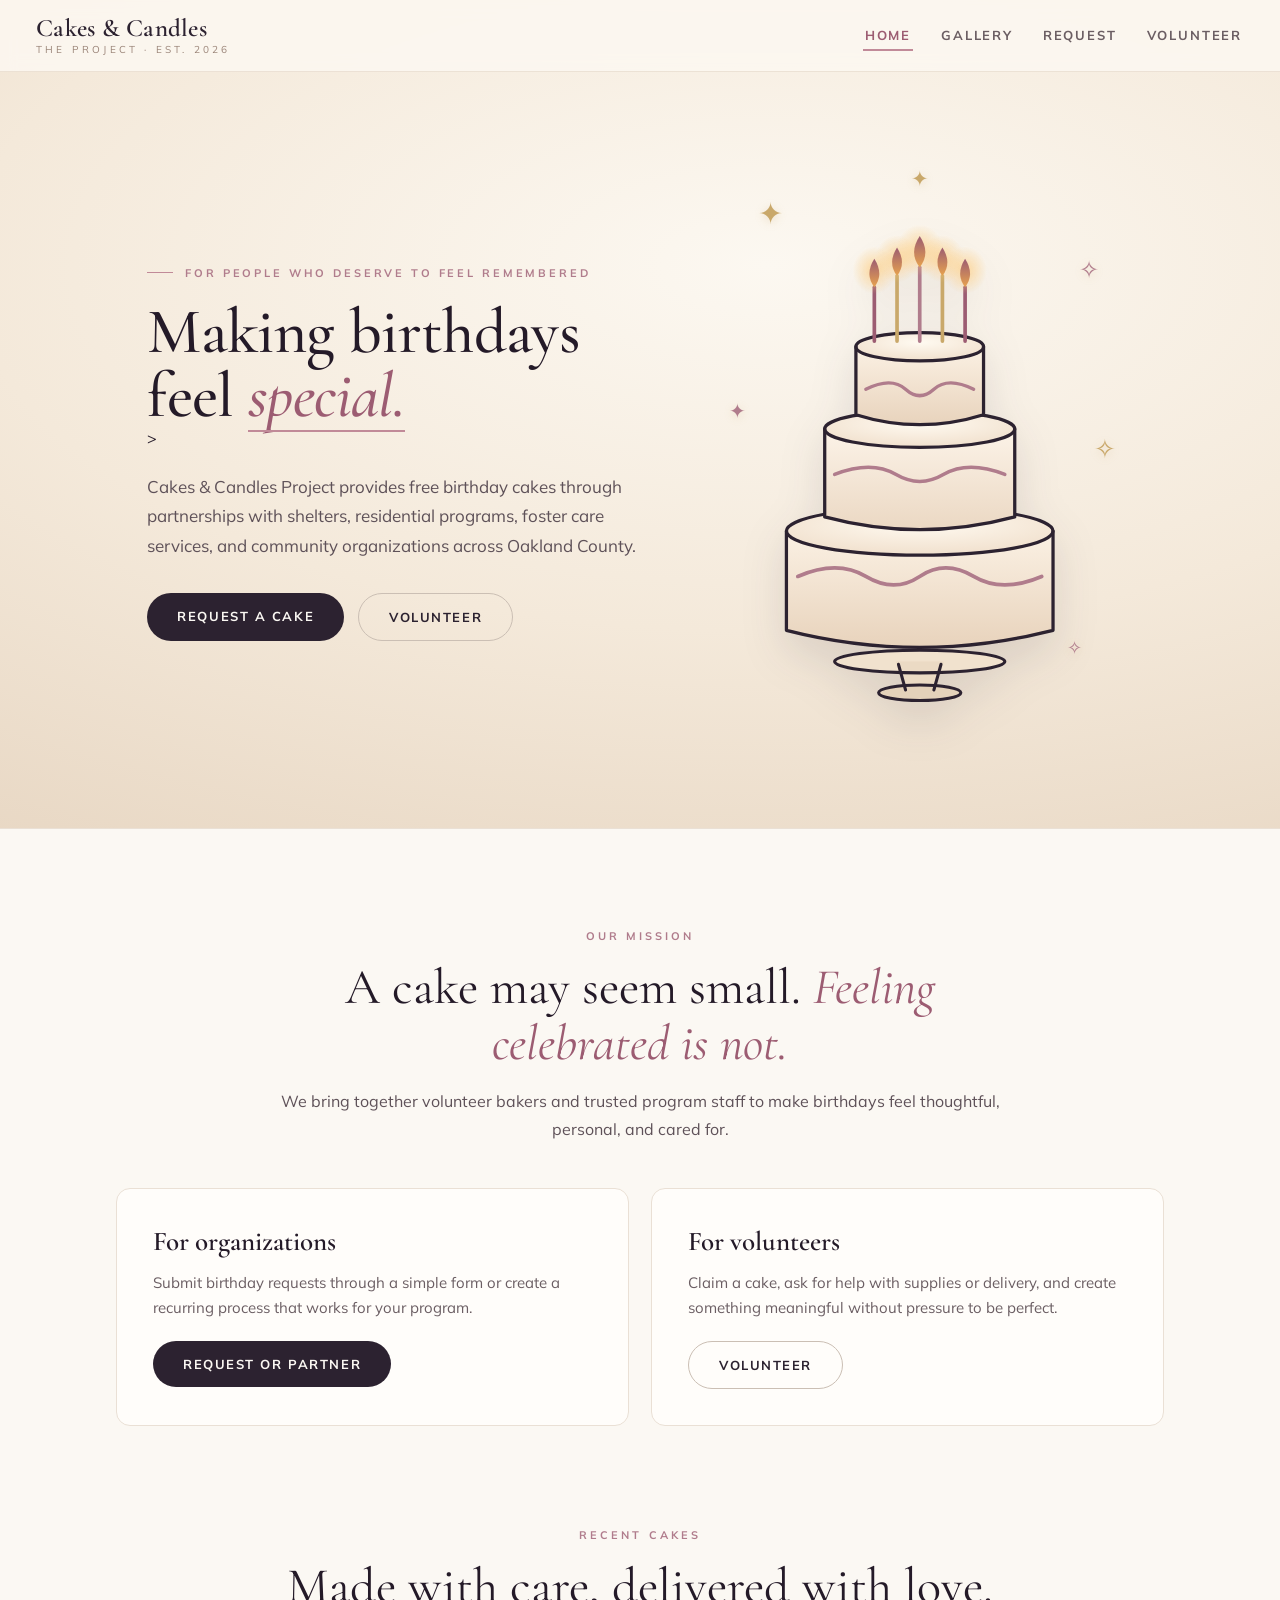
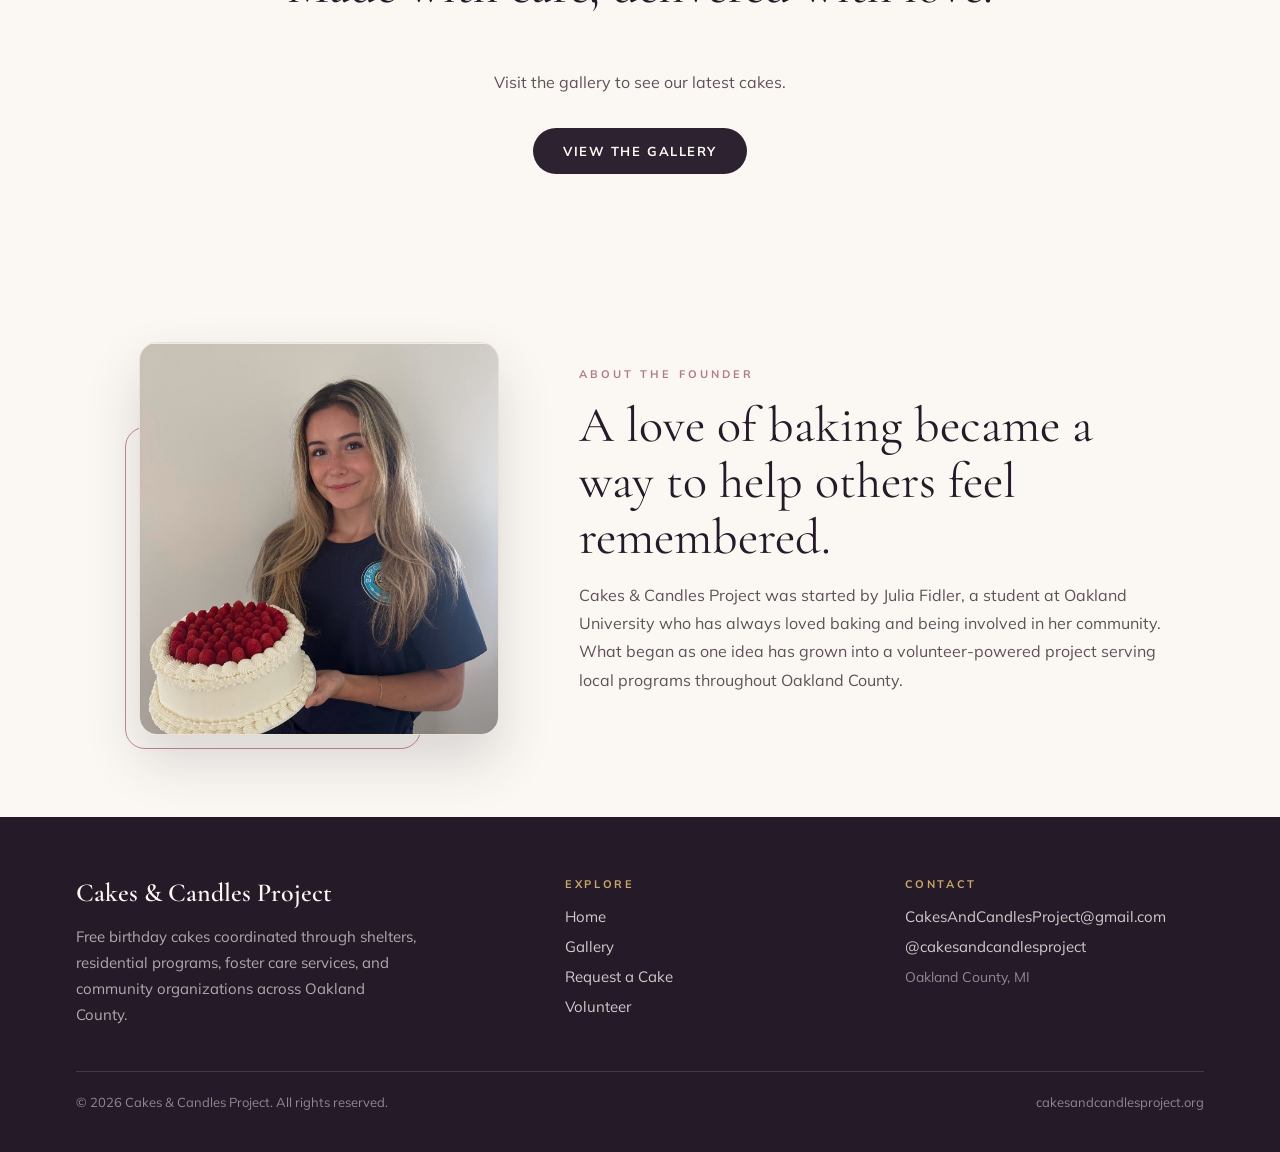
==== commit b38d4415: "Update index.html" ====
--- a/index.html
+++ b/index.html
@@ -19,7 +19,10 @@
 </div>
 </nav></header>
 <main>
-<section id="hero"><div class="herogrid"><div><div class="eyebrow-row"><span class="rule"></span>For people who deserve to feel remembered</div><h1>Making birthdays feel<br><span class="rem">special.</span></h1><p class="lede">Cakes &amp; Candles Project provides free birthday cakes through partnerships with shelters, residential programs, foster care services, and community organizations across Oakland County.</p><div class="herobtns"><a href="request.html" class="btn btn-dark">Request a Cake</a><a href="volunteer.html" class="btn btn-ghost">Volunteer</a></div></div><div class="herocake">
+<section id="hero"><div class="herogrid"><div><div class="eyebrow-row"><span class="rule"></span>For people who deserve to feel remembered</div><h1>
+  Making birthdays<br>
+  <span class="keep-together">feel <span class="rem">special.</span></span>
+</h1>><p class="lede">Cakes &amp; Candles Project provides free birthday cakes through partnerships with shelters, residential programs, foster care services, and community organizations across Oakland County.</p><div class="herobtns"><a href="request.html" class="btn btn-dark">Request a Cake</a><a href="volunteer.html" class="btn btn-ghost">Volunteer</a></div></div><div class="herocake">
 <div class="cake-sparkles" aria-hidden="true">
   <span class="sparkle s1">✦</span>
   <span class="sparkle s2">✧</span>
@@ -122,4 +125,4 @@
     });
 })();
 </script>
-</body></html>+</body></html>
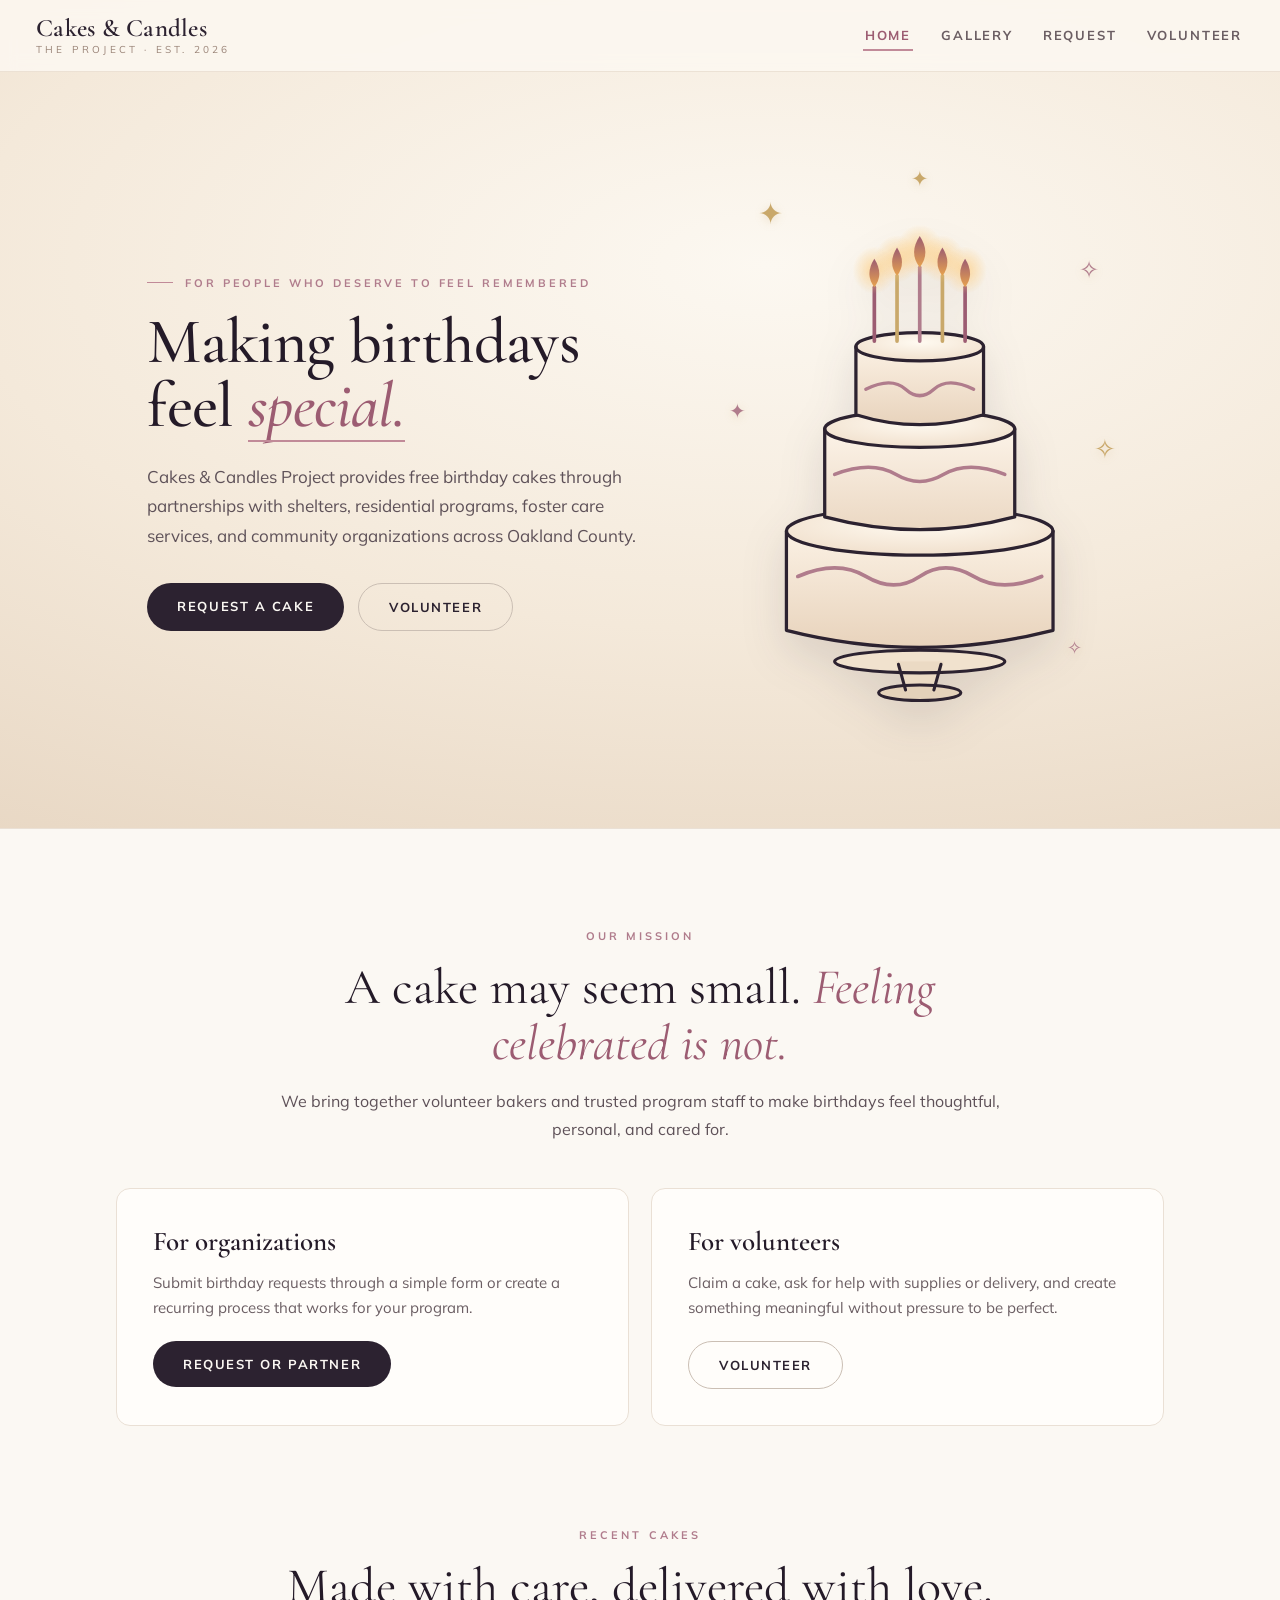
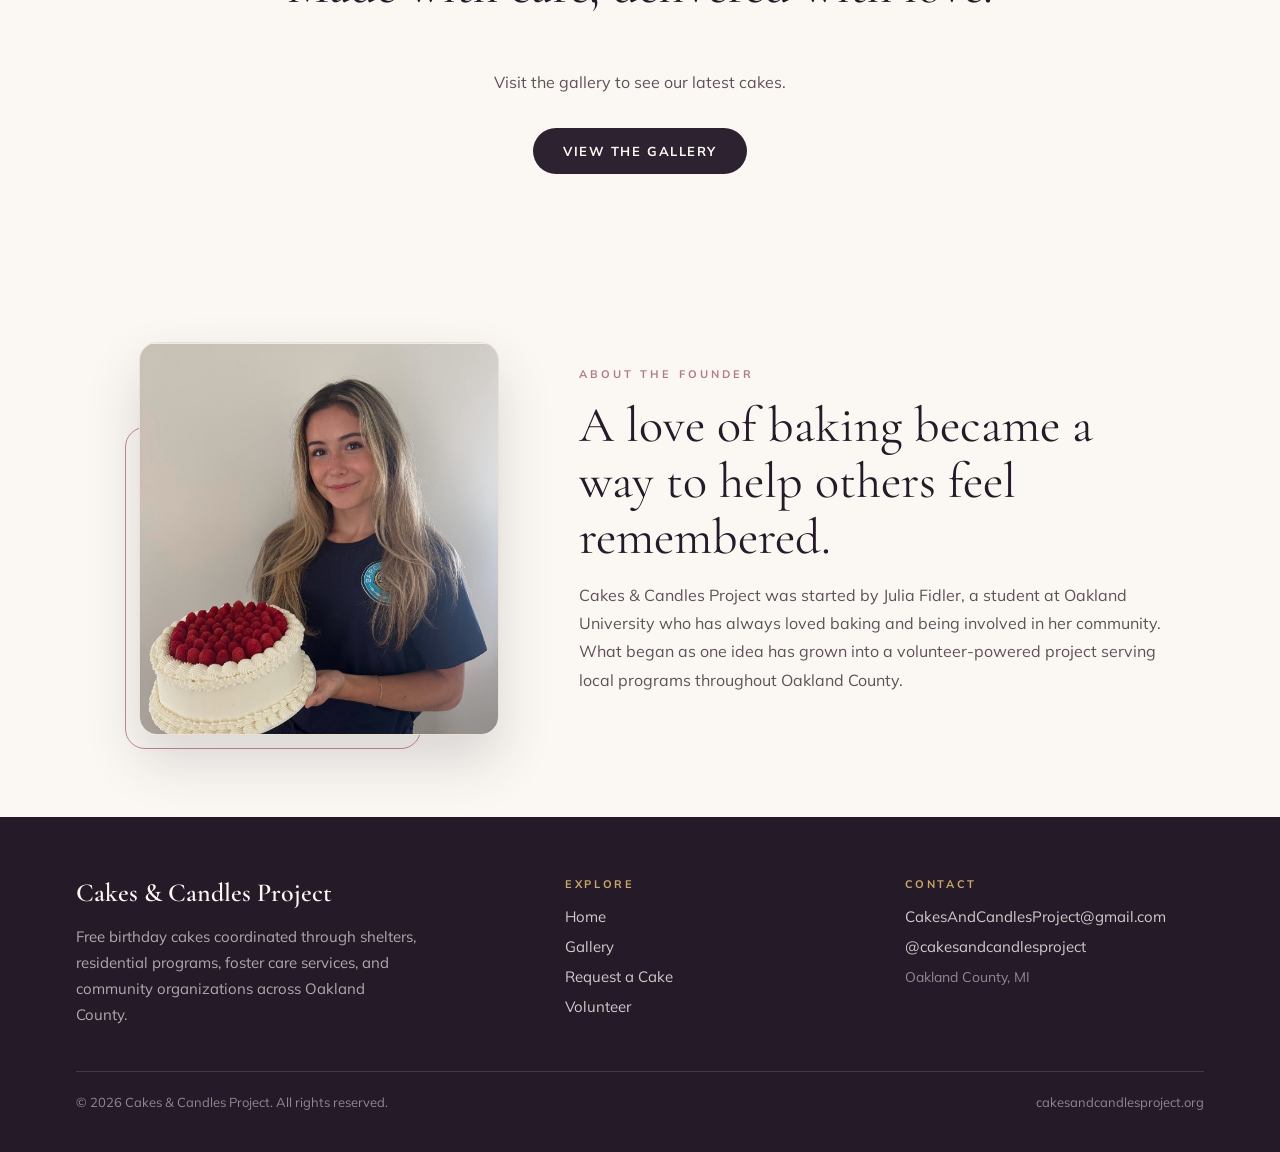
==== commit 5004d76c: "Update index.html" ====
--- a/index.html
+++ b/index.html
@@ -22,7 +22,7 @@
 <section id="hero"><div class="herogrid"><div><div class="eyebrow-row"><span class="rule"></span>For people who deserve to feel remembered</div><h1>
   Making birthdays<br>
   <span class="keep-together">feel <span class="rem">special.</span></span>
-</h1>><p class="lede">Cakes &amp; Candles Project provides free birthday cakes through partnerships with shelters, residential programs, foster care services, and community organizations across Oakland County.</p><div class="herobtns"><a href="request.html" class="btn btn-dark">Request a Cake</a><a href="volunteer.html" class="btn btn-ghost">Volunteer</a></div></div><div class="herocake">
+</h1><p class="lede">Cakes &amp; Candles Project provides free birthday cakes through partnerships with shelters, residential programs, foster care services, and community organizations across Oakland County.</p><div class="herobtns"><a href="request.html" class="btn btn-dark">Request a Cake</a><a href="volunteer.html" class="btn btn-ghost">Volunteer</a></div></div><div class="herocake">
 <div class="cake-sparkles" aria-hidden="true">
   <span class="sparkle s1">✦</span>
   <span class="sparkle s2">✧</span>
